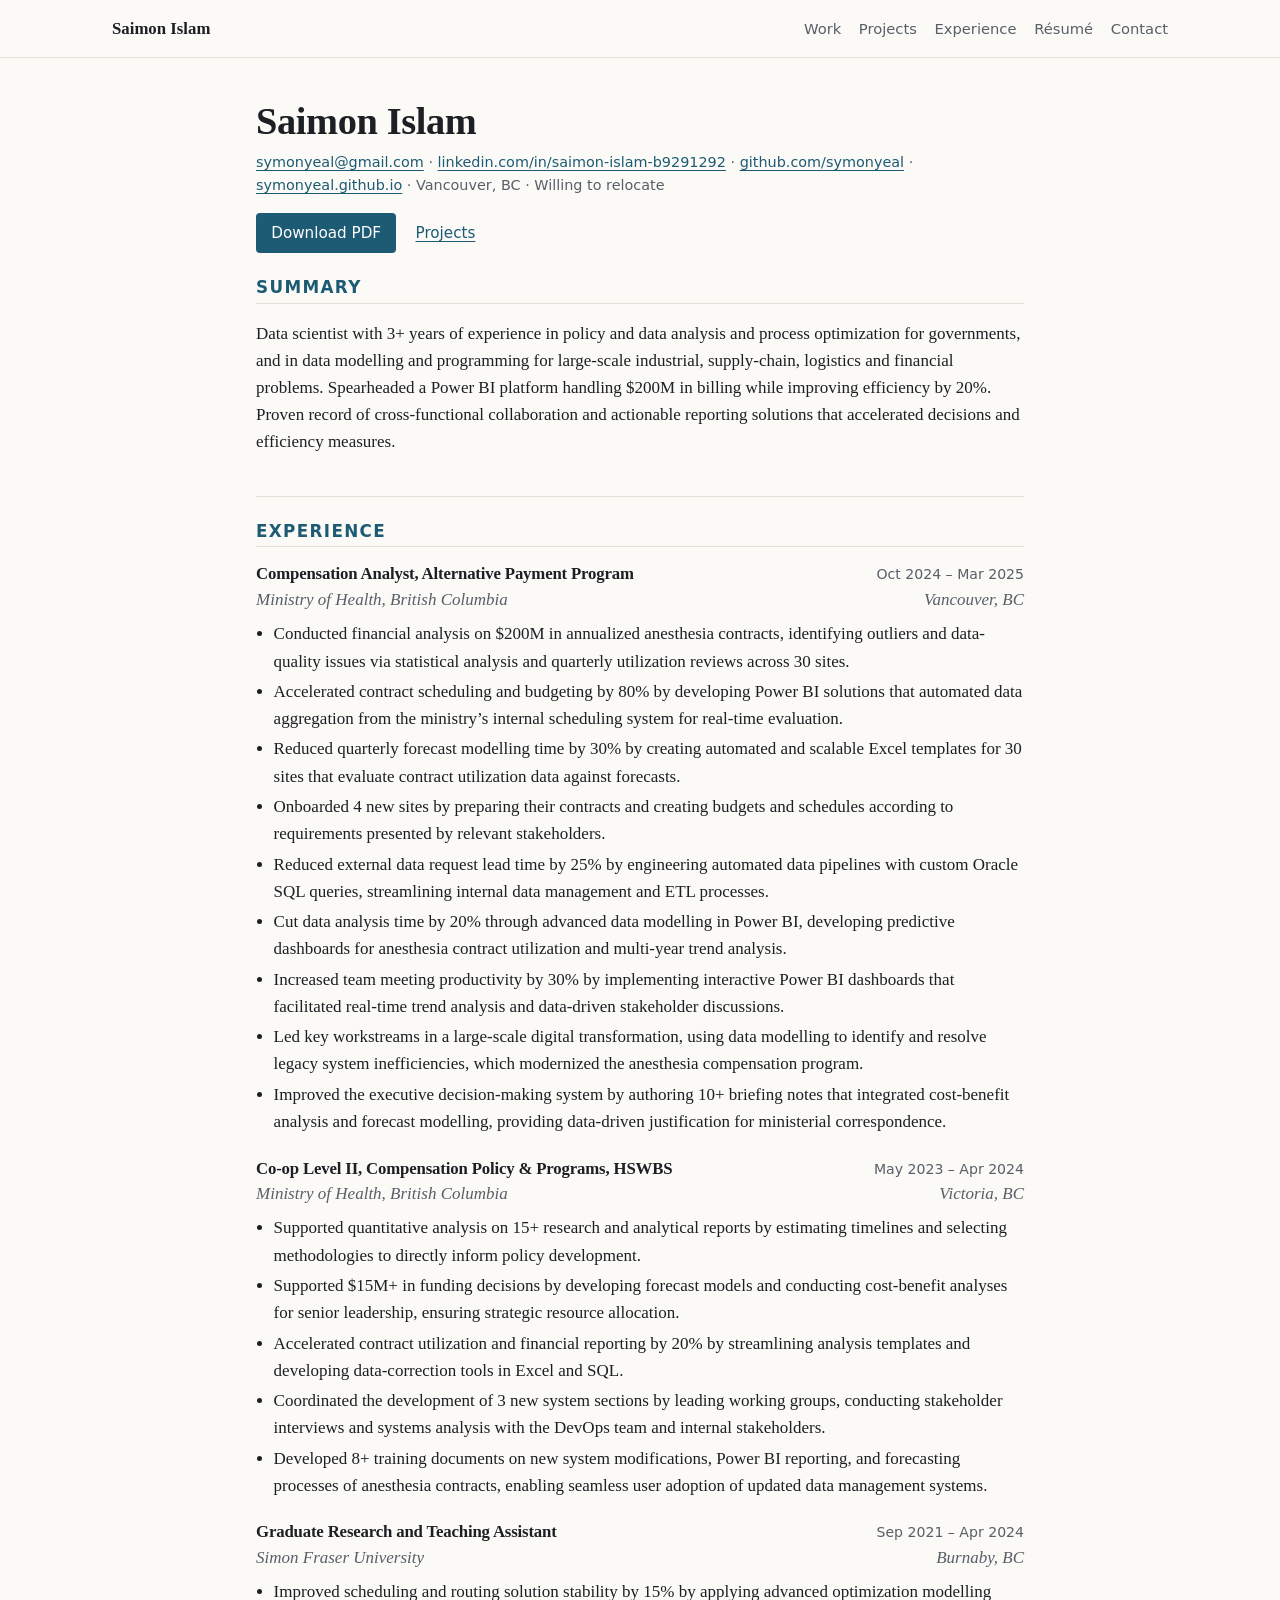
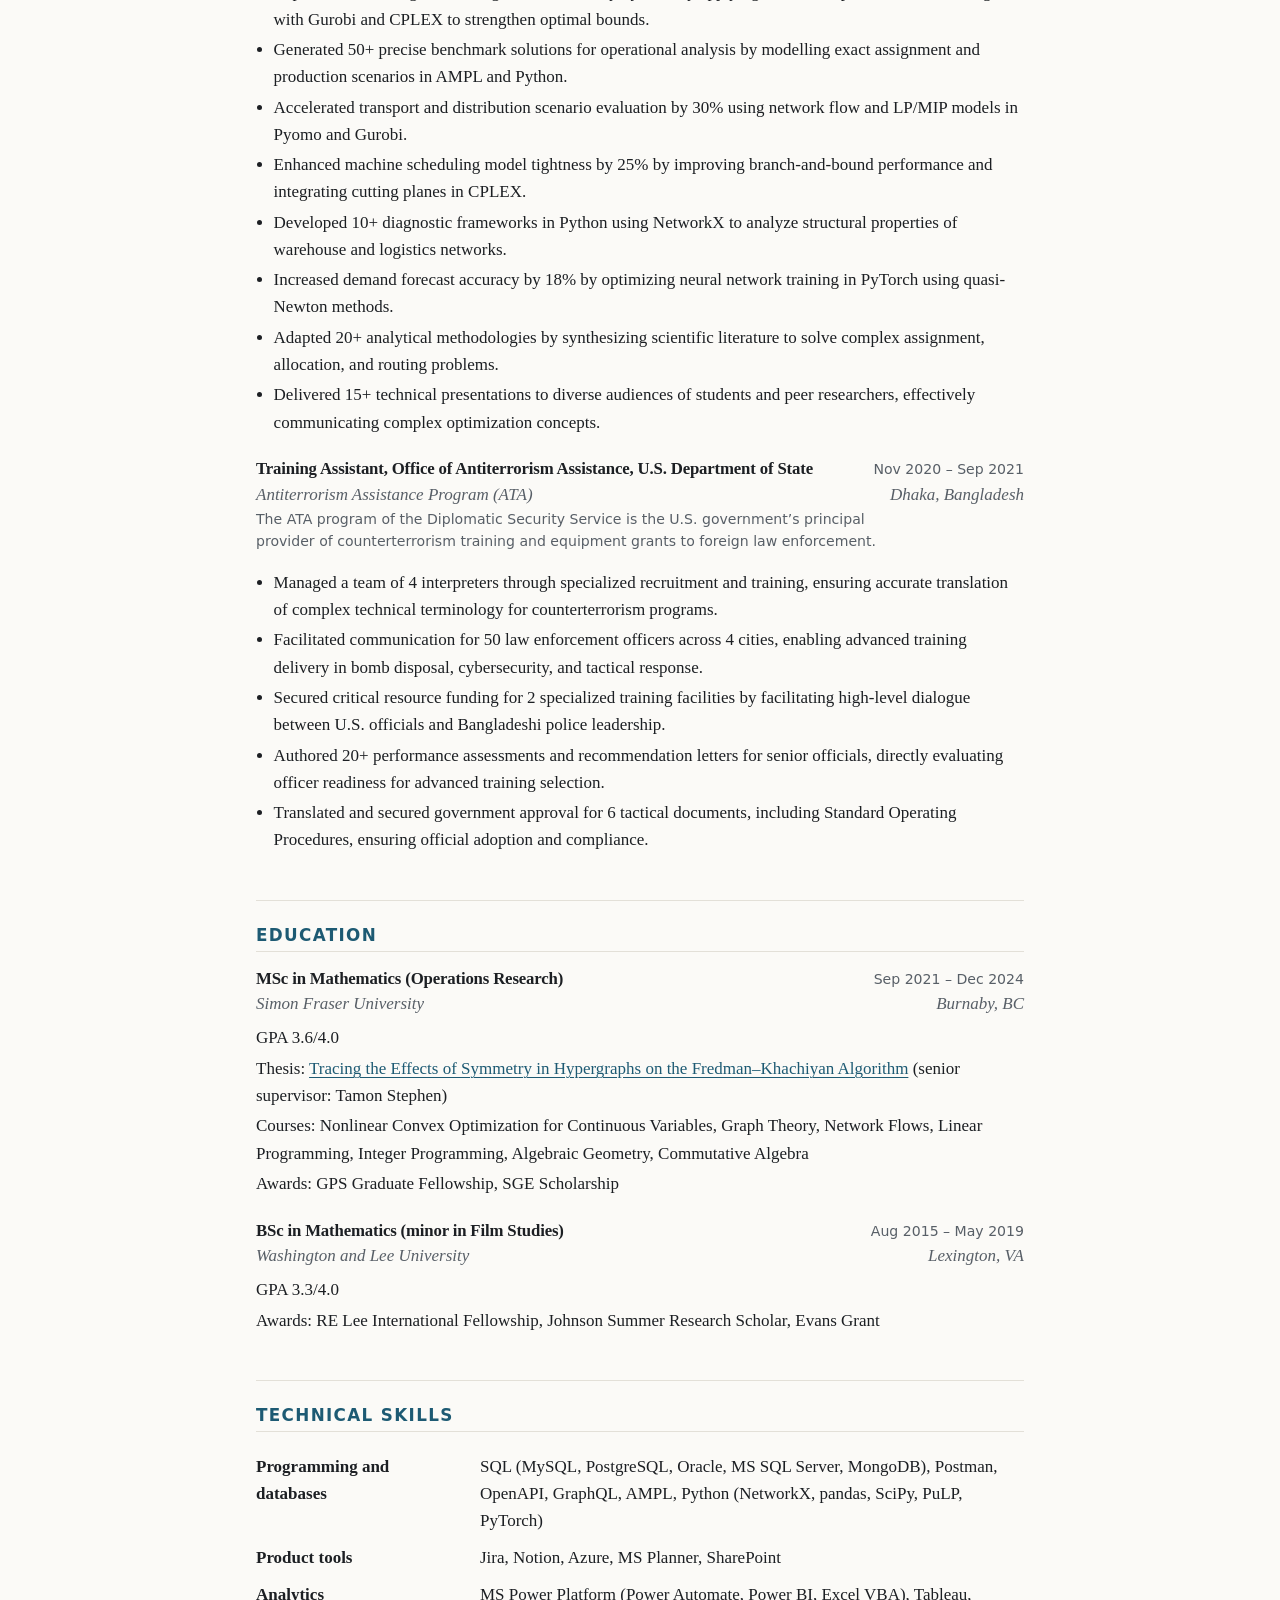
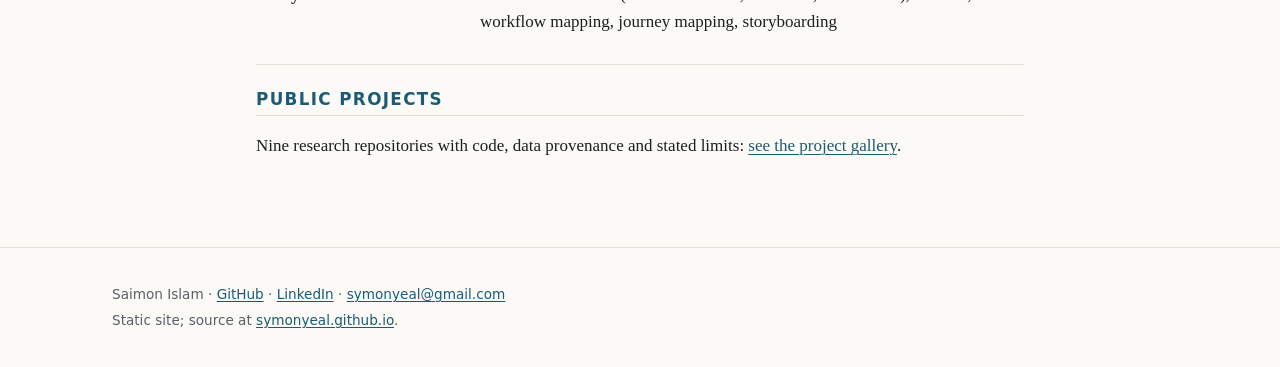
==== site/resume.html @ 7795b906 "Personal site: introduction, selected work, project gallery, résumé and PDF Static pages generated b" ====
<!doctype html>
<html lang="en">
<head>
<meta charset="utf-8">
<meta name="viewport" content="width=device-width, initial-scale=1">
<title>Résumé · Saimon Islam</title>
<meta name="description" content="Résumé of Saimon Islam: experience, education and skills.">
<link rel="canonical" href="https://symonyeal.github.io/resume.html">
<meta property="og:type" content="website">
<meta property="og:title" content="Résumé · Saimon Islam">
<meta property="og:description" content="Résumé of Saimon Islam: experience, education and skills.">
<meta property="og:url" content="https://symonyeal.github.io/resume.html">
<meta property="og:image" content="https://symonyeal.github.io/og.png">
<meta property="og:image:width" content="1200">
<meta property="og:image:height" content="627">
<meta name="twitter:card" content="summary_large_image">
<meta name="color-scheme" content="light dark">
<link rel="icon" href="favicon.svg" type="image/svg+xml">
<link rel="preload" href="assets/fonts/source-serif-4.woff2" as="font" type="font/woff2" crossorigin>
<link rel="stylesheet" href="assets/style.css">
</head>
<body>
<a class="skip" href="#main">Skip to content</a>
<header class="top"><div class="wrap">
<a class="brand" href="./">Saimon Islam</a>
<nav aria-label="Main"><ul>
<li><a href="./#work">Work</a></li><li><a href="./#projects">Projects</a></li><li><a href="./#experience">Experience</a></li><li><a href="resume.html">Résumé</a></li><li><a href="./#contact">Contact</a></li>
</ul></nav>
</div></header>
<main id="main" class="cv wrap">
<div class="cv-head">
<h1>Saimon Islam</h1>
<p class="contactline"><a href="mailto:symonyeal@gmail.com">symonyeal@gmail.com</a> · <a href="https://www.linkedin.com/in/saimon-islam-b9291292" rel="noopener">linkedin.com/in/saimon-islam-b9291292</a> · <a href="https://github.com/symonyeal" rel="noopener">github.com/symonyeal</a> · <a href="https://symonyeal.github.io/" rel="noopener">symonyeal.github.io</a> · Vancouver, BC · Willing to relocate</p>
<p class="links noprint"><a href="Saimon-Islam-Resume.pdf" class="btn">Download PDF</a><a href="./#work">Projects</a></p>
</div>
<section aria-labelledby="sum-h"><h2 id="sum-h">Summary</h2><p>Data scientist with 3+ years of experience in policy and data analysis and process optimization for governments, and in data modelling and programming for large-scale industrial, supply-chain, logistics and financial problems. Spearheaded a Power BI platform handling $200M in billing while improving efficiency by 20%. Proven record of cross-functional collaboration and actionable reporting solutions that accelerated decisions and efficiency measures.</p></section>
<section aria-labelledby="xp-h"><h2 id="xp-h">Experience</h2><article class="job"><div class="row"><h3>Compensation Analyst, Alternative Payment Program</h3><span class="when">Oct 2024 – Mar 2025</span></div>
<div class="row sub"><span>Ministry of Health, British Columbia</span><span>Vancouver, BC</span></div><ul><li>Conducted financial analysis on $200M in annualized anesthesia contracts, identifying outliers and data-quality issues via statistical analysis and quarterly utilization reviews across 30 sites.</li><li>Accelerated contract scheduling and budgeting by 80% by developing Power BI solutions that automated data aggregation from the ministry’s internal scheduling system for real-time evaluation.</li><li>Reduced quarterly forecast modelling time by 30% by creating automated and scalable Excel templates for 30 sites that evaluate contract utilization data against forecasts.</li><li>Onboarded 4 new sites by preparing their contracts and creating budgets and schedules according to requirements presented by relevant stakeholders.</li><li>Reduced external data request lead time by 25% by engineering automated data pipelines with custom Oracle SQL queries, streamlining internal data management and ETL processes.</li><li>Cut data analysis time by 20% through advanced data modelling in Power BI, developing predictive dashboards for anesthesia contract utilization and multi-year trend analysis.</li><li>Increased team meeting productivity by 30% by implementing interactive Power BI dashboards that facilitated real-time trend analysis and data-driven stakeholder discussions.</li><li>Led key workstreams in a large-scale digital transformation, using data modelling to identify and resolve legacy system inefficiencies, which modernized the anesthesia compensation program.</li><li>Improved the executive decision-making system by authoring 10+ briefing notes that integrated cost-benefit analysis and forecast modelling, providing data-driven justification for ministerial correspondence.</li></ul></article><article class="job"><div class="row"><h3>Co-op Level II, Compensation Policy &amp; Programs, HSWBS</h3><span class="when">May 2023 – Apr 2024</span></div>
<div class="row sub"><span>Ministry of Health, British Columbia</span><span>Victoria, BC</span></div><ul><li>Supported quantitative analysis on 15+ research and analytical reports by estimating timelines and selecting methodologies to directly inform policy development.</li><li>Supported $15M+ in funding decisions by developing forecast models and conducting cost-benefit analyses for senior leadership, ensuring strategic resource allocation.</li><li>Accelerated contract utilization and financial reporting by 20% by streamlining analysis templates and developing data-correction tools in Excel and SQL.</li><li>Coordinated the development of 3 new system sections by leading working groups, conducting stakeholder interviews and systems analysis with the DevOps team and internal stakeholders.</li><li>Developed 8+ training documents on new system modifications, Power BI reporting, and forecasting processes of anesthesia contracts, enabling seamless user adoption of updated data management systems.</li></ul></article><article class="job"><div class="row"><h3>Graduate Research and Teaching Assistant</h3><span class="when">Sep 2021 – Apr 2024</span></div>
<div class="row sub"><span>Simon Fraser University</span><span>Burnaby, BC</span></div><ul><li>Improved scheduling and routing solution stability by 15% by applying advanced optimization modelling with Gurobi and CPLEX to strengthen optimal bounds.</li><li>Generated 50+ precise benchmark solutions for operational analysis by modelling exact assignment and production scenarios in AMPL and Python.</li><li>Accelerated transport and distribution scenario evaluation by 30% using network flow and LP/MIP models in Pyomo and Gurobi.</li><li>Enhanced machine scheduling model tightness by 25% by improving branch-and-bound performance and integrating cutting planes in CPLEX.</li><li>Developed 10+ diagnostic frameworks in Python using NetworkX to analyze structural properties of warehouse and logistics networks.</li><li>Increased demand forecast accuracy by 18% by optimizing neural network training in PyTorch using quasi-Newton methods.</li><li>Adapted 20+ analytical methodologies by synthesizing scientific literature to solve complex assignment, allocation, and routing problems.</li><li>Delivered 15+ technical presentations to diverse audiences of students and peer researchers, effectively communicating complex optimization concepts.</li></ul></article><article class="job"><div class="row"><h3>Training Assistant, Office of Antiterrorism Assistance, U.S. Department of State</h3><span class="when">Nov 2020 – Sep 2021</span></div>
<div class="row sub"><span>Antiterrorism Assistance Program (ATA)</span><span>Dhaka, Bangladesh</span></div><p class="note">The ATA program of the Diplomatic Security Service is the U.S. government’s principal provider of counterterrorism training and equipment grants to foreign law enforcement.</p><ul><li>Managed a team of 4 interpreters through specialized recruitment and training, ensuring accurate translation of complex technical terminology for counterterrorism programs.</li><li>Facilitated communication for 50 law enforcement officers across 4 cities, enabling advanced training delivery in bomb disposal, cybersecurity, and tactical response.</li><li>Secured critical resource funding for 2 specialized training facilities by facilitating high-level dialogue between U.S. officials and Bangladeshi police leadership.</li><li>Authored 20+ performance assessments and recommendation letters for senior officials, directly evaluating officer readiness for advanced training selection.</li><li>Translated and secured government approval for 6 tactical documents, including Standard Operating Procedures, ensuring official adoption and compliance.</li></ul></article></section>
<section aria-labelledby="ed-h"><h2 id="ed-h">Education</h2><article class="job"><div class="row"><h3>MSc in Mathematics (Operations Research)</h3><span class="when">Sep 2021 – Dec 2024</span></div>
<div class="row sub"><span>Simon Fraser University</span><span>Burnaby, BC</span></div><ul class="plain"><li>GPA 3.6/4.0</li><li>Thesis: <a href="https://github.com/symonyeal/Hypergraph-Dualization/blob/main/Saimon%20Islam%20Manuscript%20MSc%20Thesis%20(1).pdf" rel="noopener">Tracing the Effects of Symmetry in Hypergraphs on the Fredman–Khachiyan Algorithm</a> (senior supervisor: Tamon Stephen)</li><li>Courses: Nonlinear Convex Optimization for Continuous Variables, Graph Theory, Network Flows, Linear Programming, Integer Programming, Algebraic Geometry, Commutative Algebra</li><li>Awards: GPS Graduate Fellowship, SGE Scholarship</li></ul></article><article class="job"><div class="row"><h3>BSc in Mathematics (minor in Film Studies)</h3><span class="when">Aug 2015 – May 2019</span></div>
<div class="row sub"><span>Washington and Lee University</span><span>Lexington, VA</span></div><ul class="plain"><li>GPA 3.3/4.0</li><li>Awards: RE Lee International Fellowship, Johnson Summer Research Scholar, Evans Grant</li></ul></article></section>
<section aria-labelledby="sk-h"><h2 id="sk-h">Technical skills</h2><dl class="skills"><div><dt>Programming and databases</dt><dd>SQL (MySQL, PostgreSQL, Oracle, MS SQL Server, MongoDB), Postman, OpenAPI, GraphQL, AMPL, Python (NetworkX, pandas, SciPy, PuLP, PyTorch)</dd></div><div><dt>Product tools</dt><dd>Jira, Notion, Azure, MS Planner, SharePoint</dd></div><div><dt>Analytics</dt><dd>MS Power Platform (Power Automate, Power BI, Excel VBA), Tableau, workflow mapping, journey mapping, storyboarding</dd></div></dl></section>
<section class="noprint" aria-labelledby="pj-h"><h2 id="pj-h">Public projects</h2>
<p>Nine research repositories with code, data provenance and stated limits: <a href="./#projects">see the project gallery</a>.</p></section>
</main>
<footer class="foot"><div class="wrap">
<p>Saimon Islam · <a href="https://github.com/symonyeal" rel="noopener">GitHub</a> · <a href="https://www.linkedin.com/in/saimon-islam-b9291292" rel="noopener">LinkedIn</a> · <a href="mailto:symonyeal@gmail.com">symonyeal@gmail.com</a></p>
<p>Static site; source at <a href="https://github.com/symonyeal/symonyeal.github.io" rel="noopener">symonyeal.github.io</a>.</p>
</div></footer>
</body>
</html>
---- site/assets/style.css ----
@font-face { font-family: "Source Serif 4"; font-style: normal; font-weight: 300 700; font-display: swap;
  src: url(fonts/source-serif-4.woff2) format("woff2"); }
@font-face { font-family: "Source Serif 4"; font-style: italic; font-weight: 300 700; font-display: swap;
  src: url(fonts/source-serif-4-italic.woff2) format("woff2"); }

:root {
  --bg: #fbfaf7; --panel: #ffffff; --ink: #1c1f23; --muted: #585f67; --rule: #e3e0d8;
  --accent: #1d5a73; --accent-ink: #ffffff; --tag: #eef2f3; --focus: #c2410c;
  --serif: "Source Serif 4", Georgia, "Times New Roman", serif;
  --sans: system-ui, -apple-system, "Segoe UI", Roboto, "Helvetica Neue", Arial, sans-serif;
  --measure: 40rem; --wide: 70rem;
}
@media (prefers-color-scheme: dark) {
  :root { --bg: #15181b; --panel: #1c2024; --ink: #e7e5e0; --muted: #a3a9ae; --rule: #2f353a;
    --accent: #7fb8cf; --accent-ink: #0d1a20; --tag: #232a2f; --focus: #fb923c; }
  .fig img { filter: brightness(.92); }
}

*, *::before, *::after { box-sizing: border-box; }
html { -webkit-text-size-adjust: 100%; scroll-padding-top: 4.5rem; }
@media (prefers-reduced-motion: no-preference) { html { scroll-behavior: smooth; } }
body { margin: 0; background: var(--bg); color: var(--ink); font: 400 1.0625rem/1.6 var(--serif);
  font-optical-sizing: auto; text-rendering: optimizeLegibility; }
img { max-width: 100%; height: auto; display: block; }
a { color: var(--accent); text-decoration-thickness: 1px; text-underline-offset: .18em; }
a:hover { text-decoration-thickness: 2px; }
:focus-visible { outline: 2px solid var(--focus); outline-offset: 2px; border-radius: 2px; }
h1, h2, h3 { font-weight: 600; line-height: 1.2; letter-spacing: -.01em; }
h2 { font-size: 1.6rem; margin: 0 0 1rem; }
h3 { font-size: 1.2rem; margin: 0 0 .4rem; }
p { margin: 0 0 1rem; }

.wrap { max-width: var(--wide); margin: 0 auto; padding-inline: 1rem; }
@media (min-width: 40rem) { .wrap { padding-inline: 2rem; } }
.skip { position: absolute; left: -999px; top: 0; background: var(--panel); padding: .5rem 1rem; z-index: 10; }
.skip:focus { left: 1rem; }

/* header */
.top { position: sticky; top: 0; z-index: 5; background: color-mix(in srgb, var(--bg) 92%, transparent);
  backdrop-filter: blur(6px); border-bottom: 1px solid var(--rule); font-family: var(--sans); }
.top .wrap { display: flex; flex-wrap: wrap; align-items: baseline; justify-content: space-between; gap: .25rem 1.5rem; padding-block: .7rem; }
.brand { font: 600 1.05rem var(--serif); color: var(--ink); text-decoration: none; }
.top ul { display: flex; gap: .15rem 1.1rem; list-style: none; margin: 0; padding: 0; flex-wrap: wrap; font-size: .92rem; }
.top nav a { color: var(--muted); text-decoration: none; padding: .35rem 0; display: inline-block; }
.top nav a:hover { color: var(--ink); }

section { padding-block: 3rem; }
section + section { border-top: 1px solid var(--rule); }
.note, .meta, .count { color: var(--muted); font-family: var(--sans); font-size: .88rem; }
.note { max-width: var(--measure); }

/* hero */
.hero { padding-block: 3.5rem 3rem; }
.hero h1 { font-size: clamp(2.3rem, 6vw, 3.4rem); margin: 0; }
.role { font-family: var(--sans); color: var(--muted); margin: .4rem 0 1.6rem; }
.lead { font-size: clamp(1.25rem, 2.6vw, 1.55rem); line-height: 1.4; max-width: 34rem; margin-bottom: 1.4rem; }
.intro { max-width: var(--measure); }
.facts { display: grid; gap: 1rem; margin: 1.8rem 0; padding: 0; max-width: 52rem; }
@media (min-width: 40rem) { .facts { grid-template-columns: repeat(3, 1fr); } }
.facts div { border-left: 2px solid var(--accent); padding-left: .8rem; }
.facts dt { font-weight: 600; line-height: 1.3; }
.facts dd { margin: .15rem 0 0; color: var(--muted); font-family: var(--sans); font-size: .9rem; }

.links { display: flex; flex-wrap: wrap; gap: .6rem 1.2rem; align-items: center; font-family: var(--sans); font-size: .95rem; margin: 1rem 0 0; }
.btn { display: inline-block; background: var(--accent); color: var(--accent-ink); text-decoration: none; padding: .5rem .95rem; border-radius: 4px; font-weight: 500; }
.btn:hover { filter: brightness(1.08); }

/* areas */
.cols { display: grid; gap: 1.5rem 2.5rem; }
@media (min-width: 48rem) { .cols { grid-template-columns: repeat(3, 1fr); } }
.cols p { color: var(--muted); margin: 0; }

/* figures */
.fig { margin: 0; }
.fig img, .fig .eq { border: 1px solid var(--rule); border-radius: 4px; background: #fff; aspect-ratio: 3 / 2; width: 100%; object-fit: cover; }
.fig figcaption { font-family: var(--sans); font-size: .8rem; color: var(--muted); margin-top: .45rem; }
.fig .eq { display: grid; place-items: center; padding: 1.25rem; background: var(--panel); font: italic 1.05rem/1.7 var(--serif);
  text-align: center; overflow-wrap: anywhere; }

/* selected work */
.feature { display: grid; gap: 1.25rem 2.5rem; padding-block: 2.25rem; }
.feature + .feature { border-top: 1px dashed var(--rule); }
@media (min-width: 60rem) { .feature { grid-template-columns: 34rem 1fr; align-items: start; }
  .feature .fig { position: sticky; top: 5rem; } }
.feature .meta { margin: 0 0 .25rem; }
.headline { font-size: 1.15rem; line-height: 1.45; font-weight: 500; }
.wu { margin: 0; }
.wu dt { font-family: var(--sans); font-size: .75rem; font-weight: 600; letter-spacing: .06em; text-transform: uppercase; color: var(--muted); margin-top: .9rem; }
.wu dd { margin: .2rem 0 0; }
.wu ul { margin: 0; padding-left: 1.1rem; }
.wu li + li { margin-top: .3rem; }
.method { margin-top: .9rem; }
.method p { margin: .3rem 0 0; }

/* gallery */
.filter { display: flex; flex-wrap: wrap; gap: .5rem; margin-bottom: .75rem; font-family: var(--sans); }
.filter[hidden] { display: none; }
.filter button { font: inherit; font-size: .88rem; color: var(--ink); background: transparent; border: 1px solid var(--rule); border-radius: 999px;
  padding: .4rem .9rem; cursor: pointer; min-height: 2.25rem; }
.filter button[aria-pressed="true"] { background: var(--ink); color: var(--bg); border-color: var(--ink); }
.grid { list-style: none; margin: 1rem 0 0; padding: 0; display: grid; gap: 2.5rem 2rem; }
@media (min-width: 40rem) { .grid { grid-template-columns: repeat(2, 1fr); } }
@media (min-width: 60rem) { .grid { grid-template-columns: repeat(3, 1fr); } }
.card { display: flex; flex-direction: column; }
.card .meta { margin: .9rem 0 .2rem; }
.card > p { font-size: .98rem; }
.card .links { margin-top: auto; padding-top: .5rem; }
.tags { list-style: none; padding: 0; margin: 0 0 .8rem; display: flex; flex-wrap: wrap; gap: .35rem; font-family: var(--sans); font-size: .75rem; }
.tags li { background: var(--tag); color: var(--muted); padding: .15rem .5rem; border-radius: 3px; }
details { font-size: .95rem; margin-bottom: .5rem; }
summary { cursor: pointer; font-family: var(--sans); font-size: .88rem; color: var(--accent); padding: .3rem 0; }
.card [hidden], .card[hidden] { display: none; }

/* experience */
.timeline { list-style: none; padding: 0; margin: 0 0 1.5rem; }
.timeline li { display: grid; gap: .1rem 1.5rem; padding: .55rem 0; border-bottom: 1px solid var(--rule); }
@media (min-width: 40rem) { .timeline li { grid-template-columns: 11rem 1fr; } }
.when { font-family: var(--sans); font-size: .88rem; color: var(--muted); font-variant-numeric: tabular-nums; white-space: nowrap; }
#experience h3 { margin-top: 1.5rem; }

.contact { list-style: none; padding: 0; margin: 0; }
.contact li { display: grid; grid-template-columns: 6rem 1fr; padding: .45rem 0; overflow-wrap: anywhere; }
.contact span { font-family: var(--sans); color: var(--muted); font-size: .9rem; }

.foot { border-top: 1px solid var(--rule); padding-block: 2rem; font-family: var(--sans); font-size: .85rem; color: var(--muted); }
.foot p { margin: .25rem 0; }

/* résumé */
.cv { max-width: 52rem; padding-block: 2.5rem 3rem; }
.cv h1 { font-size: 2.4rem; margin: 0 0 .4rem; }
.contactline { font-family: var(--sans); font-size: .9rem; color: var(--muted); }
.cv section { padding-block: 1.5rem; }
.cv h2 { font-size: 1.05rem; text-transform: uppercase; letter-spacing: .08em; font-family: var(--sans); color: var(--accent);
  border-bottom: 1px solid var(--rule); padding-bottom: .35rem; margin-bottom: 1rem; }
.job { margin-bottom: 1.4rem; }
.row { display: flex; flex-wrap: wrap; justify-content: space-between; gap: 0 1rem; align-items: baseline; }
.row h3 { font-size: 1.05rem; margin: 0; }
.sub { color: var(--muted); font-style: italic; }
.job ul { margin: .45rem 0 0; padding-left: 1.1rem; }
.job li + li { margin-top: .2rem; }
.job ul.plain { list-style: none; padding: 0; }
.skills { margin: 0; }
.skills div { display: grid; gap: 0 1rem; padding: .3rem 0; }
@media (min-width: 40rem) { .skills div { grid-template-columns: 13rem 1fr; } }
.skills dt { font-weight: 600; }
.skills dd { margin: 0; }

@media print {
  :root { --bg: #fff; --ink: #000; --muted: #333; --accent: #1d4e63; --rule: #bbb; }
  @page { size: Letter; }
  body { font-size: 9.4pt; line-height: 1.36; background: #fff; }
  .top, .foot, .skip, .noprint { display: none !important; }
  .cv { max-width: none; padding: 0; }
  .cv h1 { font-size: 20pt; margin: 0 0 2pt; }
  .contactline { font-size: 8.8pt; margin-bottom: 4pt; }
  .contactline a, .cv a { color: inherit; text-decoration: none; }
  .cv section { padding-block: 5pt 0; border: 0; }
  .cv h2 { font-size: 9.6pt; margin-bottom: 5pt; padding-bottom: 2pt; }
  .row h3 { font-size: 10pt; }
  .job { margin-bottom: 7pt; }
  .job li, .skills div { break-inside: avoid; }
  .cv h2, .row, .sub { break-after: avoid; }
  .job ul { margin-top: 2pt; }
  .job li + li { margin-top: 1pt; }
  .note { font-size: 8.6pt; margin: 2pt 0 0; }
  .skills div { grid-template-columns: 11.5rem 1fr; padding: 1pt 0; }
}
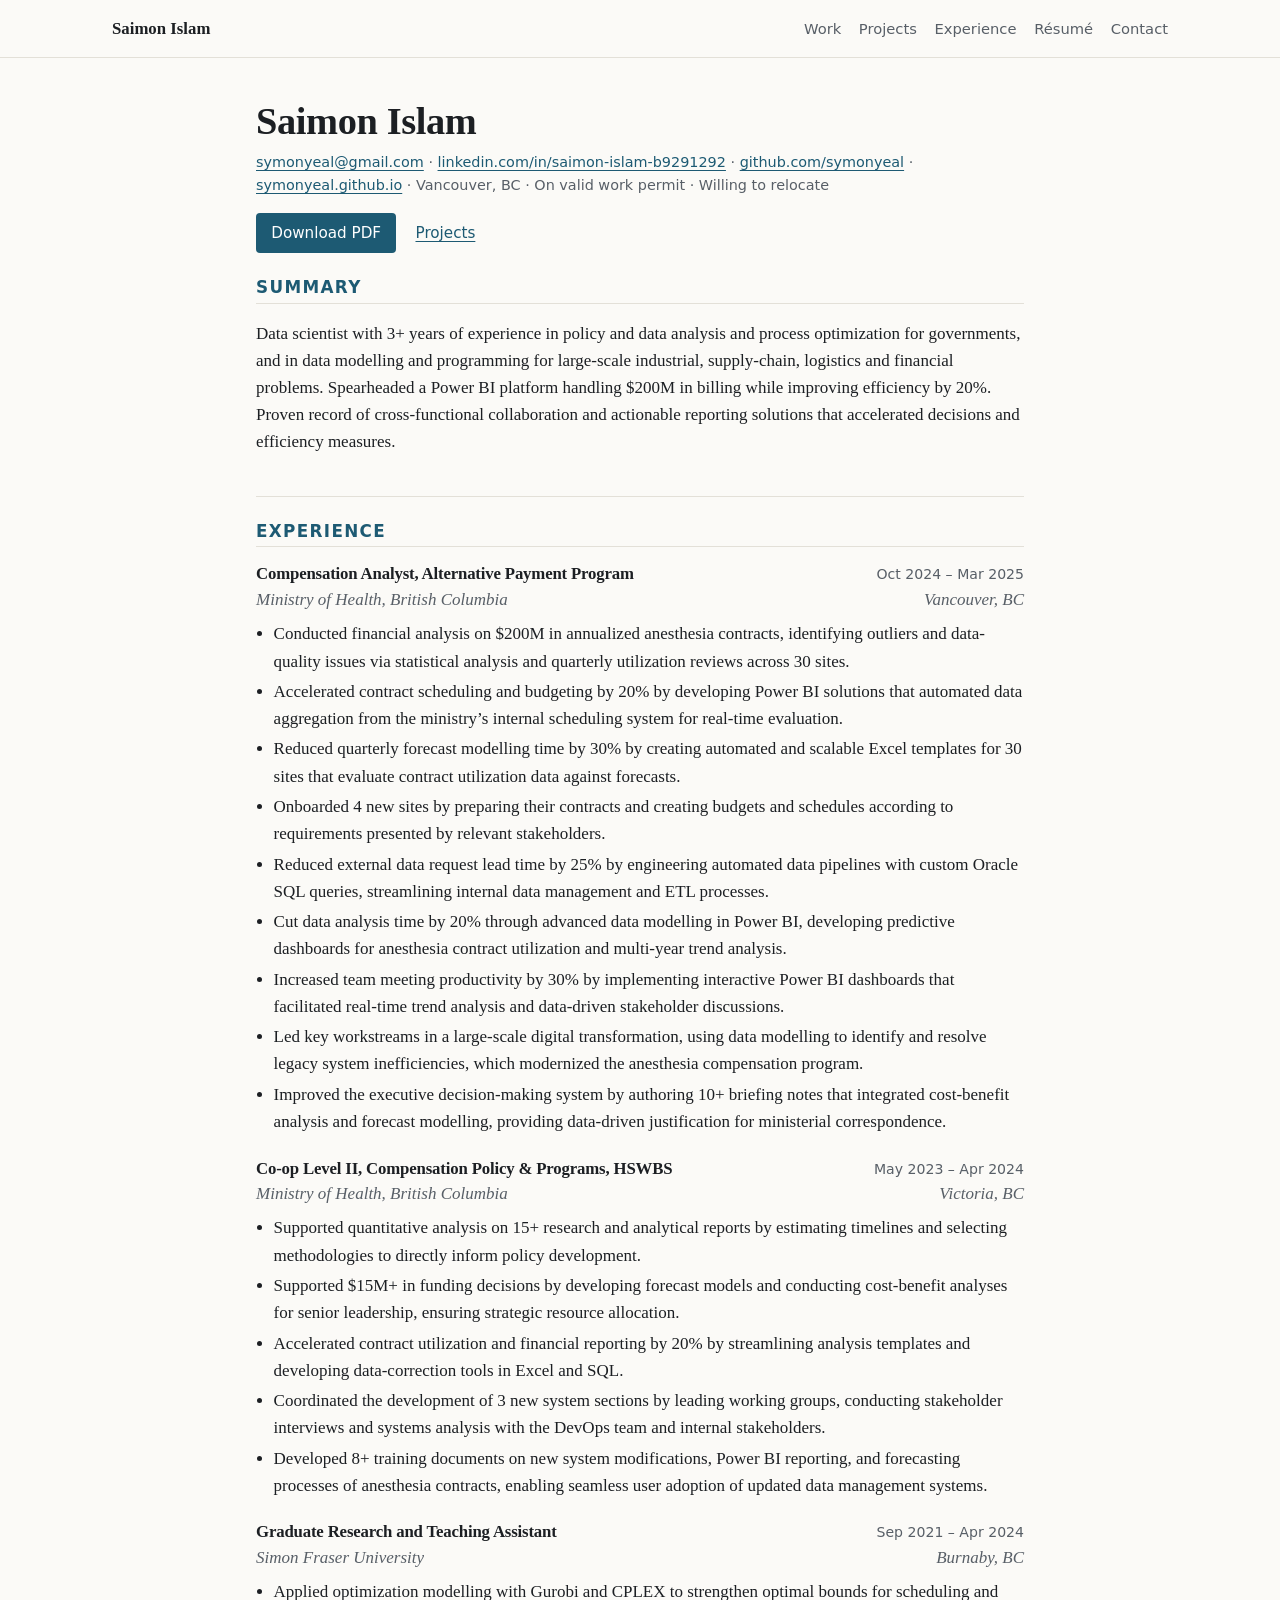
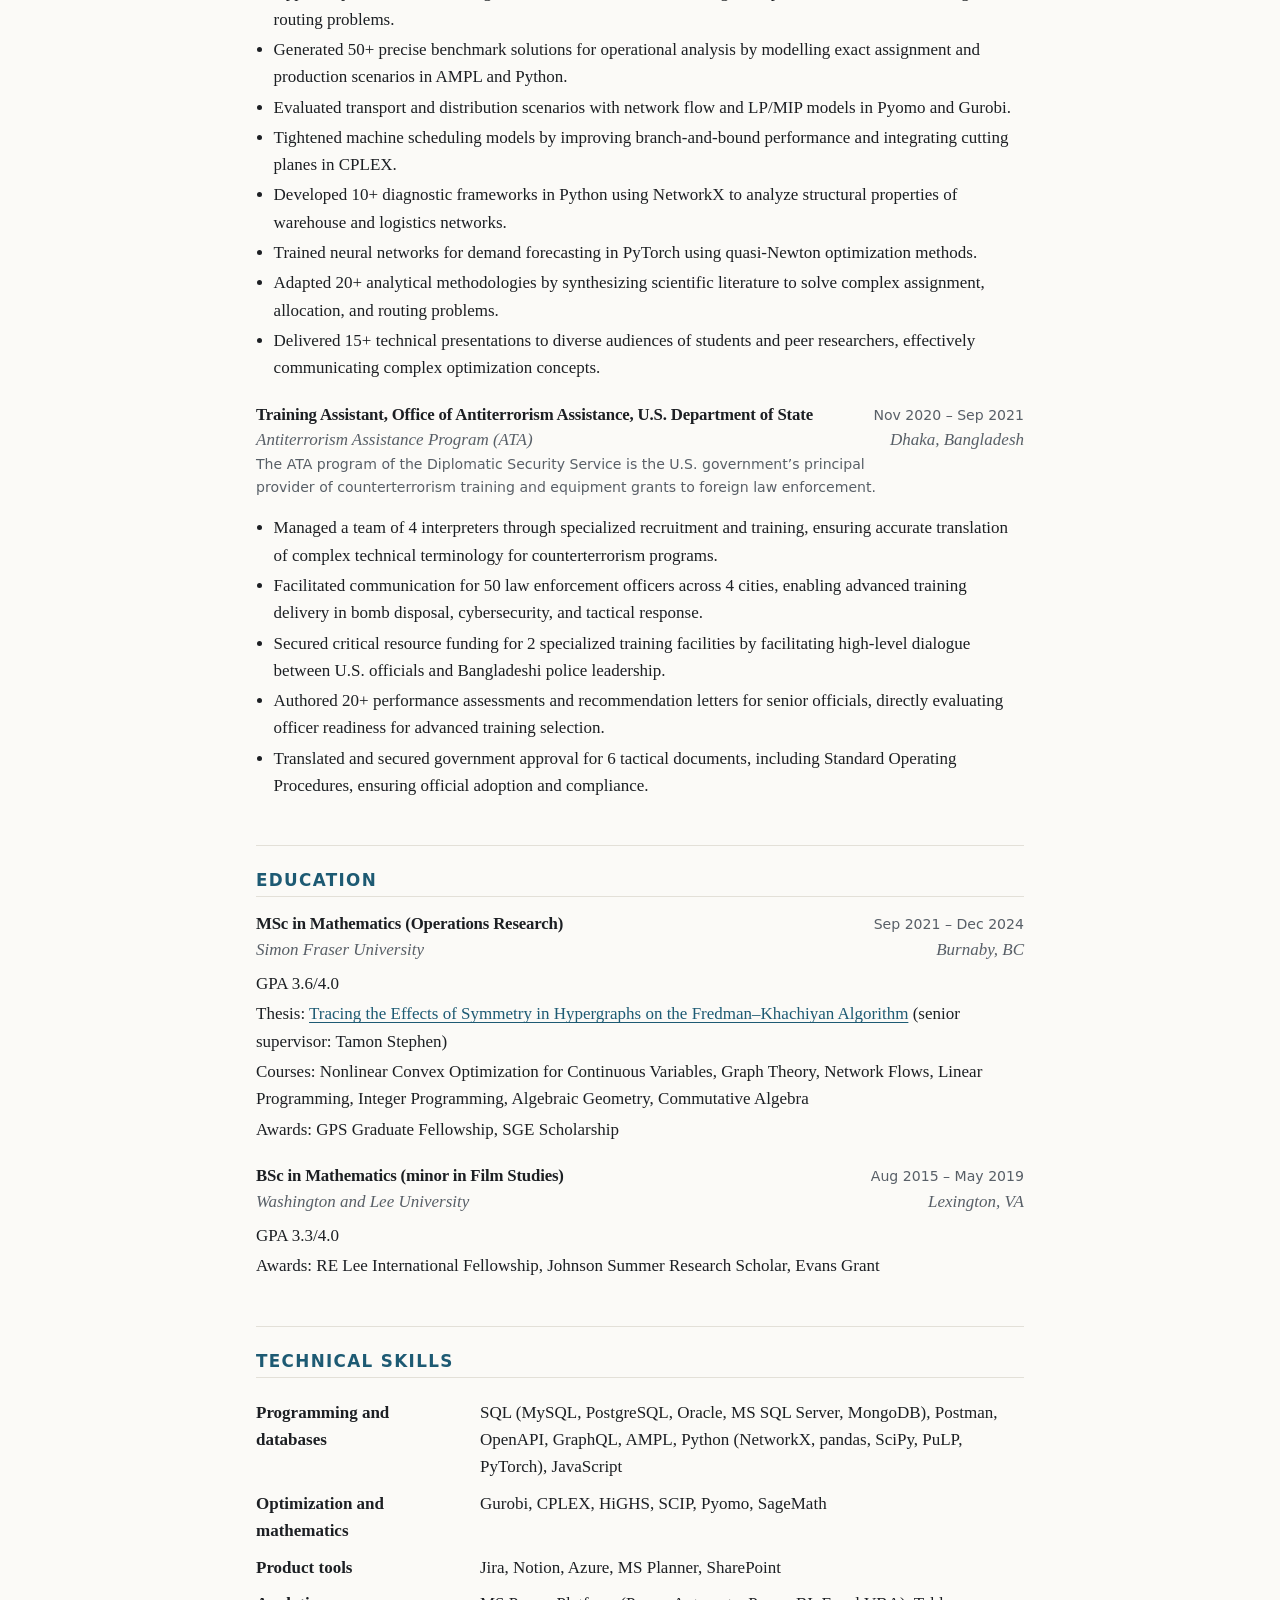
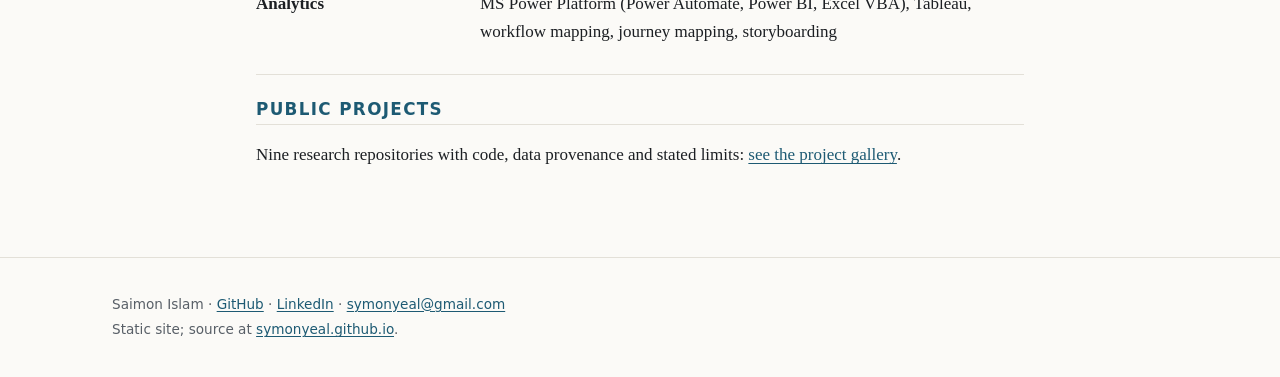
==== commit dce1b5ef: "Apply owner's résumé answers; optional portrait and status fields 20% Ministry figure; work-permit l" ====
--- a/site/resume.html
+++ b/site/resume.html
@@ -30,19 +30,19 @@
 <main id="main" class="cv wrap">
 <div class="cv-head">
 <h1>Saimon Islam</h1>
-<p class="contactline"><a href="mailto:symonyeal@gmail.com">symonyeal@gmail.com</a> · <a href="https://www.linkedin.com/in/saimon-islam-b9291292" rel="noopener">linkedin.com/in/saimon-islam-b9291292</a> · <a href="https://github.com/symonyeal" rel="noopener">github.com/symonyeal</a> · <a href="https://symonyeal.github.io/" rel="noopener">symonyeal.github.io</a> · Vancouver, BC · Willing to relocate</p>
+<p class="contactline"><a href="mailto:symonyeal@gmail.com">symonyeal@gmail.com</a> · <a href="https://www.linkedin.com/in/saimon-islam-b9291292" rel="noopener">linkedin.com/in/saimon-islam-b9291292</a> · <a href="https://github.com/symonyeal" rel="noopener">github.com/symonyeal</a> · <a href="https://symonyeal.github.io/" rel="noopener">symonyeal.github.io</a> · Vancouver, BC · On valid work permit · Willing to relocate</p>
 <p class="links noprint"><a href="Saimon-Islam-Resume.pdf" class="btn">Download PDF</a><a href="./#work">Projects</a></p>
 </div>
 <section aria-labelledby="sum-h"><h2 id="sum-h">Summary</h2><p>Data scientist with 3+ years of experience in policy and data analysis and process optimization for governments, and in data modelling and programming for large-scale industrial, supply-chain, logistics and financial problems. Spearheaded a Power BI platform handling $200M in billing while improving efficiency by 20%. Proven record of cross-functional collaboration and actionable reporting solutions that accelerated decisions and efficiency measures.</p></section>
 <section aria-labelledby="xp-h"><h2 id="xp-h">Experience</h2><article class="job"><div class="row"><h3>Compensation Analyst, Alternative Payment Program</h3><span class="when">Oct 2024 – Mar 2025</span></div>
-<div class="row sub"><span>Ministry of Health, British Columbia</span><span>Vancouver, BC</span></div><ul><li>Conducted financial analysis on $200M in annualized anesthesia contracts, identifying outliers and data-quality issues via statistical analysis and quarterly utilization reviews across 30 sites.</li><li>Accelerated contract scheduling and budgeting by 80% by developing Power BI solutions that automated data aggregation from the ministry’s internal scheduling system for real-time evaluation.</li><li>Reduced quarterly forecast modelling time by 30% by creating automated and scalable Excel templates for 30 sites that evaluate contract utilization data against forecasts.</li><li>Onboarded 4 new sites by preparing their contracts and creating budgets and schedules according to requirements presented by relevant stakeholders.</li><li>Reduced external data request lead time by 25% by engineering automated data pipelines with custom Oracle SQL queries, streamlining internal data management and ETL processes.</li><li>Cut data analysis time by 20% through advanced data modelling in Power BI, developing predictive dashboards for anesthesia contract utilization and multi-year trend analysis.</li><li>Increased team meeting productivity by 30% by implementing interactive Power BI dashboards that facilitated real-time trend analysis and data-driven stakeholder discussions.</li><li>Led key workstreams in a large-scale digital transformation, using data modelling to identify and resolve legacy system inefficiencies, which modernized the anesthesia compensation program.</li><li>Improved the executive decision-making system by authoring 10+ briefing notes that integrated cost-benefit analysis and forecast modelling, providing data-driven justification for ministerial correspondence.</li></ul></article><article class="job"><div class="row"><h3>Co-op Level II, Compensation Policy &amp; Programs, HSWBS</h3><span class="when">May 2023 – Apr 2024</span></div>
+<div class="row sub"><span>Ministry of Health, British Columbia</span><span>Vancouver, BC</span></div><ul><li>Conducted financial analysis on $200M in annualized anesthesia contracts, identifying outliers and data-quality issues via statistical analysis and quarterly utilization reviews across 30 sites.</li><li>Accelerated contract scheduling and budgeting by 20% by developing Power BI solutions that automated data aggregation from the ministry’s internal scheduling system for real-time evaluation.</li><li>Reduced quarterly forecast modelling time by 30% by creating automated and scalable Excel templates for 30 sites that evaluate contract utilization data against forecasts.</li><li>Onboarded 4 new sites by preparing their contracts and creating budgets and schedules according to requirements presented by relevant stakeholders.</li><li>Reduced external data request lead time by 25% by engineering automated data pipelines with custom Oracle SQL queries, streamlining internal data management and ETL processes.</li><li>Cut data analysis time by 20% through advanced data modelling in Power BI, developing predictive dashboards for anesthesia contract utilization and multi-year trend analysis.</li><li>Increased team meeting productivity by 30% by implementing interactive Power BI dashboards that facilitated real-time trend analysis and data-driven stakeholder discussions.</li><li>Led key workstreams in a large-scale digital transformation, using data modelling to identify and resolve legacy system inefficiencies, which modernized the anesthesia compensation program.</li><li>Improved the executive decision-making system by authoring 10+ briefing notes that integrated cost-benefit analysis and forecast modelling, providing data-driven justification for ministerial correspondence.</li></ul></article><article class="job"><div class="row"><h3>Co-op Level II, Compensation Policy &amp; Programs, HSWBS</h3><span class="when">May 2023 – Apr 2024</span></div>
 <div class="row sub"><span>Ministry of Health, British Columbia</span><span>Victoria, BC</span></div><ul><li>Supported quantitative analysis on 15+ research and analytical reports by estimating timelines and selecting methodologies to directly inform policy development.</li><li>Supported $15M+ in funding decisions by developing forecast models and conducting cost-benefit analyses for senior leadership, ensuring strategic resource allocation.</li><li>Accelerated contract utilization and financial reporting by 20% by streamlining analysis templates and developing data-correction tools in Excel and SQL.</li><li>Coordinated the development of 3 new system sections by leading working groups, conducting stakeholder interviews and systems analysis with the DevOps team and internal stakeholders.</li><li>Developed 8+ training documents on new system modifications, Power BI reporting, and forecasting processes of anesthesia contracts, enabling seamless user adoption of updated data management systems.</li></ul></article><article class="job"><div class="row"><h3>Graduate Research and Teaching Assistant</h3><span class="when">Sep 2021 – Apr 2024</span></div>
-<div class="row sub"><span>Simon Fraser University</span><span>Burnaby, BC</span></div><ul><li>Improved scheduling and routing solution stability by 15% by applying advanced optimization modelling with Gurobi and CPLEX to strengthen optimal bounds.</li><li>Generated 50+ precise benchmark solutions for operational analysis by modelling exact assignment and production scenarios in AMPL and Python.</li><li>Accelerated transport and distribution scenario evaluation by 30% using network flow and LP/MIP models in Pyomo and Gurobi.</li><li>Enhanced machine scheduling model tightness by 25% by improving branch-and-bound performance and integrating cutting planes in CPLEX.</li><li>Developed 10+ diagnostic frameworks in Python using NetworkX to analyze structural properties of warehouse and logistics networks.</li><li>Increased demand forecast accuracy by 18% by optimizing neural network training in PyTorch using quasi-Newton methods.</li><li>Adapted 20+ analytical methodologies by synthesizing scientific literature to solve complex assignment, allocation, and routing problems.</li><li>Delivered 15+ technical presentations to diverse audiences of students and peer researchers, effectively communicating complex optimization concepts.</li></ul></article><article class="job"><div class="row"><h3>Training Assistant, Office of Antiterrorism Assistance, U.S. Department of State</h3><span class="when">Nov 2020 – Sep 2021</span></div>
+<div class="row sub"><span>Simon Fraser University</span><span>Burnaby, BC</span></div><ul><li>Applied optimization modelling with Gurobi and CPLEX to strengthen optimal bounds for scheduling and routing problems.</li><li>Generated 50+ precise benchmark solutions for operational analysis by modelling exact assignment and production scenarios in AMPL and Python.</li><li>Evaluated transport and distribution scenarios with network flow and LP/MIP models in Pyomo and Gurobi.</li><li>Tightened machine scheduling models by improving branch-and-bound performance and integrating cutting planes in CPLEX.</li><li>Developed 10+ diagnostic frameworks in Python using NetworkX to analyze structural properties of warehouse and logistics networks.</li><li>Trained neural networks for demand forecasting in PyTorch using quasi-Newton optimization methods.</li><li>Adapted 20+ analytical methodologies by synthesizing scientific literature to solve complex assignment, allocation, and routing problems.</li><li>Delivered 15+ technical presentations to diverse audiences of students and peer researchers, effectively communicating complex optimization concepts.</li></ul></article><article class="job"><div class="row"><h3>Training Assistant, Office of Antiterrorism Assistance, U.S. Department of State</h3><span class="when">Nov 2020 – Sep 2021</span></div>
 <div class="row sub"><span>Antiterrorism Assistance Program (ATA)</span><span>Dhaka, Bangladesh</span></div><p class="note">The ATA program of the Diplomatic Security Service is the U.S. government’s principal provider of counterterrorism training and equipment grants to foreign law enforcement.</p><ul><li>Managed a team of 4 interpreters through specialized recruitment and training, ensuring accurate translation of complex technical terminology for counterterrorism programs.</li><li>Facilitated communication for 50 law enforcement officers across 4 cities, enabling advanced training delivery in bomb disposal, cybersecurity, and tactical response.</li><li>Secured critical resource funding for 2 specialized training facilities by facilitating high-level dialogue between U.S. officials and Bangladeshi police leadership.</li><li>Authored 20+ performance assessments and recommendation letters for senior officials, directly evaluating officer readiness for advanced training selection.</li><li>Translated and secured government approval for 6 tactical documents, including Standard Operating Procedures, ensuring official adoption and compliance.</li></ul></article></section>
 <section aria-labelledby="ed-h"><h2 id="ed-h">Education</h2><article class="job"><div class="row"><h3>MSc in Mathematics (Operations Research)</h3><span class="when">Sep 2021 – Dec 2024</span></div>
 <div class="row sub"><span>Simon Fraser University</span><span>Burnaby, BC</span></div><ul class="plain"><li>GPA 3.6/4.0</li><li>Thesis: <a href="https://github.com/symonyeal/Hypergraph-Dualization/blob/main/Saimon%20Islam%20Manuscript%20MSc%20Thesis%20(1).pdf" rel="noopener">Tracing the Effects of Symmetry in Hypergraphs on the Fredman–Khachiyan Algorithm</a> (senior supervisor: Tamon Stephen)</li><li>Courses: Nonlinear Convex Optimization for Continuous Variables, Graph Theory, Network Flows, Linear Programming, Integer Programming, Algebraic Geometry, Commutative Algebra</li><li>Awards: GPS Graduate Fellowship, SGE Scholarship</li></ul></article><article class="job"><div class="row"><h3>BSc in Mathematics (minor in Film Studies)</h3><span class="when">Aug 2015 – May 2019</span></div>
 <div class="row sub"><span>Washington and Lee University</span><span>Lexington, VA</span></div><ul class="plain"><li>GPA 3.3/4.0</li><li>Awards: RE Lee International Fellowship, Johnson Summer Research Scholar, Evans Grant</li></ul></article></section>
-<section aria-labelledby="sk-h"><h2 id="sk-h">Technical skills</h2><dl class="skills"><div><dt>Programming and databases</dt><dd>SQL (MySQL, PostgreSQL, Oracle, MS SQL Server, MongoDB), Postman, OpenAPI, GraphQL, AMPL, Python (NetworkX, pandas, SciPy, PuLP, PyTorch)</dd></div><div><dt>Product tools</dt><dd>Jira, Notion, Azure, MS Planner, SharePoint</dd></div><div><dt>Analytics</dt><dd>MS Power Platform (Power Automate, Power BI, Excel VBA), Tableau, workflow mapping, journey mapping, storyboarding</dd></div></dl></section>
+<section aria-labelledby="sk-h"><h2 id="sk-h">Technical skills</h2><dl class="skills"><div><dt>Programming and databases</dt><dd>SQL (MySQL, PostgreSQL, Oracle, MS SQL Server, MongoDB), Postman, OpenAPI, GraphQL, AMPL, Python (NetworkX, pandas, SciPy, PuLP, PyTorch), JavaScript</dd></div><div><dt>Optimization and mathematics</dt><dd>Gurobi, CPLEX, HiGHS, SCIP, Pyomo, SageMath</dd></div><div><dt>Product tools</dt><dd>Jira, Notion, Azure, MS Planner, SharePoint</dd></div><div><dt>Analytics</dt><dd>MS Power Platform (Power Automate, Power BI, Excel VBA), Tableau, workflow mapping, journey mapping, storyboarding</dd></div></dl></section>
 <section class="noprint" aria-labelledby="pj-h"><h2 id="pj-h">Public projects</h2>
 <p>Nine research repositories with code, data provenance and stated limits: <a href="./#projects">see the project gallery</a>.</p></section>
 </main>
--- a/site/assets/style.css
+++ b/site/assets/style.css
@@ -53,6 +53,10 @@
 .hero { padding-block: 3.5rem 3rem; }
 .hero h1 { font-size: clamp(2.3rem, 6vw, 3.4rem); margin: 0; }
 .role { font-family: var(--sans); color: var(--muted); margin: .4rem 0 1.6rem; }
+.status { font-family: var(--sans); font-size: .95rem; margin: -1.2rem 0 1.6rem; }
+.photo { width: 7.5rem; height: 7.5rem; object-fit: cover; border-radius: 50%; border: 1px solid var(--rule); margin-bottom: 1.2rem; }
+@media (min-width: 60rem) { .has-photo { position: relative; }
+  .has-photo .photo { position: absolute; right: 2rem; top: 3.5rem; width: 15rem; height: 15rem; } }
 .lead { font-size: clamp(1.25rem, 2.6vw, 1.55rem); line-height: 1.4; max-width: 34rem; margin-bottom: 1.4rem; }
 .intro { max-width: var(--measure); }
 .facts { display: grid; gap: 1rem; margin: 1.8rem 0; padding: 0; max-width: 52rem; }
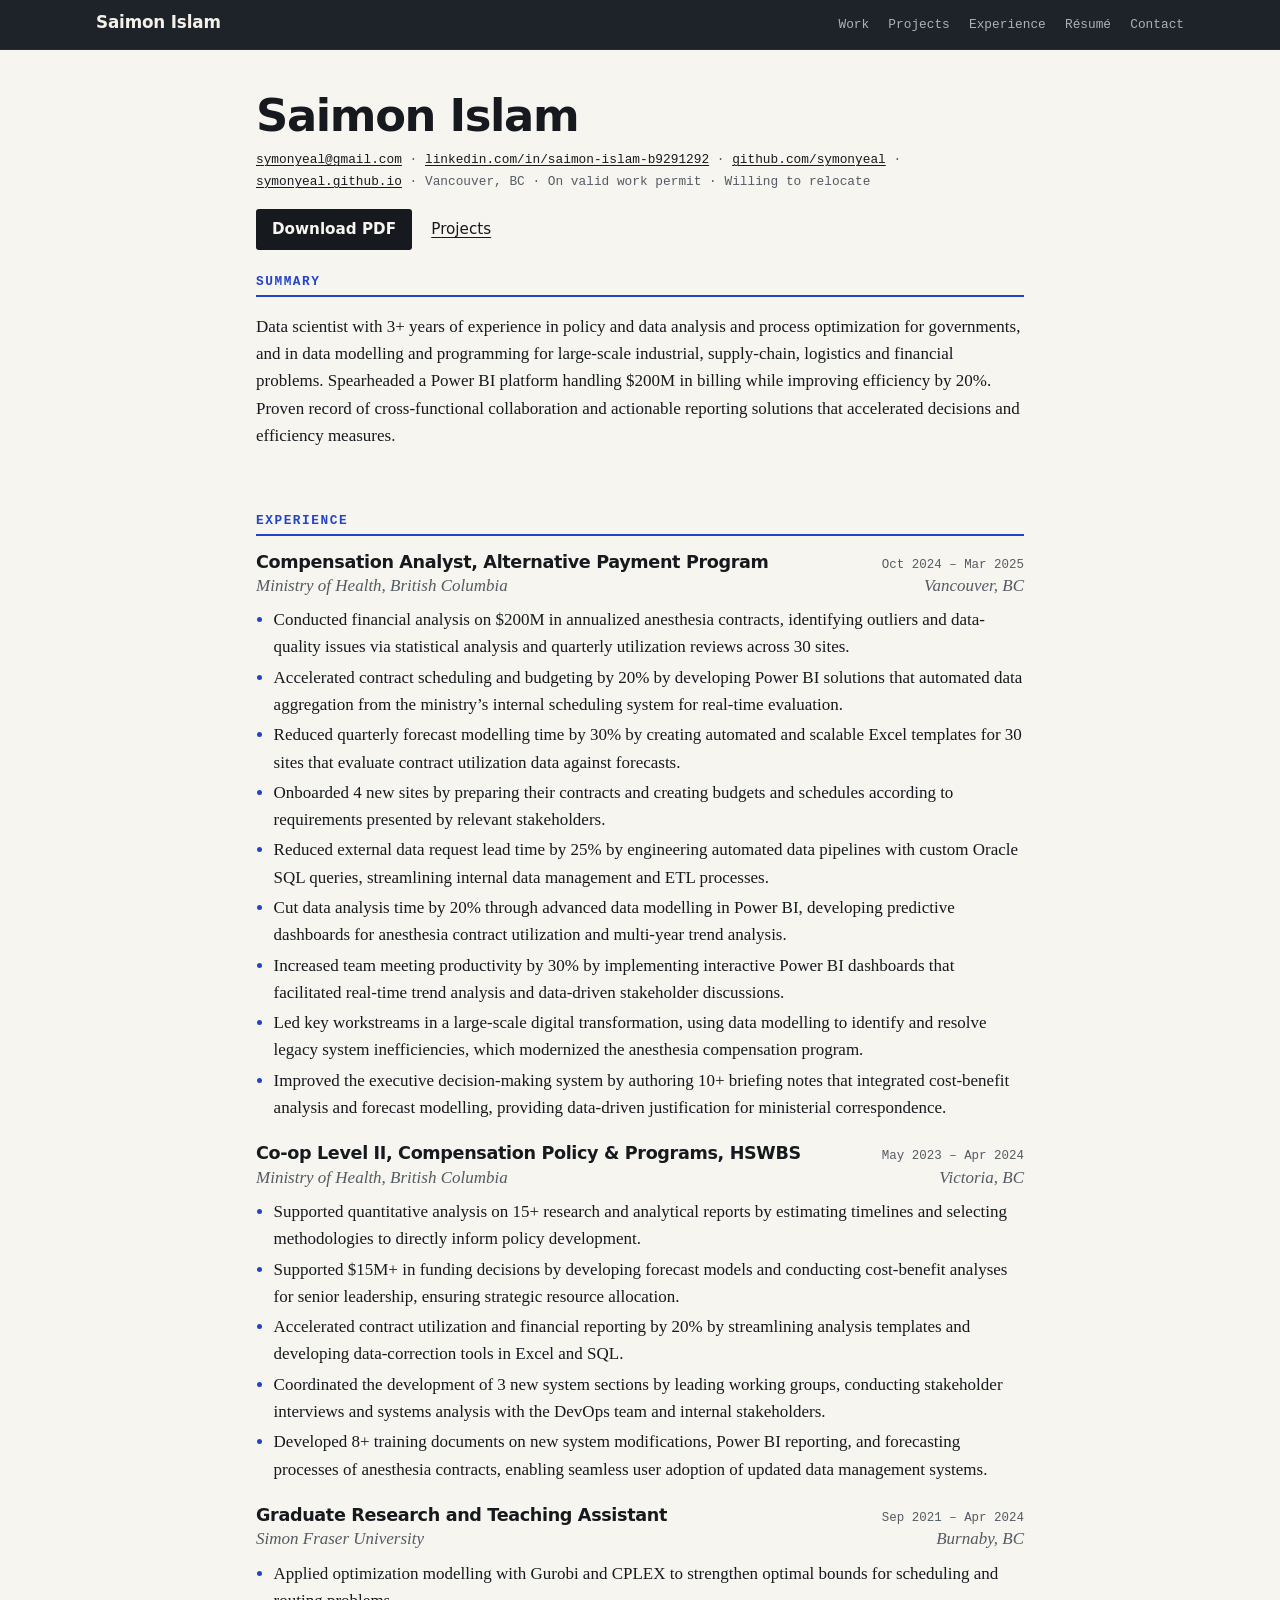
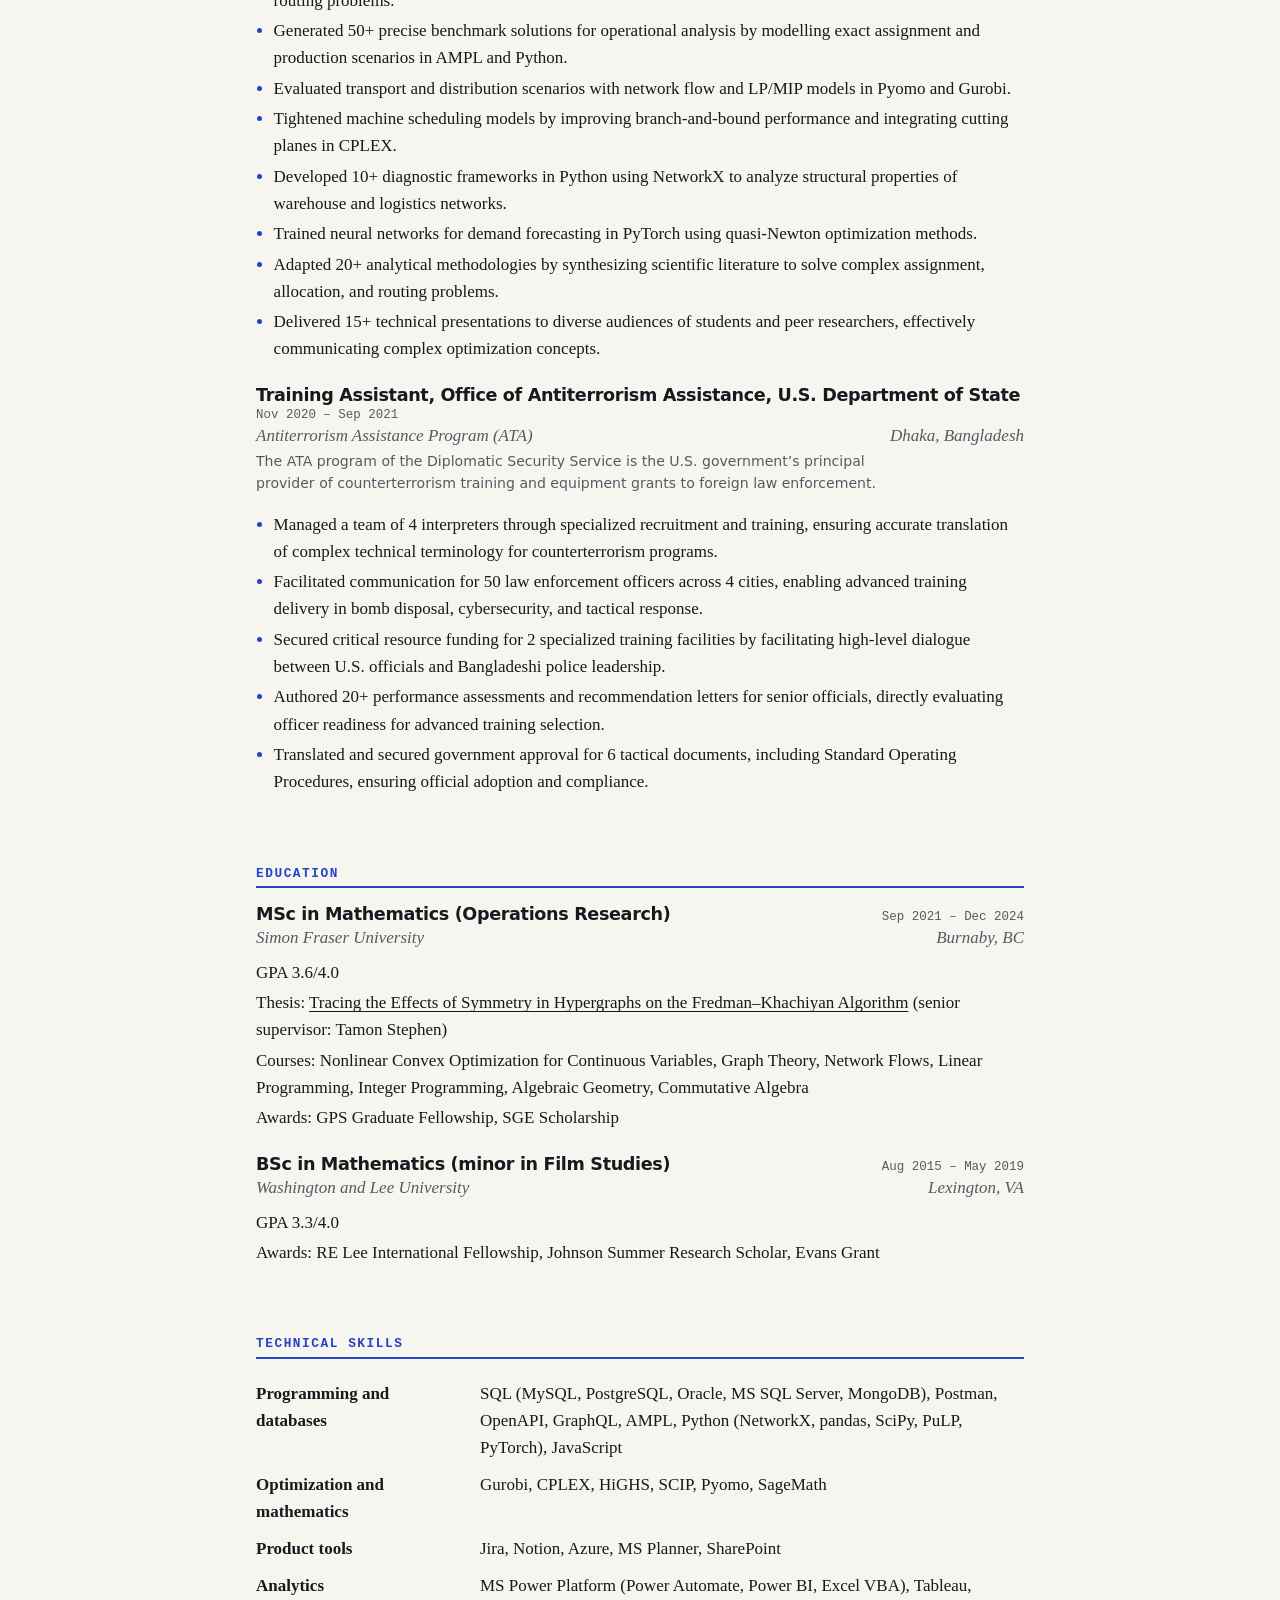
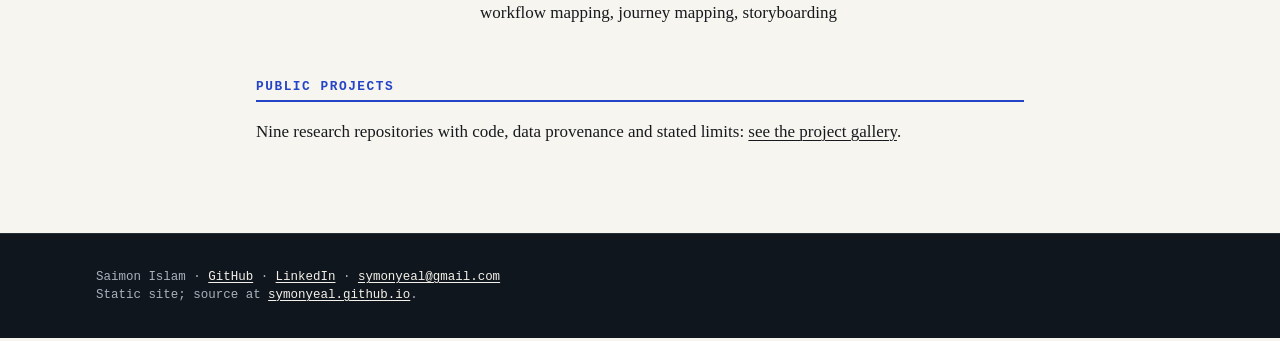
==== commit 9654e7d3: "Redesign: subject-coded colour, display and mono faces, Fano-plane hero Each subject has one hue car" ====
--- a/site/resume.html
+++ b/site/resume.html
@@ -17,6 +17,7 @@
 <meta name="color-scheme" content="light dark">
 <link rel="icon" href="favicon.svg" type="image/svg+xml">
 <link rel="preload" href="assets/fonts/source-serif-4.woff2" as="font" type="font/woff2" crossorigin>
+<link rel="preload" href="assets/fonts/space-grotesk.woff2" as="font" type="font/woff2" crossorigin>
 <link rel="stylesheet" href="assets/style.css">
 </head>
 <body>
--- a/site/assets/style.css
+++ b/site/assets/style.css
@@ -2,19 +2,33 @@
   src: url(fonts/source-serif-4.woff2) format("woff2"); }
 @font-face { font-family: "Source Serif 4"; font-style: italic; font-weight: 300 700; font-display: swap;
   src: url(fonts/source-serif-4-italic.woff2) format("woff2"); }
-
+@font-face { font-family: "Space Grotesk"; font-style: normal; font-weight: 300 700; font-display: swap;
+  src: url(fonts/space-grotesk.woff2) format("woff2"); }
+@font-face { font-family: "JetBrains Mono"; font-style: normal; font-weight: 100 800; font-display: swap;
+  src: url(fonts/jetbrains-mono.woff2) format("woff2"); }
+
+/* One hue per subject; everything a project shows (edge, label, number, tags, button) takes its --hue. */
 :root {
-  --bg: #fbfaf7; --panel: #ffffff; --ink: #1c1f23; --muted: #585f67; --rule: #e3e0d8;
-  --accent: #1d5a73; --accent-ink: #ffffff; --tag: #eef2f3; --focus: #c2410c;
+  --bg: #f7f5f0; --panel: #ffffff; --ink: #16191d; --muted: #545b63; --rule: #dedad0;
+  --band: #10161d; --band-ink: #f4f1ea; --band-muted: #a9b2bc; --band-rule: #26303a;
+  --opt: #2444c8; --stat: #c2410c; --disc: #7136c2; --game: #22703a;
+  --hue: var(--ink); --focus: #c2410c;
   --serif: "Source Serif 4", Georgia, "Times New Roman", serif;
+  --display: "Space Grotesk", system-ui, "Segoe UI", Arial, sans-serif;
+  --mono: "JetBrains Mono", ui-monospace, Consolas, monospace;
   --sans: system-ui, -apple-system, "Segoe UI", Roboto, "Helvetica Neue", Arial, sans-serif;
-  --measure: 40rem; --wide: 70rem;
+  --measure: 40rem; --wide: 72rem;
 }
 @media (prefers-color-scheme: dark) {
-  :root { --bg: #15181b; --panel: #1c2024; --ink: #e7e5e0; --muted: #a3a9ae; --rule: #2f353a;
-    --accent: #7fb8cf; --accent-ink: #0d1a20; --tag: #232a2f; --focus: #fb923c; }
+  :root { --bg: #14171b; --panel: #1b1f24; --ink: #ebe8e2; --muted: #a4abb2; --rule: #2d333a;
+    --band: #0b0e12; --band-rule: #222a33;
+    --opt: #8aa4ff; --stat: #ff9063; --disc: #bd9bff; --game: #6fd38a; --focus: #fb923c; }
   .fig img { filter: brightness(.92); }
 }
+[data-subject="Optimization"] { --hue: var(--opt); }
+[data-subject="Applied statistics"] { --hue: var(--stat); }
+[data-subject="Discrete mathematics"] { --hue: var(--disc); }
+[data-subject="Simulation and games"] { --hue: var(--game); }
 
 *, *::before, *::after { box-sizing: border-box; }
 html { -webkit-text-size-adjust: 100%; scroll-padding-top: 4.5rem; }
@@ -22,12 +36,12 @@
 body { margin: 0; background: var(--bg); color: var(--ink); font: 400 1.0625rem/1.6 var(--serif);
   font-optical-sizing: auto; text-rendering: optimizeLegibility; }
 img { max-width: 100%; height: auto; display: block; }
-a { color: var(--accent); text-decoration-thickness: 1px; text-underline-offset: .18em; }
+a { color: var(--hue); text-decoration-thickness: 1px; text-underline-offset: .18em; }
 a:hover { text-decoration-thickness: 2px; }
 :focus-visible { outline: 2px solid var(--focus); outline-offset: 2px; border-radius: 2px; }
-h1, h2, h3 { font-weight: 600; line-height: 1.2; letter-spacing: -.01em; }
-h2 { font-size: 1.6rem; margin: 0 0 1rem; }
-h3 { font-size: 1.2rem; margin: 0 0 .4rem; }
+h1, h2, h3 { font-family: var(--display); font-weight: 600; line-height: 1.15; letter-spacing: -.02em; }
+h2 { font-size: clamp(1.7rem, 3.5vw, 2.3rem); margin: 0 0 1.4rem; }
+h3 { font-size: 1.25rem; margin: 0 0 .4rem; }
 p { margin: 0 0 1rem; }
 
 .wrap { max-width: var(--wide); margin: 0 auto; padding-inline: 1rem; }
@@ -36,111 +50,161 @@
 .skip:focus { left: 1rem; }
 
 /* header */
-.top { position: sticky; top: 0; z-index: 5; background: color-mix(in srgb, var(--bg) 92%, transparent);
-  backdrop-filter: blur(6px); border-bottom: 1px solid var(--rule); font-family: var(--sans); }
+.top { position: sticky; top: 0; z-index: 5; background: color-mix(in srgb, var(--band) 94%, transparent);
+  backdrop-filter: blur(6px); border-bottom: 1px solid var(--band-rule); color: var(--band-ink); }
 .top .wrap { display: flex; flex-wrap: wrap; align-items: baseline; justify-content: space-between; gap: .25rem 1.5rem; padding-block: .7rem; }
-.brand { font: 600 1.05rem var(--serif); color: var(--ink); text-decoration: none; }
-.top ul { display: flex; gap: .15rem 1.1rem; list-style: none; margin: 0; padding: 0; flex-wrap: wrap; font-size: .92rem; }
-.top nav a { color: var(--muted); text-decoration: none; padding: .35rem 0; display: inline-block; }
-.top nav a:hover { color: var(--ink); }
-
-section { padding-block: 3rem; }
-section + section { border-top: 1px solid var(--rule); }
+.brand { font: 600 1.05rem var(--display); color: var(--band-ink); text-decoration: none; letter-spacing: -.01em; }
+.top ul { display: flex; gap: .15rem 1.2rem; list-style: none; margin: 0; padding: 0; flex-wrap: wrap; font: .8rem var(--mono); }
+.top nav a { color: var(--band-muted); text-decoration: none; padding: .35rem 0; display: inline-block; }
+.top nav a:hover { color: var(--band-ink); }
+
+section { padding-block: 4rem; }
 .note, .meta, .count { color: var(--muted); font-family: var(--sans); font-size: .88rem; }
 .note { max-width: var(--measure); }
+.meta, .count { font: .76rem var(--mono); letter-spacing: .02em; }
+.meta { color: var(--hue); text-transform: uppercase; }
+.meta::before { content: ""; display: inline-block; width: .6rem; height: .6rem; background: var(--hue); margin-right: .45rem; vertical-align: .02rem; }
+
+/* numbered section heads: "01 / Selected work" */
+main { counter-reset: sec; }
+.num h2::before { counter-increment: sec; content: counter(sec, decimal-leading-zero) " /"; display: block;
+  font: 500 .8rem var(--mono); letter-spacing: .08em; color: var(--muted); margin-bottom: .5rem; }
+.num h2 { display: flex; flex-direction: column; }
+
+/* dark bands: hero and contact */
+.band { background: var(--band); color: var(--band-ink); --muted: var(--band-muted); --rule: var(--band-rule); --hue: var(--band-ink); }
+.band a { color: var(--band-ink); }
 
 /* hero */
-.hero { padding-block: 3.5rem 3rem; }
-.hero h1 { font-size: clamp(2.3rem, 6vw, 3.4rem); margin: 0; }
-.role { font-family: var(--sans); color: var(--muted); margin: .4rem 0 1.6rem; }
+.hero .wrap { display: grid; gap: 2rem 3rem; padding-block: 4.5rem 4rem; }
+@media (min-width: 60rem) { .hero .wrap { grid-template-columns: 1fr 19rem; align-items: center; } }
+.hero h1 { font-size: clamp(2.8rem, 8vw, 5.4rem); margin: 0; letter-spacing: -.04em; line-height: .95; }
+.role { font: .85rem var(--mono); color: var(--band-muted); margin: 1rem 0 1.8rem; letter-spacing: .02em; }
 .status { font-family: var(--sans); font-size: .95rem; margin: -1.2rem 0 1.6rem; }
-.photo { width: 7.5rem; height: 7.5rem; object-fit: cover; border-radius: 50%; border: 1px solid var(--rule); margin-bottom: 1.2rem; }
-@media (min-width: 60rem) { .has-photo { position: relative; }
-  .has-photo .photo { position: absolute; right: 2rem; top: 3.5rem; width: 15rem; height: 15rem; } }
-.lead { font-size: clamp(1.25rem, 2.6vw, 1.55rem); line-height: 1.4; max-width: 34rem; margin-bottom: 1.4rem; }
-.intro { max-width: var(--measure); }
-.facts { display: grid; gap: 1rem; margin: 1.8rem 0; padding: 0; max-width: 52rem; }
+.photo { width: 7.5rem; height: 7.5rem; object-fit: cover; border-radius: 50%; border: 2px solid var(--band-rule); margin-bottom: 1.2rem; }
+.lead { font: 400 clamp(1.35rem, 2.8vw, 1.85rem)/1.3 var(--display); letter-spacing: -.015em; max-width: 36rem; margin-bottom: 1.6rem; }
+.intro { max-width: var(--measure); color: #d4d8dc; }
+.facts { display: grid; gap: .75rem; margin: 2rem 0; padding: 0; max-width: 54rem; counter-reset: f; }
 @media (min-width: 40rem) { .facts { grid-template-columns: repeat(3, 1fr); } }
-.facts div { border-left: 2px solid var(--accent); padding-left: .8rem; }
-.facts dt { font-weight: 600; line-height: 1.3; }
-.facts dd { margin: .15rem 0 0; color: var(--muted); font-family: var(--sans); font-size: .9rem; }
+.facts div { border: 1px solid var(--band-rule); border-top: 3px solid var(--c); padding: .8rem .9rem; border-radius: 3px; }
+.facts div:nth-child(1) { --c: var(--opt); } .facts div:nth-child(2) { --c: var(--stat); } .facts div:nth-child(3) { --c: var(--game); }
+.facts dt { font: 600 1rem/1.3 var(--display); }
+.facts dd { margin: .3rem 0 0; color: var(--band-muted); font: .74rem var(--mono); }
+.mark { margin: 0; color: var(--band-muted); }
+.mark svg { width: 100%; max-width: 19rem; height: auto; display: block; margin-inline: auto; }
+.mark figcaption { font: .7rem/1.5 var(--mono); text-align: center; margin-top: .6rem; }
+.mark line, .mark circle.l { fill: none; stroke-width: 3; stroke-linecap: round; }
+.mark .h0 { stroke: #8aa4ff; } .mark .h1 { stroke: #ff9063; } .mark .h2 { stroke: #bd9bff; } .mark .h3 { stroke: #6fd38a; }
+.mark circle.p { fill: var(--band); stroke: var(--band-ink); stroke-width: 2.5; }
+@media (prefers-reduced-motion: no-preference) {
+  .mark line, .mark circle.l { stroke-dasharray: 400; stroke-dashoffset: 400; animation: draw 1.6s ease-out forwards; }
+  .mark :nth-child(2) { animation-delay: .1s; } .mark :nth-child(3) { animation-delay: .2s; } .mark :nth-child(4) { animation-delay: .3s; }
+  .mark :nth-child(5) { animation-delay: .4s; } .mark :nth-child(6) { animation-delay: .5s; } .mark :nth-child(7) { animation-delay: .6s; }
+  @keyframes draw { to { stroke-dashoffset: 0; } } }
 
 .links { display: flex; flex-wrap: wrap; gap: .6rem 1.2rem; align-items: center; font-family: var(--sans); font-size: .95rem; margin: 1rem 0 0; }
-.btn { display: inline-block; background: var(--accent); color: var(--accent-ink); text-decoration: none; padding: .5rem .95rem; border-radius: 4px; font-weight: 500; }
-.btn:hover { filter: brightness(1.08); }
-
-/* areas */
-.cols { display: grid; gap: 1.5rem 2.5rem; }
+.btn { display: inline-block; background: var(--hue); color: var(--bg); text-decoration: none; padding: .55rem 1rem; border-radius: 3px; font-weight: 600; }
+.btn:hover { filter: brightness(1.12); }
+.band .btn { background: var(--band-ink); color: var(--band); }
+
+/* areas: tinted tiles that filter the gallery */
+.cols { display: grid; gap: 1rem; }
 @media (min-width: 48rem) { .cols { grid-template-columns: repeat(3, 1fr); } }
-.cols p { color: var(--muted); margin: 0; }
+.tile { display: block; text-decoration: none; color: var(--ink); padding: 1.3rem 1.3rem 1.1rem; border-radius: 4px;
+  background: color-mix(in srgb, var(--hue) 9%, var(--panel)); border: 1px solid color-mix(in srgb, var(--hue) 25%, transparent);
+  transition: transform .15s, box-shadow .15s; }
+.tile:hover { transform: translateY(-3px); box-shadow: 0 8px 22px -14px var(--hue); }
+.tile h3 { color: var(--hue); font-size: 1.35rem; }
+.tile p { color: var(--muted); margin: 0 0 .8rem; font-size: 1rem; }
+.tile span { font: .74rem var(--mono); color: var(--hue); }
 
 /* figures */
 .fig { margin: 0; }
 .fig img, .fig .eq { border: 1px solid var(--rule); border-radius: 4px; background: #fff; aspect-ratio: 3 / 2; width: 100%; object-fit: cover; }
-.fig figcaption { font-family: var(--sans); font-size: .8rem; color: var(--muted); margin-top: .45rem; }
+.fig figcaption { font: .72rem/1.5 var(--mono); color: var(--muted); margin-top: .5rem; }
 .fig .eq { display: grid; place-items: center; padding: 1.25rem; background: var(--panel); font: italic 1.05rem/1.7 var(--serif);
   text-align: center; overflow-wrap: anywhere; }
 
-/* selected work */
-.feature { display: grid; gap: 1.25rem 2.5rem; padding-block: 2.25rem; }
-.feature + .feature { border-top: 1px dashed var(--rule); }
-@media (min-width: 60rem) { .feature { grid-template-columns: 34rem 1fr; align-items: start; }
-  .feature .fig { position: sticky; top: 5rem; } }
-.feature .meta { margin: 0 0 .25rem; }
+/* selected work: alternating sides, a coloured spine, the key number first */
+.feature { display: grid; gap: 1.5rem 3rem; padding: 2.5rem 0 2.5rem 1.25rem; margin-block: 1rem; border-left: 4px solid var(--hue); }
+@media (min-width: 60rem) { .feature { grid-template-columns: 31rem 1fr; align-items: start; padding-left: 2rem; }
+  .feature .fig { position: sticky; top: 5rem; }
+  .feature.flip { grid-template-columns: 1fr 31rem; border-left: 0; border-right: 4px solid var(--hue); padding: 2.5rem 2rem 2.5rem 0; }
+  .feature.flip .fig { order: 2; } }
+.feature .meta { margin: 0 0 .5rem; }
+.feature h3 { font-size: 1.6rem; }
+.stat { margin: .2rem 0 1rem; display: flex; flex-direction: column; gap: .2rem; }
+.stat b { font: 700 clamp(2rem, 4.5vw, 2.9rem)/1.05 var(--mono); color: var(--hue); letter-spacing: -.03em; }
+.stat span { font: .78rem var(--mono); color: var(--muted); max-width: 30rem; }
 .headline { font-size: 1.15rem; line-height: 1.45; font-weight: 500; }
 .wu { margin: 0; }
-.wu dt { font-family: var(--sans); font-size: .75rem; font-weight: 600; letter-spacing: .06em; text-transform: uppercase; color: var(--muted); margin-top: .9rem; }
-.wu dd { margin: .2rem 0 0; }
-.wu ul { margin: 0; padding-left: 1.1rem; }
-.wu li + li { margin-top: .3rem; }
+.wu dt { font: 600 .7rem var(--mono); letter-spacing: .1em; text-transform: uppercase; color: var(--hue); margin-top: 1rem; }
+.wu dd { margin: .25rem 0 0; }
+.wu dd.res { background: color-mix(in srgb, var(--hue) 8%, var(--panel)); border-radius: 4px; padding: .7rem .9rem .7rem .2rem; }
+.wu ul { margin: 0; padding-left: 1.4rem; }
+.wu li::marker { color: var(--hue); }
+.wu li + li { margin-top: .35rem; }
 .method { margin-top: .9rem; }
 .method p { margin: .3rem 0 0; }
 
 /* gallery */
 .filter { display: flex; flex-wrap: wrap; gap: .5rem; margin-bottom: .75rem; font-family: var(--sans); }
 .filter[hidden] { display: none; }
-.filter button { font: inherit; font-size: .88rem; color: var(--ink); background: transparent; border: 1px solid var(--rule); border-radius: 999px;
+.filter button { font: .78rem var(--mono); color: var(--hue); background: transparent; border: 1.5px solid currentColor; border-radius: 999px;
   padding: .4rem .9rem; cursor: pointer; min-height: 2.25rem; }
-.filter button[aria-pressed="true"] { background: var(--ink); color: var(--bg); border-color: var(--ink); }
-.grid { list-style: none; margin: 1rem 0 0; padding: 0; display: grid; gap: 2.5rem 2rem; }
+.filter button[data-subject=""] { color: var(--ink); }
+.filter button[aria-pressed="true"] { background: var(--hue); color: var(--bg); border-color: var(--hue); }
+.filter button[data-subject=""][aria-pressed="true"] { background: var(--ink); border-color: var(--ink); }
+.grid { list-style: none; margin: 1.25rem 0 0; padding: 0; display: grid; gap: 1.5rem; }
 @media (min-width: 40rem) { .grid { grid-template-columns: repeat(2, 1fr); } }
 @media (min-width: 60rem) { .grid { grid-template-columns: repeat(3, 1fr); } }
-.card { display: flex; flex-direction: column; }
-.card .meta { margin: .9rem 0 .2rem; }
+.card { display: flex; flex-direction: column; background: var(--panel); border: 1px solid var(--rule); border-top: 4px solid var(--hue);
+  border-radius: 4px; padding: .9rem .9rem 1.1rem; transition: transform .15s, box-shadow .15s; }
+.card:hover { transform: translateY(-4px); box-shadow: 0 14px 30px -20px color-mix(in srgb, var(--hue) 80%, #000); }
+.card .fig img, .card .fig .eq { border: 0; }
+.card .meta { margin: .9rem 0 .3rem; }
 .card > p { font-size: .98rem; }
 .card .links { margin-top: auto; padding-top: .5rem; }
-.tags { list-style: none; padding: 0; margin: 0 0 .8rem; display: flex; flex-wrap: wrap; gap: .35rem; font-family: var(--sans); font-size: .75rem; }
-.tags li { background: var(--tag); color: var(--muted); padding: .15rem .5rem; border-radius: 3px; }
+.tags { list-style: none; padding: 0; margin: 0 0 .8rem; display: flex; flex-wrap: wrap; gap: .35rem; font: .7rem var(--mono); }
+.tags li { background: color-mix(in srgb, var(--hue) 11%, transparent); color: var(--hue); padding: .18rem .5rem; border-radius: 3px; }
 details { font-size: .95rem; margin-bottom: .5rem; }
-summary { cursor: pointer; font-family: var(--sans); font-size: .88rem; color: var(--accent); padding: .3rem 0; }
+summary { cursor: pointer; font: .8rem var(--mono); color: var(--hue); padding: .3rem 0; }
 .card [hidden], .card[hidden] { display: none; }
 
-/* experience */
-.timeline { list-style: none; padding: 0; margin: 0 0 1.5rem; }
-.timeline li { display: grid; gap: .1rem 1.5rem; padding: .55rem 0; border-bottom: 1px solid var(--rule); }
+/* experience: a vertical timeline */
+.timeline { list-style: none; padding: 0 0 0 1.4rem; margin: 0 0 2rem; border-left: 2px solid var(--rule); }
+.timeline li { position: relative; display: grid; gap: .1rem 1.5rem; padding: .6rem 0; }
+.timeline li::before { content: ""; position: absolute; left: calc(-1.4rem - 6px); top: 1.05rem; width: 10px; height: 10px; border-radius: 50%;
+  background: var(--bg); border: 2px solid var(--c, var(--opt)); }
+.timeline li:first-child::before { background: var(--c, var(--opt)); }
+.timeline.ed { --c: var(--disc); }
 @media (min-width: 40rem) { .timeline li { grid-template-columns: 11rem 1fr; } }
-.when { font-family: var(--sans); font-size: .88rem; color: var(--muted); font-variant-numeric: tabular-nums; white-space: nowrap; }
+.when { font: .78rem var(--mono); color: var(--muted); font-variant-numeric: tabular-nums; white-space: nowrap; padding-top: .2rem; }
 #experience h3 { margin-top: 1.5rem; }
 
-.contact { list-style: none; padding: 0; margin: 0; }
-.contact li { display: grid; grid-template-columns: 6rem 1fr; padding: .45rem 0; overflow-wrap: anywhere; }
-.contact span { font-family: var(--sans); color: var(--muted); font-size: .9rem; }
-
-.foot { border-top: 1px solid var(--rule); padding-block: 2rem; font-family: var(--sans); font-size: .85rem; color: var(--muted); }
+.contact { list-style: none; padding: 0; margin: 1.5rem 0 0; display: grid; gap: .75rem; }
+@media (min-width: 48rem) { .contact { grid-template-columns: repeat(3, 1fr); } }
+.contact li { border: 1px solid var(--band-rule); border-radius: 4px; padding: .9rem 1rem; overflow-wrap: anywhere; }
+.contact span { display: block; font: .72rem var(--mono); color: var(--band-muted); text-transform: uppercase; letter-spacing: .08em; margin-bottom: .2rem; }
+#contact h2 { font-size: clamp(2rem, 5vw, 3.2rem); }
+
+.foot { background: var(--band); border-top: 1px solid var(--band-rule); padding-block: 2rem; font: .78rem var(--mono); color: var(--band-muted); }
+.foot a { color: var(--band-ink); }
 .foot p { margin: .25rem 0; }
 
 /* résumé */
 .cv { max-width: 52rem; padding-block: 2.5rem 3rem; }
-.cv h1 { font-size: 2.4rem; margin: 0 0 .4rem; }
-.contactline { font-family: var(--sans); font-size: .9rem; color: var(--muted); }
+.cv h1 { font-size: 2.8rem; margin: 0 0 .5rem; letter-spacing: -.03em; }
+.contactline { font: .8rem/1.7 var(--mono); color: var(--muted); }
 .cv section { padding-block: 1.5rem; }
-.cv h2 { font-size: 1.05rem; text-transform: uppercase; letter-spacing: .08em; font-family: var(--sans); color: var(--accent);
-  border-bottom: 1px solid var(--rule); padding-bottom: .35rem; margin-bottom: 1rem; }
+.cv h2 { font: 600 .8rem var(--mono); text-transform: uppercase; letter-spacing: .12em; color: var(--opt);
+  border-bottom: 2px solid var(--opt); padding-bottom: .35rem; margin-bottom: 1rem; }
 .job { margin-bottom: 1.4rem; }
 .row { display: flex; flex-wrap: wrap; justify-content: space-between; gap: 0 1rem; align-items: baseline; }
-.row h3 { font-size: 1.05rem; margin: 0; }
+.row h3 { font-size: 1.1rem; margin: 0; }
 .sub { color: var(--muted); font-style: italic; }
 .job ul { margin: .45rem 0 0; padding-left: 1.1rem; }
+.job li::marker { color: var(--opt); }
 .job li + li { margin-top: .2rem; }
 .job ul.plain { list-style: none; padding: 0; }
 .skills { margin: 0; }
@@ -150,16 +214,16 @@
 .skills dd { margin: 0; }
 
 @media print {
-  :root { --bg: #fff; --ink: #000; --muted: #333; --accent: #1d4e63; --rule: #bbb; }
+  :root { --bg: #fff; --ink: #000; --muted: #333; --opt: #1d4e63; --rule: #bbb; }
   @page { size: Letter; }
   body { font-size: 9.4pt; line-height: 1.36; background: #fff; }
   .top, .foot, .skip, .noprint { display: none !important; }
   .cv { max-width: none; padding: 0; }
   .cv h1 { font-size: 20pt; margin: 0 0 2pt; }
-  .contactline { font-size: 8.8pt; margin-bottom: 4pt; }
+  .contactline { font: 8.8pt var(--sans); margin-bottom: 4pt; }
   .contactline a, .cv a { color: inherit; text-decoration: none; }
   .cv section { padding-block: 5pt 0; border: 0; }
-  .cv h2 { font-size: 9.6pt; margin-bottom: 5pt; padding-bottom: 2pt; }
+  .cv h2 { font: 600 9.6pt var(--sans); letter-spacing: .08em; border-bottom-width: 1px; margin-bottom: 5pt; padding-bottom: 2pt; }
   .row h3 { font-size: 10pt; }
   .job { margin-bottom: 7pt; }
   .job li, .skills div { break-inside: avoid; }
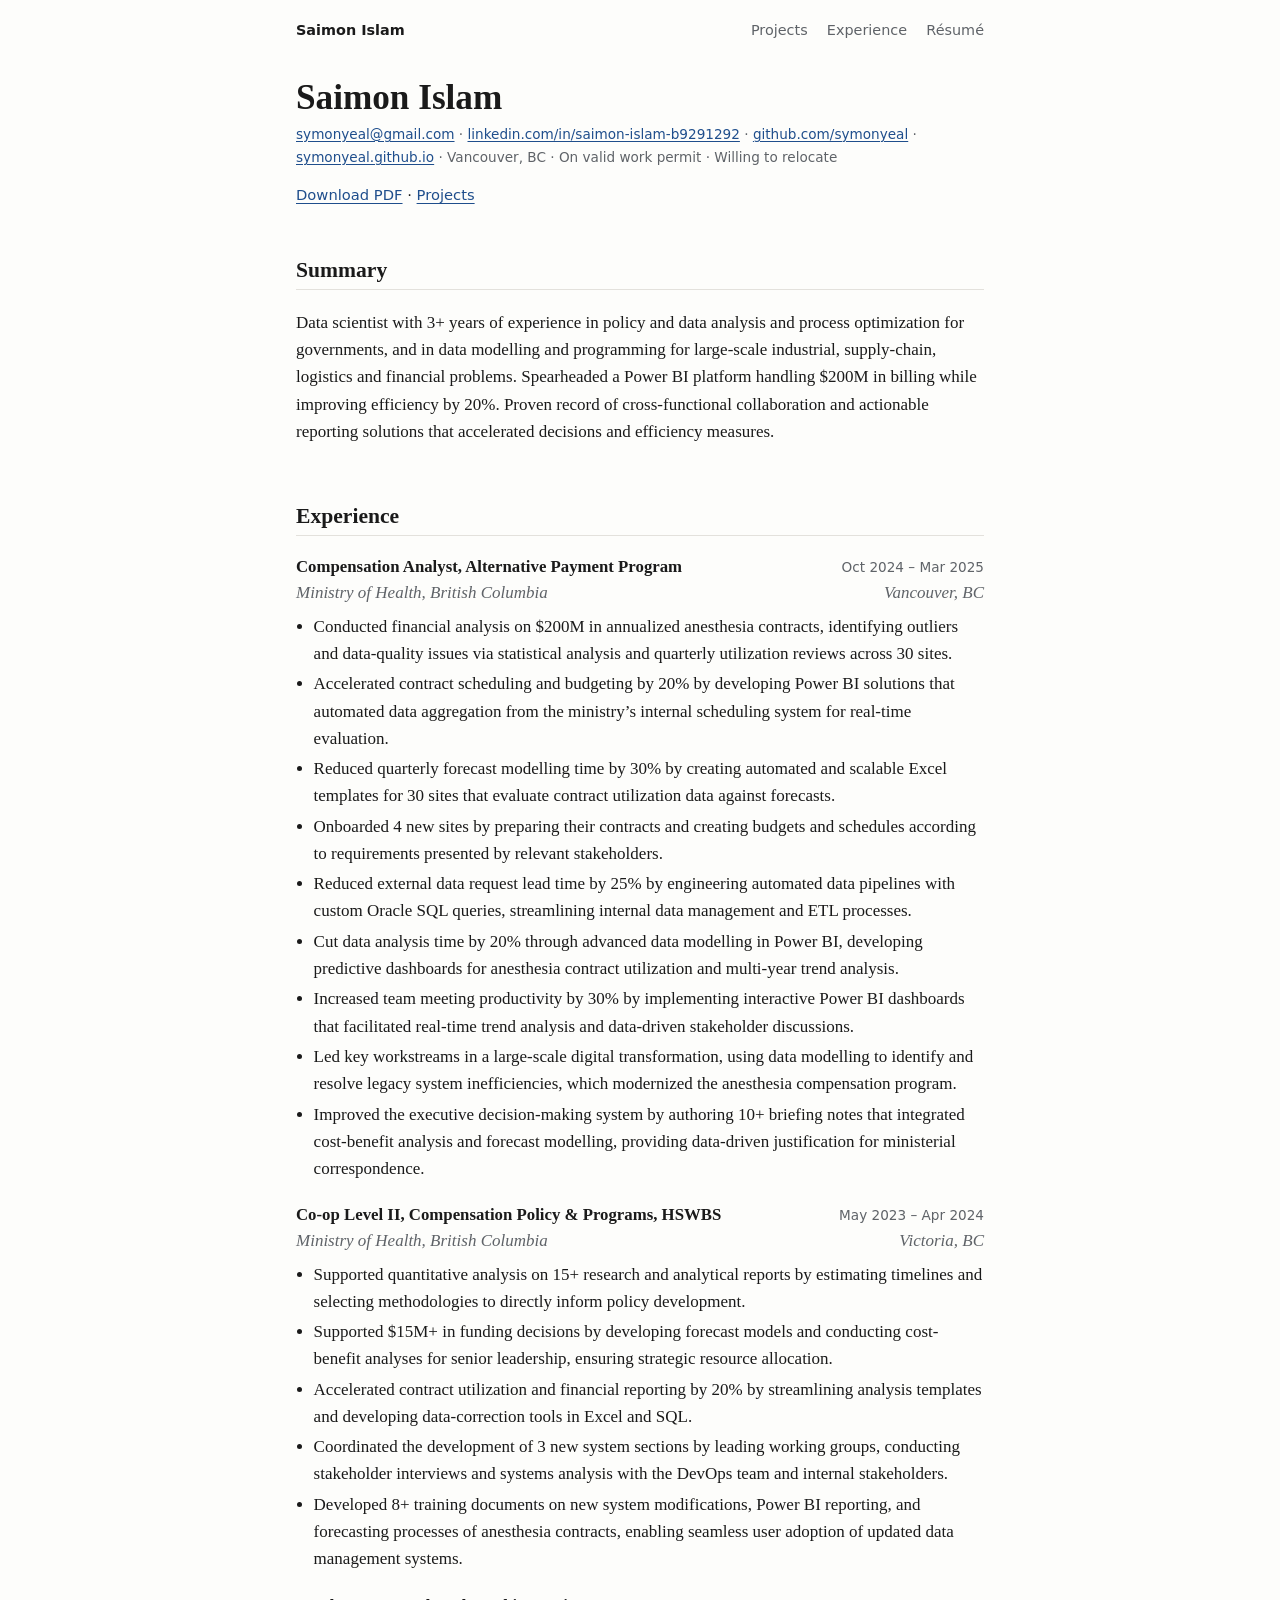
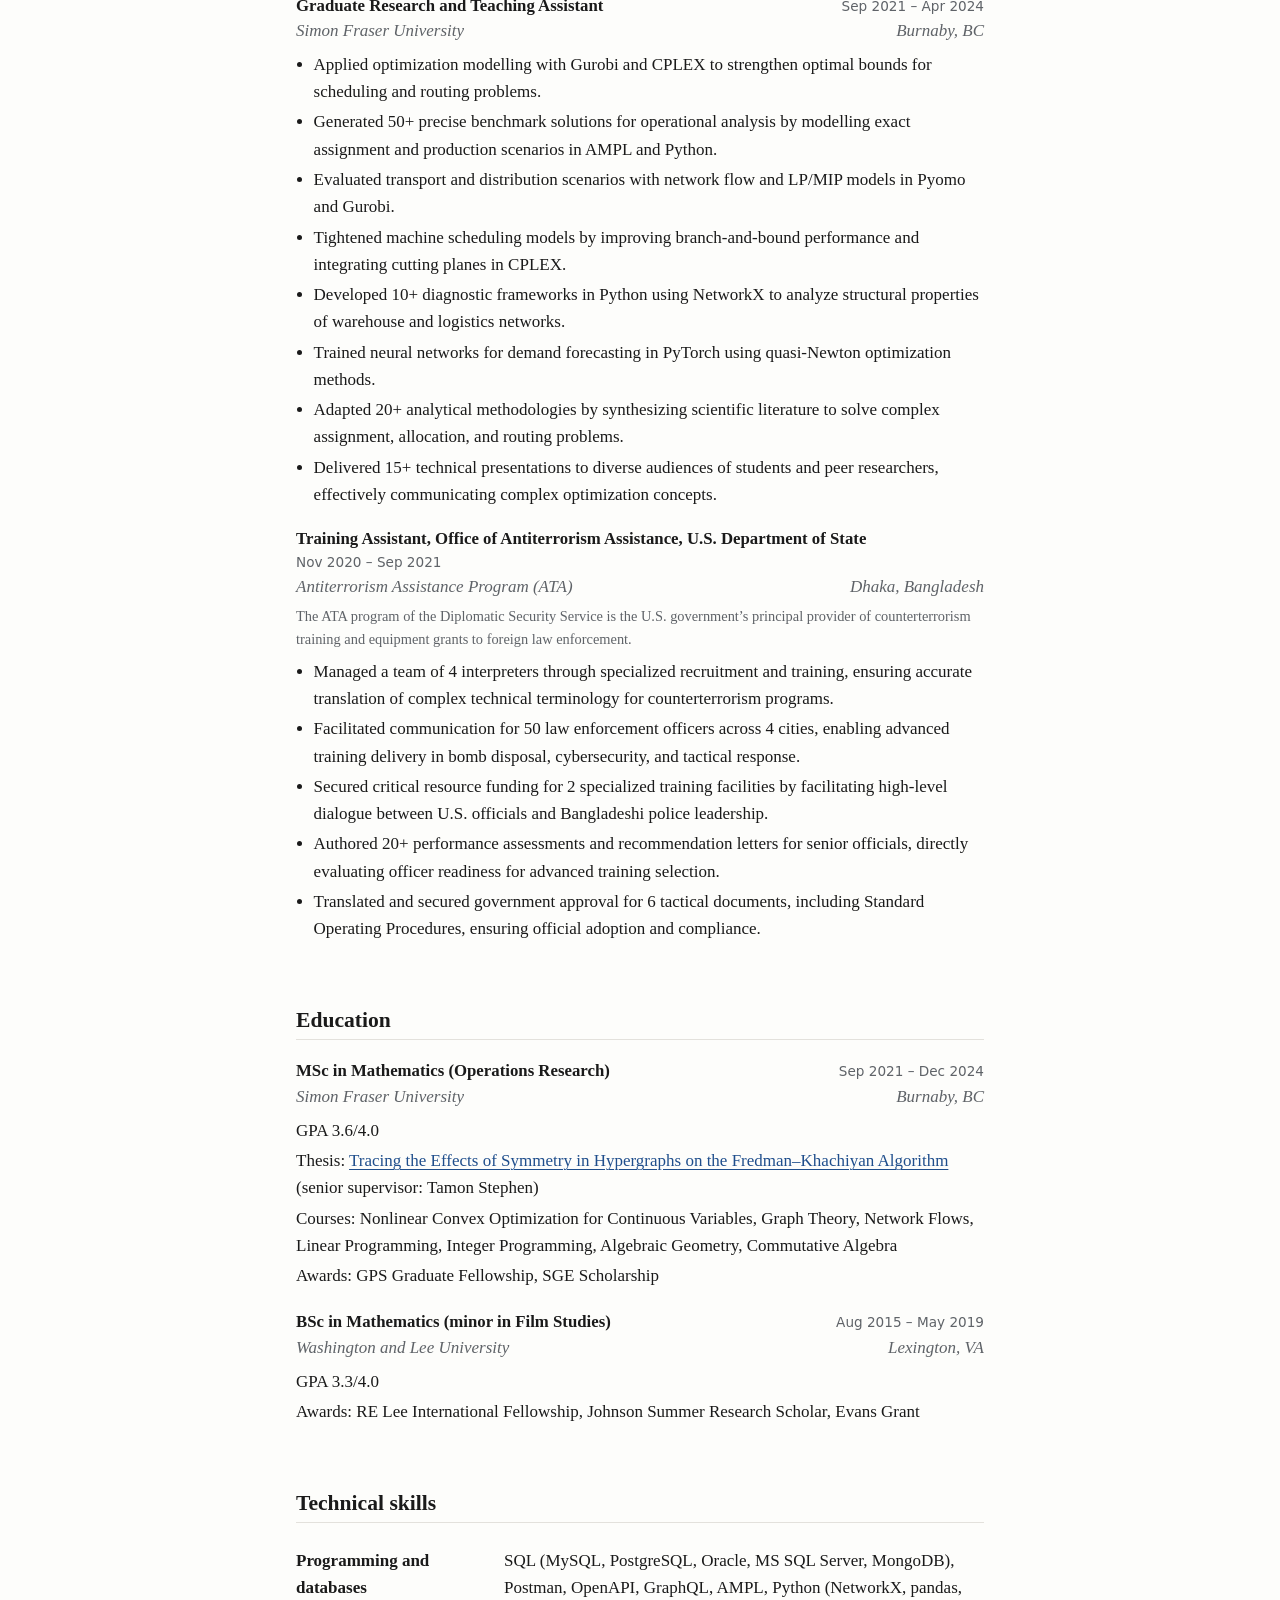
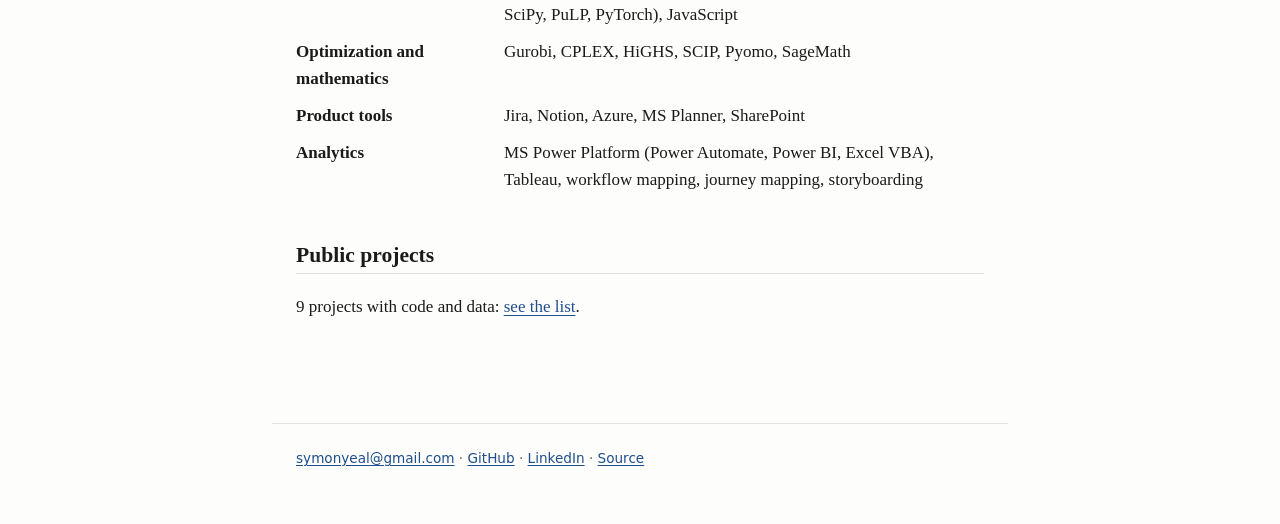
==== commit e70545f3: "Plain redesign: one column, one face, one accent; one project list; plainer copy Removes the dark ba" ====
--- a/site/resume.html
+++ b/site/resume.html
@@ -17,22 +17,19 @@
 <meta name="color-scheme" content="light dark">
 <link rel="icon" href="favicon.svg" type="image/svg+xml">
 <link rel="preload" href="assets/fonts/source-serif-4.woff2" as="font" type="font/woff2" crossorigin>
-<link rel="preload" href="assets/fonts/space-grotesk.woff2" as="font" type="font/woff2" crossorigin>
 <link rel="stylesheet" href="assets/style.css">
 </head>
 <body>
 <a class="skip" href="#main">Skip to content</a>
-<header class="top"><div class="wrap">
+<header class="top wrap">
 <a class="brand" href="./">Saimon Islam</a>
-<nav aria-label="Main"><ul>
-<li><a href="./#work">Work</a></li><li><a href="./#projects">Projects</a></li><li><a href="./#experience">Experience</a></li><li><a href="resume.html">Résumé</a></li><li><a href="./#contact">Contact</a></li>
-</ul></nav>
-</div></header>
+<nav aria-label="Main"><a href="./#projects">Projects</a> <a href="./#experience">Experience</a> <a href="resume.html">Résumé</a></nav>
+</header>
 <main id="main" class="cv wrap">
 <div class="cv-head">
 <h1>Saimon Islam</h1>
 <p class="contactline"><a href="mailto:symonyeal@gmail.com">symonyeal@gmail.com</a> · <a href="https://www.linkedin.com/in/saimon-islam-b9291292" rel="noopener">linkedin.com/in/saimon-islam-b9291292</a> · <a href="https://github.com/symonyeal" rel="noopener">github.com/symonyeal</a> · <a href="https://symonyeal.github.io/" rel="noopener">symonyeal.github.io</a> · Vancouver, BC · On valid work permit · Willing to relocate</p>
-<p class="links noprint"><a href="Saimon-Islam-Resume.pdf" class="btn">Download PDF</a><a href="./#work">Projects</a></p>
+<p class="links noprint"><a href="Saimon-Islam-Resume.pdf">Download PDF</a> · <a href="./#projects">Projects</a></p>
 </div>
 <section aria-labelledby="sum-h"><h2 id="sum-h">Summary</h2><p>Data scientist with 3+ years of experience in policy and data analysis and process optimization for governments, and in data modelling and programming for large-scale industrial, supply-chain, logistics and financial problems. Spearheaded a Power BI platform handling $200M in billing while improving efficiency by 20%. Proven record of cross-functional collaboration and actionable reporting solutions that accelerated decisions and efficiency measures.</p></section>
 <section aria-labelledby="xp-h"><h2 id="xp-h">Experience</h2><article class="job"><div class="row"><h3>Compensation Analyst, Alternative Payment Program</h3><span class="when">Oct 2024 – Mar 2025</span></div>
@@ -45,11 +42,10 @@
 <div class="row sub"><span>Washington and Lee University</span><span>Lexington, VA</span></div><ul class="plain"><li>GPA 3.3/4.0</li><li>Awards: RE Lee International Fellowship, Johnson Summer Research Scholar, Evans Grant</li></ul></article></section>
 <section aria-labelledby="sk-h"><h2 id="sk-h">Technical skills</h2><dl class="skills"><div><dt>Programming and databases</dt><dd>SQL (MySQL, PostgreSQL, Oracle, MS SQL Server, MongoDB), Postman, OpenAPI, GraphQL, AMPL, Python (NetworkX, pandas, SciPy, PuLP, PyTorch), JavaScript</dd></div><div><dt>Optimization and mathematics</dt><dd>Gurobi, CPLEX, HiGHS, SCIP, Pyomo, SageMath</dd></div><div><dt>Product tools</dt><dd>Jira, Notion, Azure, MS Planner, SharePoint</dd></div><div><dt>Analytics</dt><dd>MS Power Platform (Power Automate, Power BI, Excel VBA), Tableau, workflow mapping, journey mapping, storyboarding</dd></div></dl></section>
 <section class="noprint" aria-labelledby="pj-h"><h2 id="pj-h">Public projects</h2>
-<p>Nine research repositories with code, data provenance and stated limits: <a href="./#projects">see the project gallery</a>.</p></section>
+<p>9 projects with code and data: <a href="./#projects">see the list</a>.</p></section>
 </main>
-<footer class="foot"><div class="wrap">
-<p>Saimon Islam · <a href="https://github.com/symonyeal" rel="noopener">GitHub</a> · <a href="https://www.linkedin.com/in/saimon-islam-b9291292" rel="noopener">LinkedIn</a> · <a href="mailto:symonyeal@gmail.com">symonyeal@gmail.com</a></p>
-<p>Static site; source at <a href="https://github.com/symonyeal/symonyeal.github.io" rel="noopener">symonyeal.github.io</a>.</p>
-</div></footer>
+<footer class="foot wrap">
+<p><a href="mailto:symonyeal@gmail.com">symonyeal@gmail.com</a> · <a href="https://github.com/symonyeal" rel="noopener">GitHub</a> · <a href="https://www.linkedin.com/in/saimon-islam-b9291292" rel="noopener">LinkedIn</a> · <a href="https://github.com/symonyeal/symonyeal.github.io" rel="noopener">Source</a></p>
+</footer>
 </body>
 </html>
--- a/site/assets/style.css
+++ b/site/assets/style.css
@@ -2,214 +2,91 @@
   src: url(fonts/source-serif-4.woff2) format("woff2"); }
 @font-face { font-family: "Source Serif 4"; font-style: italic; font-weight: 300 700; font-display: swap;
   src: url(fonts/source-serif-4-italic.woff2) format("woff2"); }
-@font-face { font-family: "Space Grotesk"; font-style: normal; font-weight: 300 700; font-display: swap;
-  src: url(fonts/space-grotesk.woff2) format("woff2"); }
-@font-face { font-family: "JetBrains Mono"; font-style: normal; font-weight: 100 800; font-display: swap;
-  src: url(fonts/jetbrains-mono.woff2) format("woff2"); }
 
-/* One hue per subject; everything a project shows (edge, label, number, tags, button) takes its --hue. */
 :root {
-  --bg: #f7f5f0; --panel: #ffffff; --ink: #16191d; --muted: #545b63; --rule: #dedad0;
-  --band: #10161d; --band-ink: #f4f1ea; --band-muted: #a9b2bc; --band-rule: #26303a;
-  --opt: #2444c8; --stat: #c2410c; --disc: #7136c2; --game: #22703a;
-  --hue: var(--ink); --focus: #c2410c;
+  --bg: #fdfdfb; --ink: #1a1a1a; --muted: #5f6368; --rule: #e3e1dc; --link: #1f4e8c; --opt: #1f4e8c;
   --serif: "Source Serif 4", Georgia, "Times New Roman", serif;
-  --display: "Space Grotesk", system-ui, "Segoe UI", Arial, sans-serif;
-  --mono: "JetBrains Mono", ui-monospace, Consolas, monospace;
   --sans: system-ui, -apple-system, "Segoe UI", Roboto, "Helvetica Neue", Arial, sans-serif;
-  --measure: 40rem; --wide: 72rem;
+  --mono: ui-monospace, Consolas, monospace;
 }
 @media (prefers-color-scheme: dark) {
-  :root { --bg: #14171b; --panel: #1b1f24; --ink: #ebe8e2; --muted: #a4abb2; --rule: #2d333a;
-    --band: #0b0e12; --band-rule: #222a33;
-    --opt: #8aa4ff; --stat: #ff9063; --disc: #bd9bff; --game: #6fd38a; --focus: #fb923c; }
-  .fig img { filter: brightness(.92); }
+  :root { --bg: #161718; --ink: #e6e4df; --muted: #a0a3a7; --rule: #303235; --link: #8fb4e8; --opt: #8fb4e8; }
+  .fig img { filter: brightness(.9); }
 }
-[data-subject="Optimization"] { --hue: var(--opt); }
-[data-subject="Applied statistics"] { --hue: var(--stat); }
-[data-subject="Discrete mathematics"] { --hue: var(--disc); }
-[data-subject="Simulation and games"] { --hue: var(--game); }
 
 *, *::before, *::after { box-sizing: border-box; }
-html { -webkit-text-size-adjust: 100%; scroll-padding-top: 4.5rem; }
-@media (prefers-reduced-motion: no-preference) { html { scroll-behavior: smooth; } }
-body { margin: 0; background: var(--bg); color: var(--ink); font: 400 1.0625rem/1.6 var(--serif);
-  font-optical-sizing: auto; text-rendering: optimizeLegibility; }
+html { -webkit-text-size-adjust: 100%; }
+body { margin: 0; background: var(--bg); color: var(--ink); font: 400 1.0625rem/1.6 var(--serif); }
 img { max-width: 100%; height: auto; display: block; }
-a { color: var(--hue); text-decoration-thickness: 1px; text-underline-offset: .18em; }
+a { color: var(--link); text-decoration-thickness: 1px; text-underline-offset: .18em; }
 a:hover { text-decoration-thickness: 2px; }
-:focus-visible { outline: 2px solid var(--focus); outline-offset: 2px; border-radius: 2px; }
-h1, h2, h3 { font-family: var(--display); font-weight: 600; line-height: 1.15; letter-spacing: -.02em; }
-h2 { font-size: clamp(1.7rem, 3.5vw, 2.3rem); margin: 0 0 1.4rem; }
-h3 { font-size: 1.25rem; margin: 0 0 .4rem; }
-p { margin: 0 0 1rem; }
+:focus-visible { outline: 2px solid var(--link); outline-offset: 2px; }
+h1, h2, h3 { font-weight: 600; line-height: 1.2; }
+h1 { font-size: 2.2rem; margin: 0 0 .2rem; }
+h2 { font-size: 1.35rem; margin: 3rem 0 1.2rem; padding-bottom: .3rem; border-bottom: 1px solid var(--rule); }
+h3 { font-size: 1.1rem; margin: 0; }
+p { margin: 0 0 .9rem; }
 
-.wrap { max-width: var(--wide); margin: 0 auto; padding-inline: 1rem; }
-@media (min-width: 40rem) { .wrap { padding-inline: 2rem; } }
-.skip { position: absolute; left: -999px; top: 0; background: var(--panel); padding: .5rem 1rem; z-index: 10; }
+.wrap { max-width: 46rem; margin: 0 auto; padding-inline: 1rem; }
+@media (min-width: 40rem) { .wrap { padding-inline: 1.5rem; } }
+.skip { position: absolute; left: -999px; top: 0; background: var(--bg); padding: .5rem 1rem; }
 .skip:focus { left: 1rem; }
 
-/* header */
-.top { position: sticky; top: 0; z-index: 5; background: color-mix(in srgb, var(--band) 94%, transparent);
-  backdrop-filter: blur(6px); border-bottom: 1px solid var(--band-rule); color: var(--band-ink); }
-.top .wrap { display: flex; flex-wrap: wrap; align-items: baseline; justify-content: space-between; gap: .25rem 1.5rem; padding-block: .7rem; }
-.brand { font: 600 1.05rem var(--display); color: var(--band-ink); text-decoration: none; letter-spacing: -.01em; }
-.top ul { display: flex; gap: .15rem 1.2rem; list-style: none; margin: 0; padding: 0; flex-wrap: wrap; font: .8rem var(--mono); }
-.top nav a { color: var(--band-muted); text-decoration: none; padding: .35rem 0; display: inline-block; }
-.top nav a:hover { color: var(--band-ink); }
+.top { display: flex; flex-wrap: wrap; justify-content: space-between; align-items: baseline; gap: .3rem 1.5rem;
+  padding-block: 1.2rem; font-family: var(--sans); font-size: .9rem; }
+.brand { color: var(--ink); text-decoration: none; font-weight: 600; }
+.top nav { display: flex; gap: 1.2rem; }
+.top nav a { color: var(--muted); text-decoration: none; }
+.top nav a:hover { color: var(--ink); }
 
-section { padding-block: 4rem; }
-.note, .meta, .count { color: var(--muted); font-family: var(--sans); font-size: .88rem; }
-.note { max-width: var(--measure); }
-.meta, .count { font: .76rem var(--mono); letter-spacing: .02em; }
-.meta { color: var(--hue); text-transform: uppercase; }
-.meta::before { content: ""; display: inline-block; width: .6rem; height: .6rem; background: var(--hue); margin-right: .45rem; vertical-align: .02rem; }
+.intro { padding-top: 2rem; }
+.role, .status { color: var(--muted); margin-bottom: 1.5rem; }
+.photo { width: 7rem; height: 7rem; object-fit: cover; border-radius: 50%; margin-bottom: 1rem; }
+.links { font-family: var(--sans); font-size: .92rem; }
+.meta, .cap { color: var(--muted); font-family: var(--sans); font-size: .85rem; margin: .1rem 0 .5rem; }
 
-/* numbered section heads: "01 / Selected work" */
-main { counter-reset: sec; }
-.num h2::before { counter-increment: sec; content: counter(sec, decimal-leading-zero) " /"; display: block;
-  font: 500 .8rem var(--mono); letter-spacing: .08em; color: var(--muted); margin-bottom: .5rem; }
-.num h2 { display: flex; flex-direction: column; }
+/* projects: figure beside text */
+.projects { list-style: none; margin: 0; padding: 0; }
+.project { display: grid; gap: .8rem 1.5rem; padding-block: 1.4rem; border-bottom: 1px solid var(--rule); }
+.project:last-child { border-bottom: 0; }
+@media (min-width: 44rem) { .project { grid-template-columns: 13rem 1fr; align-items: start; } }
+.project h3 a { color: var(--ink); text-decoration: none; }
+.project h3 a:hover { text-decoration: underline; }
+.project .links { margin: 0; }
+.fig { margin: 0; }
+.fig img, .fig .eq { border: 1px solid var(--rule); background: #fff; aspect-ratio: 3 / 2; width: 100%; object-fit: cover; }
+.fig .eq { display: grid; place-items: center; padding: .8rem; background: var(--bg); font: italic .82rem/1.6 var(--serif);
+  text-align: center; overflow-wrap: anywhere; }
+details { margin: 0 0 .6rem; font-size: .97rem; }
+summary { cursor: pointer; font-family: var(--sans); font-size: .88rem; color: var(--link); }
+details[open] summary { margin-bottom: .6rem; }
+details ul { margin: -.5rem 0 .9rem; padding-left: 1.2rem; }
+details li + li { margin-top: .3rem; }
 
-/* dark bands: hero and contact */
-.band { background: var(--band); color: var(--band-ink); --muted: var(--band-muted); --rule: var(--band-rule); --hue: var(--band-ink); }
-.band a { color: var(--band-ink); }
+.cvlist { list-style: none; padding: 0; margin: 0 0 1rem; }
+.cvlist li { display: grid; gap: 0 1.5rem; padding: .25rem 0; }
+@media (min-width: 40rem) { .cvlist li { grid-template-columns: 10rem 1fr; } }
+.when { color: var(--muted); font-family: var(--sans); font-size: .85rem; font-variant-numeric: tabular-nums; white-space: nowrap; padding-top: .15rem; }
 
-/* hero */
-.hero .wrap { display: grid; gap: 2rem 3rem; padding-block: 4.5rem 4rem; }
-@media (min-width: 60rem) { .hero .wrap { grid-template-columns: 1fr 19rem; align-items: center; } }
-.hero h1 { font-size: clamp(2.8rem, 8vw, 5.4rem); margin: 0; letter-spacing: -.04em; line-height: .95; }
-.role { font: .85rem var(--mono); color: var(--band-muted); margin: 1rem 0 1.8rem; letter-spacing: .02em; }
-.status { font-family: var(--sans); font-size: .95rem; margin: -1.2rem 0 1.6rem; }
-.photo { width: 7.5rem; height: 7.5rem; object-fit: cover; border-radius: 50%; border: 2px solid var(--band-rule); margin-bottom: 1.2rem; }
-.lead { font: 400 clamp(1.35rem, 2.8vw, 1.85rem)/1.3 var(--display); letter-spacing: -.015em; max-width: 36rem; margin-bottom: 1.6rem; }
-.intro { max-width: var(--measure); color: #d4d8dc; }
-.facts { display: grid; gap: .75rem; margin: 2rem 0; padding: 0; max-width: 54rem; counter-reset: f; }
-@media (min-width: 40rem) { .facts { grid-template-columns: repeat(3, 1fr); } }
-.facts div { border: 1px solid var(--band-rule); border-top: 3px solid var(--c); padding: .8rem .9rem; border-radius: 3px; }
-.facts div:nth-child(1) { --c: var(--opt); } .facts div:nth-child(2) { --c: var(--stat); } .facts div:nth-child(3) { --c: var(--game); }
-.facts dt { font: 600 1rem/1.3 var(--display); }
-.facts dd { margin: .3rem 0 0; color: var(--band-muted); font: .74rem var(--mono); }
-.mark { margin: 0; color: var(--band-muted); }
-.mark svg { width: 100%; max-width: 19rem; height: auto; display: block; margin-inline: auto; }
-.mark figcaption { font: .7rem/1.5 var(--mono); text-align: center; margin-top: .6rem; }
-.mark line, .mark circle.l { fill: none; stroke-width: 3; stroke-linecap: round; }
-.mark .h0 { stroke: #8aa4ff; } .mark .h1 { stroke: #ff9063; } .mark .h2 { stroke: #bd9bff; } .mark .h3 { stroke: #6fd38a; }
-.mark circle.p { fill: var(--band); stroke: var(--band-ink); stroke-width: 2.5; }
-@media (prefers-reduced-motion: no-preference) {
-  .mark line, .mark circle.l { stroke-dasharray: 400; stroke-dashoffset: 400; animation: draw 1.6s ease-out forwards; }
-  .mark :nth-child(2) { animation-delay: .1s; } .mark :nth-child(3) { animation-delay: .2s; } .mark :nth-child(4) { animation-delay: .3s; }
-  .mark :nth-child(5) { animation-delay: .4s; } .mark :nth-child(6) { animation-delay: .5s; } .mark :nth-child(7) { animation-delay: .6s; }
-  @keyframes draw { to { stroke-dashoffset: 0; } } }
-
-.links { display: flex; flex-wrap: wrap; gap: .6rem 1.2rem; align-items: center; font-family: var(--sans); font-size: .95rem; margin: 1rem 0 0; }
-.btn { display: inline-block; background: var(--hue); color: var(--bg); text-decoration: none; padding: .55rem 1rem; border-radius: 3px; font-weight: 600; }
-.btn:hover { filter: brightness(1.12); }
-.band .btn { background: var(--band-ink); color: var(--band); }
-
-/* areas: tinted tiles that filter the gallery */
-.cols { display: grid; gap: 1rem; }
-@media (min-width: 48rem) { .cols { grid-template-columns: repeat(3, 1fr); } }
-.tile { display: block; text-decoration: none; color: var(--ink); padding: 1.3rem 1.3rem 1.1rem; border-radius: 4px;
-  background: color-mix(in srgb, var(--hue) 9%, var(--panel)); border: 1px solid color-mix(in srgb, var(--hue) 25%, transparent);
-  transition: transform .15s, box-shadow .15s; }
-.tile:hover { transform: translateY(-3px); box-shadow: 0 8px 22px -14px var(--hue); }
-.tile h3 { color: var(--hue); font-size: 1.35rem; }
-.tile p { color: var(--muted); margin: 0 0 .8rem; font-size: 1rem; }
-.tile span { font: .74rem var(--mono); color: var(--hue); }
-
-/* figures */
-.fig { margin: 0; }
-.fig img, .fig .eq { border: 1px solid var(--rule); border-radius: 4px; background: #fff; aspect-ratio: 3 / 2; width: 100%; object-fit: cover; }
-.fig figcaption { font: .72rem/1.5 var(--mono); color: var(--muted); margin-top: .5rem; }
-.fig .eq { display: grid; place-items: center; padding: 1.25rem; background: var(--panel); font: italic 1.05rem/1.7 var(--serif);
-  text-align: center; overflow-wrap: anywhere; }
-
-/* selected work: alternating sides, a coloured spine, the key number first */
-.feature { display: grid; gap: 1.5rem 3rem; padding: 2.5rem 0 2.5rem 1.25rem; margin-block: 1rem; border-left: 4px solid var(--hue); }
-@media (min-width: 60rem) { .feature { grid-template-columns: 31rem 1fr; align-items: start; padding-left: 2rem; }
-  .feature .fig { position: sticky; top: 5rem; }
-  .feature.flip { grid-template-columns: 1fr 31rem; border-left: 0; border-right: 4px solid var(--hue); padding: 2.5rem 2rem 2.5rem 0; }
-  .feature.flip .fig { order: 2; } }
-.feature .meta { margin: 0 0 .5rem; }
-.feature h3 { font-size: 1.6rem; }
-.stat { margin: .2rem 0 1rem; display: flex; flex-direction: column; gap: .2rem; }
-.stat b { font: 700 clamp(2rem, 4.5vw, 2.9rem)/1.05 var(--mono); color: var(--hue); letter-spacing: -.03em; }
-.stat span { font: .78rem var(--mono); color: var(--muted); max-width: 30rem; }
-.headline { font-size: 1.15rem; line-height: 1.45; font-weight: 500; }
-.wu { margin: 0; }
-.wu dt { font: 600 .7rem var(--mono); letter-spacing: .1em; text-transform: uppercase; color: var(--hue); margin-top: 1rem; }
-.wu dd { margin: .25rem 0 0; }
-.wu dd.res { background: color-mix(in srgb, var(--hue) 8%, var(--panel)); border-radius: 4px; padding: .7rem .9rem .7rem .2rem; }
-.wu ul { margin: 0; padding-left: 1.4rem; }
-.wu li::marker { color: var(--hue); }
-.wu li + li { margin-top: .35rem; }
-.method { margin-top: .9rem; }
-.method p { margin: .3rem 0 0; }
-
-/* gallery */
-.filter { display: flex; flex-wrap: wrap; gap: .5rem; margin-bottom: .75rem; font-family: var(--sans); }
-.filter[hidden] { display: none; }
-.filter button { font: .78rem var(--mono); color: var(--hue); background: transparent; border: 1.5px solid currentColor; border-radius: 999px;
-  padding: .4rem .9rem; cursor: pointer; min-height: 2.25rem; }
-.filter button[data-subject=""] { color: var(--ink); }
-.filter button[aria-pressed="true"] { background: var(--hue); color: var(--bg); border-color: var(--hue); }
-.filter button[data-subject=""][aria-pressed="true"] { background: var(--ink); border-color: var(--ink); }
-.grid { list-style: none; margin: 1.25rem 0 0; padding: 0; display: grid; gap: 1.5rem; }
-@media (min-width: 40rem) { .grid { grid-template-columns: repeat(2, 1fr); } }
-@media (min-width: 60rem) { .grid { grid-template-columns: repeat(3, 1fr); } }
-.card { display: flex; flex-direction: column; background: var(--panel); border: 1px solid var(--rule); border-top: 4px solid var(--hue);
-  border-radius: 4px; padding: .9rem .9rem 1.1rem; transition: transform .15s, box-shadow .15s; }
-.card:hover { transform: translateY(-4px); box-shadow: 0 14px 30px -20px color-mix(in srgb, var(--hue) 80%, #000); }
-.card .fig img, .card .fig .eq { border: 0; }
-.card .meta { margin: .9rem 0 .3rem; }
-.card > p { font-size: .98rem; }
-.card .links { margin-top: auto; padding-top: .5rem; }
-.tags { list-style: none; padding: 0; margin: 0 0 .8rem; display: flex; flex-wrap: wrap; gap: .35rem; font: .7rem var(--mono); }
-.tags li { background: color-mix(in srgb, var(--hue) 11%, transparent); color: var(--hue); padding: .18rem .5rem; border-radius: 3px; }
-details { font-size: .95rem; margin-bottom: .5rem; }
-summary { cursor: pointer; font: .8rem var(--mono); color: var(--hue); padding: .3rem 0; }
-.card [hidden], .card[hidden] { display: none; }
-
-/* experience: a vertical timeline */
-.timeline { list-style: none; padding: 0 0 0 1.4rem; margin: 0 0 2rem; border-left: 2px solid var(--rule); }
-.timeline li { position: relative; display: grid; gap: .1rem 1.5rem; padding: .6rem 0; }
-.timeline li::before { content: ""; position: absolute; left: calc(-1.4rem - 6px); top: 1.05rem; width: 10px; height: 10px; border-radius: 50%;
-  background: var(--bg); border: 2px solid var(--c, var(--opt)); }
-.timeline li:first-child::before { background: var(--c, var(--opt)); }
-.timeline.ed { --c: var(--disc); }
-@media (min-width: 40rem) { .timeline li { grid-template-columns: 11rem 1fr; } }
-.when { font: .78rem var(--mono); color: var(--muted); font-variant-numeric: tabular-nums; white-space: nowrap; padding-top: .2rem; }
-#experience h3 { margin-top: 1.5rem; }
-
-.contact { list-style: none; padding: 0; margin: 1.5rem 0 0; display: grid; gap: .75rem; }
-@media (min-width: 48rem) { .contact { grid-template-columns: repeat(3, 1fr); } }
-.contact li { border: 1px solid var(--band-rule); border-radius: 4px; padding: .9rem 1rem; overflow-wrap: anywhere; }
-.contact span { display: block; font: .72rem var(--mono); color: var(--band-muted); text-transform: uppercase; letter-spacing: .08em; margin-bottom: .2rem; }
-#contact h2 { font-size: clamp(2rem, 5vw, 3.2rem); }
-
-.foot { background: var(--band); border-top: 1px solid var(--band-rule); padding-block: 2rem; font: .78rem var(--mono); color: var(--band-muted); }
-.foot a { color: var(--band-ink); }
-.foot p { margin: .25rem 0; }
+.foot { margin-top: 3rem; padding-block: 1.5rem 2.5rem; border-top: 1px solid var(--rule); color: var(--muted);
+  font-family: var(--sans); font-size: .85rem; }
 
 /* résumé */
-.cv { max-width: 52rem; padding-block: 2.5rem 3rem; }
-.cv h1 { font-size: 2.8rem; margin: 0 0 .5rem; letter-spacing: -.03em; }
-.contactline { font: .8rem/1.7 var(--mono); color: var(--muted); }
-.cv section { padding-block: 1.5rem; }
-.cv h2 { font: 600 .8rem var(--mono); text-transform: uppercase; letter-spacing: .12em; color: var(--opt);
-  border-bottom: 2px solid var(--opt); padding-bottom: .35rem; margin-bottom: 1rem; }
-.job { margin-bottom: 1.4rem; }
+.cv { padding-block: 1rem 2rem; }
+.contactline { font-family: var(--sans); font-size: .85rem; color: var(--muted); line-height: 1.7; }
+.cv section { padding-block: .5rem; }
+.cv h2 { margin-top: 1.8rem; }
+.job { margin-bottom: 1.3rem; }
 .row { display: flex; flex-wrap: wrap; justify-content: space-between; gap: 0 1rem; align-items: baseline; }
-.row h3 { font-size: 1.1rem; margin: 0; }
+.row h3 { font-size: 1.05rem; }
 .sub { color: var(--muted); font-style: italic; }
-.job ul { margin: .45rem 0 0; padding-left: 1.1rem; }
-.job li::marker { color: var(--opt); }
+.note { color: var(--muted); font-size: .9rem; margin: .3rem 0; }
+.job ul { margin: .4rem 0 0; padding-left: 1.1rem; }
 .job li + li { margin-top: .2rem; }
 .job ul.plain { list-style: none; padding: 0; }
 .skills { margin: 0; }
 .skills div { display: grid; gap: 0 1rem; padding: .3rem 0; }
-@media (min-width: 40rem) { .skills div { grid-template-columns: 13rem 1fr; } }
+@media (min-width: 40rem) { .skills div { grid-template-columns: 12rem 1fr; } }
 .skills dt { font-weight: 600; }
 .skills dd { margin: 0; }
 
@@ -218,12 +95,13 @@
   @page { size: Letter; }
   body { font-size: 9.4pt; line-height: 1.36; background: #fff; }
   .top, .foot, .skip, .noprint { display: none !important; }
-  .cv { max-width: none; padding: 0; }
+  .wrap.cv { max-width: none; padding: 0; }
   .cv h1 { font-size: 20pt; margin: 0 0 2pt; }
   .contactline { font: 8.8pt var(--sans); margin-bottom: 4pt; }
   .contactline a, .cv a { color: inherit; text-decoration: none; }
   .cv section { padding-block: 5pt 0; border: 0; }
-  .cv h2 { font: 600 9.6pt var(--sans); letter-spacing: .08em; border-bottom-width: 1px; margin-bottom: 5pt; padding-bottom: 2pt; }
+  .cv h2 { font: 600 9.6pt var(--sans); letter-spacing: .08em; text-transform: uppercase; color: var(--opt);
+    border-bottom: 1px solid var(--opt); margin: 0 0 5pt; padding-bottom: 2pt; }
   .row h3 { font-size: 10pt; }
   .job { margin-bottom: 7pt; }
   .job li, .skills div { break-inside: avoid; }
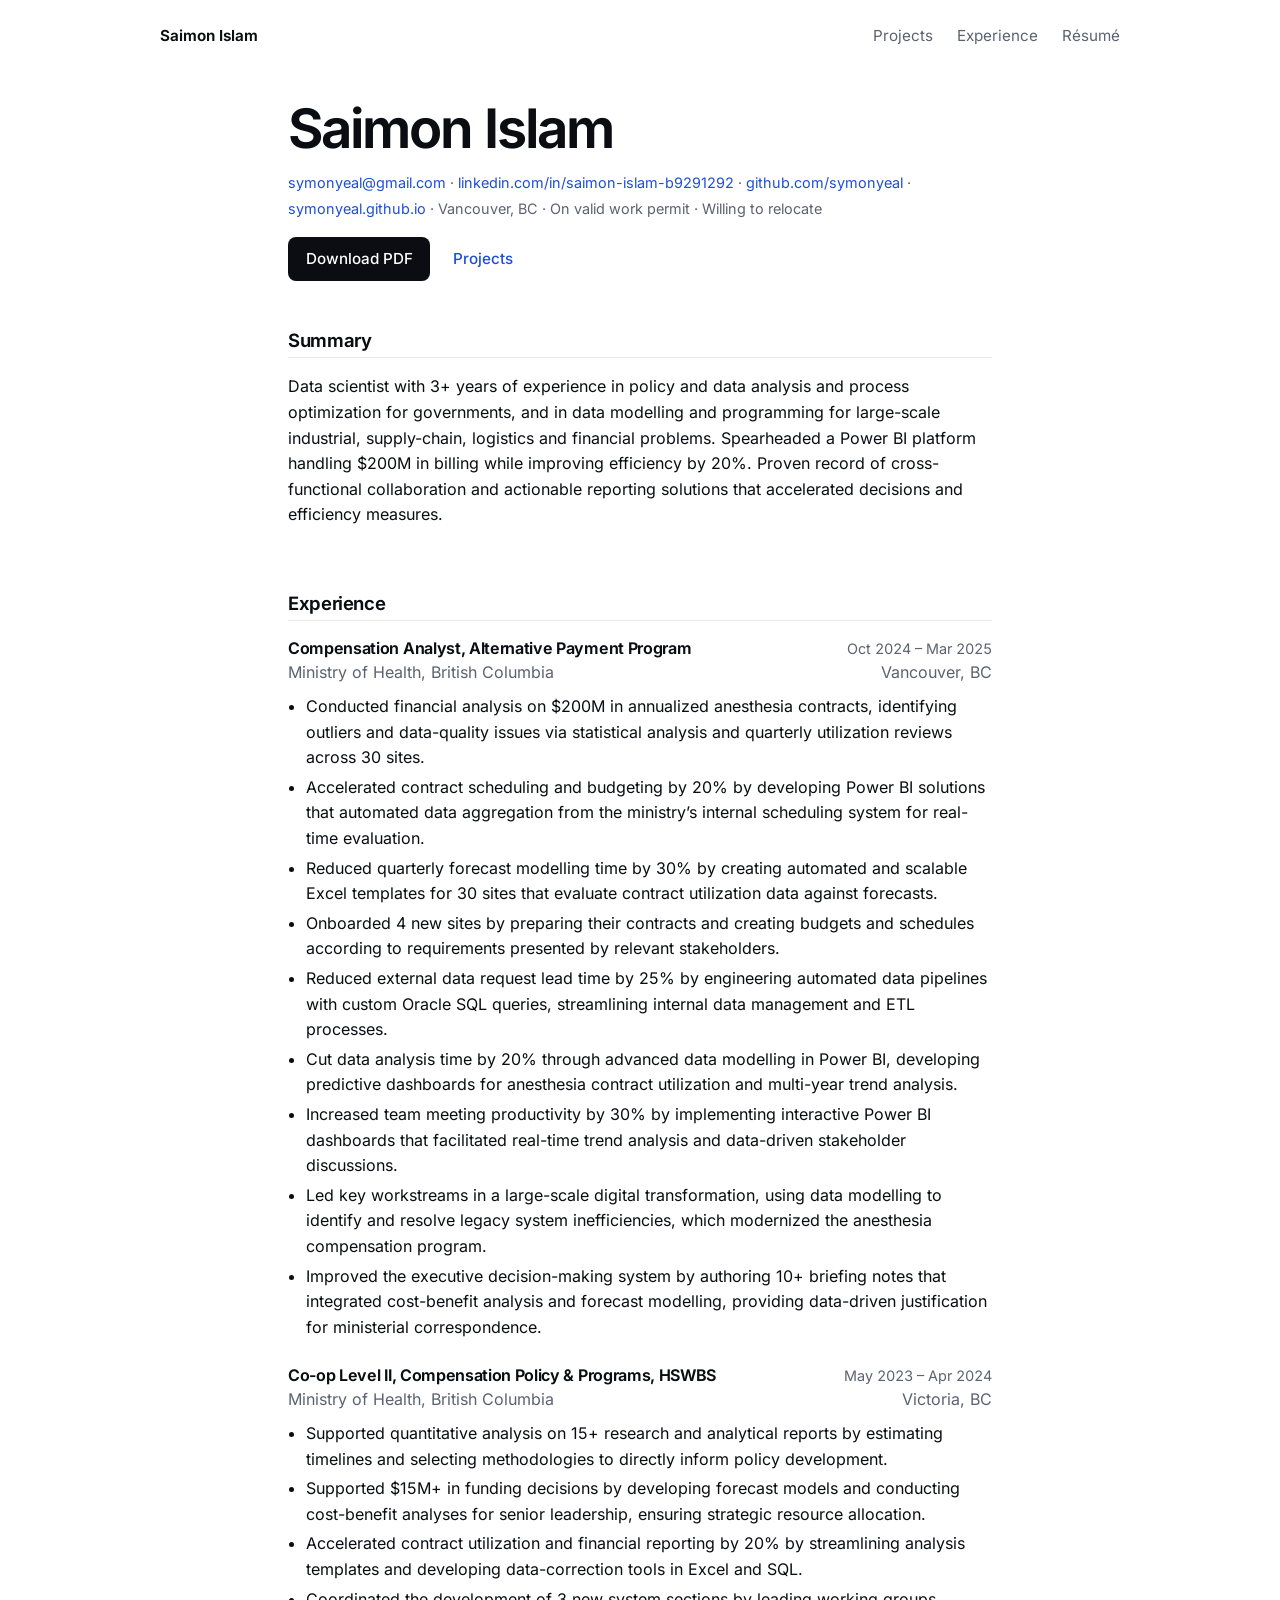
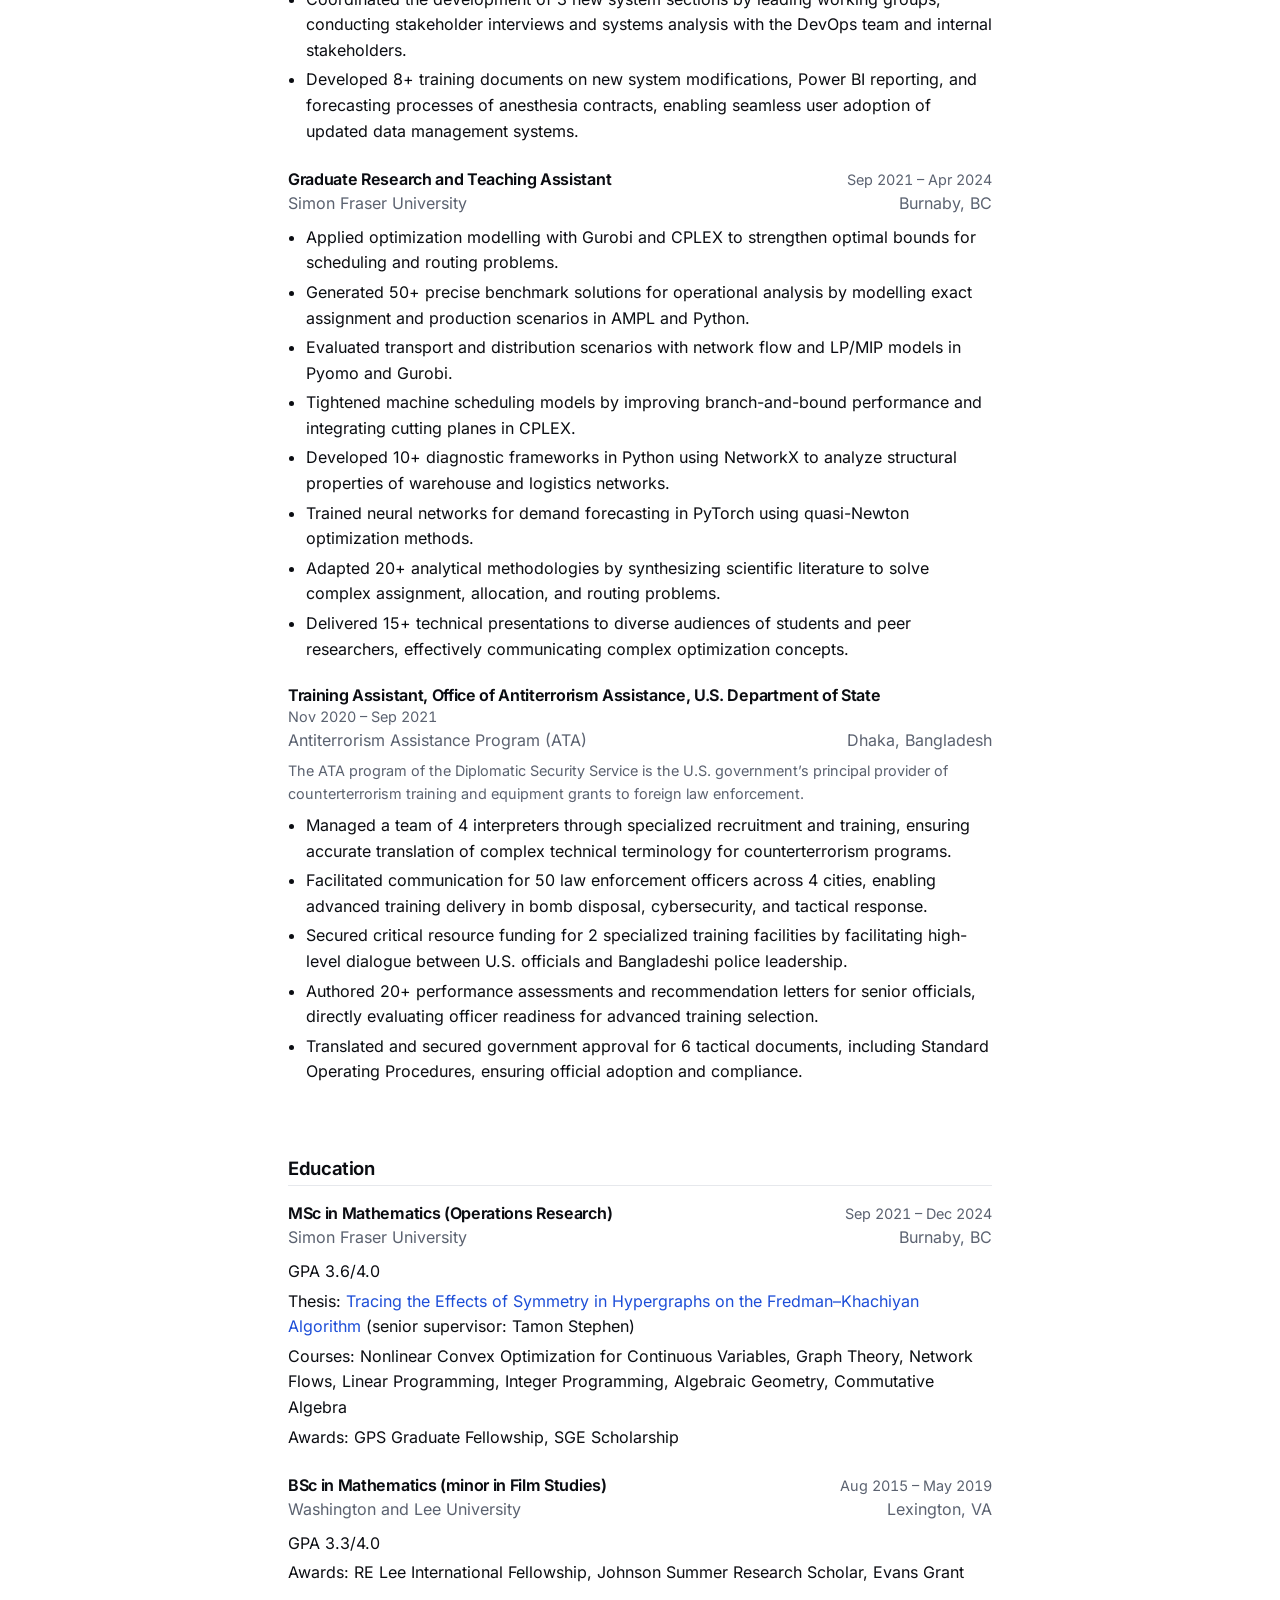
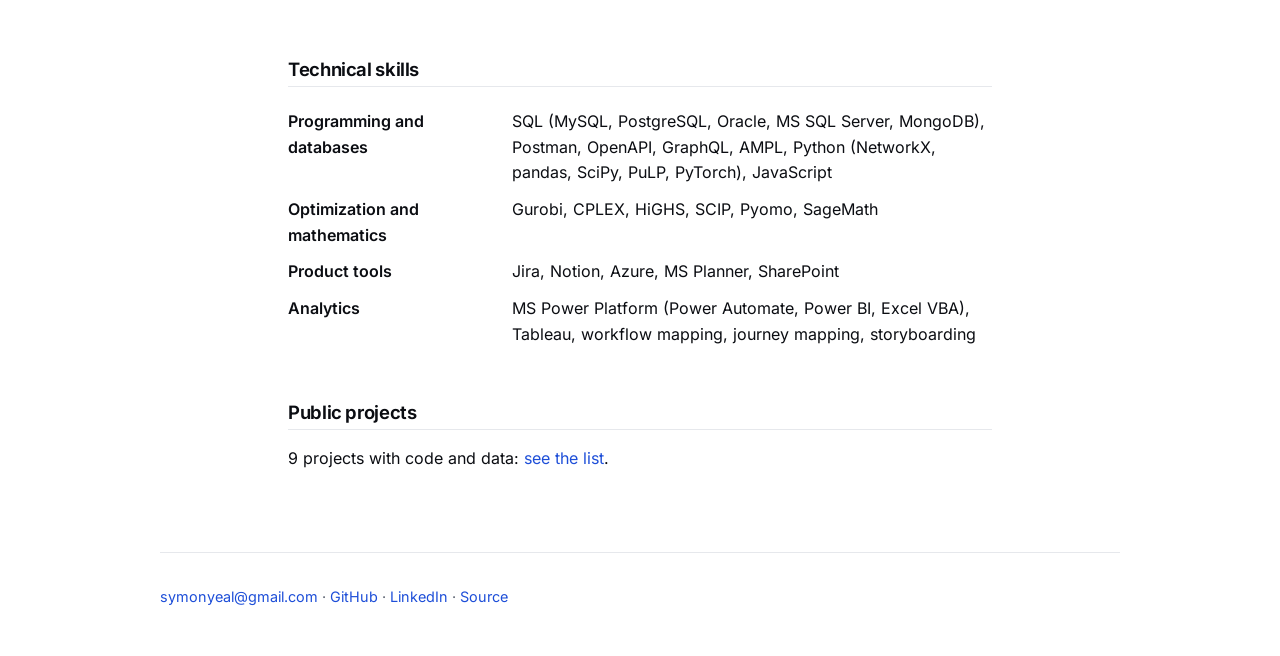
==== commit 1cd8ddd4: "Modern minimal: white, Inter, one accent; text cards; plain copy Drops the mismatched site screensho" ====
--- a/site/resume.html
+++ b/site/resume.html
@@ -14,9 +14,8 @@
 <meta property="og:image:width" content="1200">
 <meta property="og:image:height" content="627">
 <meta name="twitter:card" content="summary_large_image">
-<meta name="color-scheme" content="light dark">
 <link rel="icon" href="favicon.svg" type="image/svg+xml">
-<link rel="preload" href="assets/fonts/source-serif-4.woff2" as="font" type="font/woff2" crossorigin>
+<link rel="preload" href="assets/fonts/inter.woff2" as="font" type="font/woff2" crossorigin>
 <link rel="stylesheet" href="assets/style.css">
 </head>
 <body>
@@ -29,7 +28,7 @@
 <div class="cv-head">
 <h1>Saimon Islam</h1>
 <p class="contactline"><a href="mailto:symonyeal@gmail.com">symonyeal@gmail.com</a> · <a href="https://www.linkedin.com/in/saimon-islam-b9291292" rel="noopener">linkedin.com/in/saimon-islam-b9291292</a> · <a href="https://github.com/symonyeal" rel="noopener">github.com/symonyeal</a> · <a href="https://symonyeal.github.io/" rel="noopener">symonyeal.github.io</a> · Vancouver, BC · On valid work permit · Willing to relocate</p>
-<p class="links noprint"><a href="Saimon-Islam-Resume.pdf">Download PDF</a> · <a href="./#projects">Projects</a></p>
+<p class="links noprint"><a href="Saimon-Islam-Resume.pdf" class="btn">Download PDF</a><a href="./#projects">Projects</a></p>
 </div>
 <section aria-labelledby="sum-h"><h2 id="sum-h">Summary</h2><p>Data scientist with 3+ years of experience in policy and data analysis and process optimization for governments, and in data modelling and programming for large-scale industrial, supply-chain, logistics and financial problems. Spearheaded a Power BI platform handling $200M in billing while improving efficiency by 20%. Proven record of cross-functional collaboration and actionable reporting solutions that accelerated decisions and efficiency measures.</p></section>
 <section aria-labelledby="xp-h"><h2 id="xp-h">Experience</h2><article class="job"><div class="row"><h3>Compensation Analyst, Alternative Payment Program</h3><span class="when">Oct 2024 – Mar 2025</span></div>
--- a/site/assets/style.css
+++ b/site/assets/style.css
@@ -1,113 +1,102 @@
-@font-face { font-family: "Source Serif 4"; font-style: normal; font-weight: 300 700; font-display: swap;
-  src: url(fonts/source-serif-4.woff2) format("woff2"); }
-@font-face { font-family: "Source Serif 4"; font-style: italic; font-weight: 300 700; font-display: swap;
-  src: url(fonts/source-serif-4-italic.woff2) format("woff2"); }
+@font-face { font-family: "Inter"; font-style: normal; font-weight: 100 900; font-display: swap;
+  src: url(fonts/inter.woff2) format("woff2"); }
 
 :root {
-  --bg: #fdfdfb; --ink: #1a1a1a; --muted: #5f6368; --rule: #e3e1dc; --link: #1f4e8c; --opt: #1f4e8c;
-  --serif: "Source Serif 4", Georgia, "Times New Roman", serif;
-  --sans: system-ui, -apple-system, "Segoe UI", Roboto, "Helvetica Neue", Arial, sans-serif;
-  --mono: ui-monospace, Consolas, monospace;
-}
-@media (prefers-color-scheme: dark) {
-  :root { --bg: #161718; --ink: #e6e4df; --muted: #a0a3a7; --rule: #303235; --link: #8fb4e8; --opt: #8fb4e8; }
-  .fig img { filter: brightness(.9); }
+  --bg: #ffffff; --ink: #0b0d12; --muted: #5b6270; --rule: #e6e8ec; --card: #f7f8fa; --accent: #1d4ed8; --opt: #1d4ed8;
+  --sans: "Inter", system-ui, -apple-system, "Segoe UI", Roboto, Arial, sans-serif;
 }
 
 *, *::before, *::after { box-sizing: border-box; }
-html { -webkit-text-size-adjust: 100%; }
-body { margin: 0; background: var(--bg); color: var(--ink); font: 400 1.0625rem/1.6 var(--serif); }
-img { max-width: 100%; height: auto; display: block; }
-a { color: var(--link); text-decoration-thickness: 1px; text-underline-offset: .18em; }
-a:hover { text-decoration-thickness: 2px; }
-:focus-visible { outline: 2px solid var(--link); outline-offset: 2px; }
-h1, h2, h3 { font-weight: 600; line-height: 1.2; }
-h1 { font-size: 2.2rem; margin: 0 0 .2rem; }
-h2 { font-size: 1.35rem; margin: 3rem 0 1.2rem; padding-bottom: .3rem; border-bottom: 1px solid var(--rule); }
-h3 { font-size: 1.1rem; margin: 0; }
-p { margin: 0 0 .9rem; }
+html { -webkit-text-size-adjust: 100%; scroll-padding-top: 1rem; }
+body { margin: 0; background: var(--bg); color: var(--ink); font: 400 1rem/1.6 var(--sans);
+  font-feature-settings: "cv11", "ss01"; -webkit-font-smoothing: antialiased; }
+a { color: var(--accent); text-decoration: none; }
+a:hover { text-decoration: underline; text-underline-offset: .2em; }
+:focus-visible { outline: 2px solid var(--accent); outline-offset: 2px; border-radius: 4px; }
+h1, h2, h3 { font-weight: 650; letter-spacing: -.02em; line-height: 1.2; }
+h1 { font-size: clamp(2.4rem, 6vw, 3.4rem); letter-spacing: -.035em; margin: 0 0 .5rem; }
+h2 { font-size: 1.5rem; margin: 0 0 1.5rem; }
+h3 { font-size: 1.1rem; margin: 0 0 .5rem; }
+p { margin: 0 0 1rem; }
 
-.wrap { max-width: 46rem; margin: 0 auto; padding-inline: 1rem; }
-@media (min-width: 40rem) { .wrap { padding-inline: 1.5rem; } }
+.wrap { max-width: 64rem; margin: 0 auto; padding-inline: 1rem; }
+@media (min-width: 40rem) { .wrap { padding-inline: 2rem; } }
 .skip { position: absolute; left: -999px; top: 0; background: var(--bg); padding: .5rem 1rem; }
 .skip:focus { left: 1rem; }
 
-.top { display: flex; flex-wrap: wrap; justify-content: space-between; align-items: baseline; gap: .3rem 1.5rem;
-  padding-block: 1.2rem; font-family: var(--sans); font-size: .9rem; }
-.brand { color: var(--ink); text-decoration: none; font-weight: 600; }
-.top nav { display: flex; gap: 1.2rem; }
-.top nav a { color: var(--muted); text-decoration: none; }
-.top nav a:hover { color: var(--ink); }
+.top { display: flex; flex-wrap: wrap; justify-content: space-between; align-items: center; gap: .5rem 2rem; padding-block: 1.5rem; font-size: .95rem; }
+.brand { color: var(--ink); font-weight: 650; }
+.top nav { display: flex; gap: 1.5rem; }
+.top nav a { color: var(--muted); }
+.top nav a:hover { color: var(--ink); text-decoration: none; }
 
-.intro { padding-top: 2rem; }
-.role, .status { color: var(--muted); margin-bottom: 1.5rem; }
-.photo { width: 7rem; height: 7rem; object-fit: cover; border-radius: 50%; margin-bottom: 1rem; }
-.links { font-family: var(--sans); font-size: .92rem; }
-.meta, .cap { color: var(--muted); font-family: var(--sans); font-size: .85rem; margin: .1rem 0 .5rem; }
+section { padding-block: 3.5rem; }
+.intro { padding-block: 4rem 3rem; max-width: 42rem; }
+.role { font-size: 1.15rem; color: var(--muted); margin-bottom: 1.5rem; }
+.status { color: var(--muted); }
+.intro p:not(.role):not(.links) { font-size: 1.1rem; }
+.photo { width: 7rem; height: 7rem; object-fit: cover; border-radius: 50%; margin-bottom: 1.5rem; }
+.links { display: flex; flex-wrap: wrap; align-items: center; gap: .5rem 1.4rem; font-size: .95rem; font-weight: 500; margin: 0; }
+.btn { background: var(--ink); color: #fff; padding: .6rem 1.1rem; border-radius: 8px; }
+.btn:hover { text-decoration: none; background: #2a2f3a; }
 
-/* projects: figure beside text */
-.projects { list-style: none; margin: 0; padding: 0; }
-.project { display: grid; gap: .8rem 1.5rem; padding-block: 1.4rem; border-bottom: 1px solid var(--rule); }
-.project:last-child { border-bottom: 0; }
-@media (min-width: 44rem) { .project { grid-template-columns: 13rem 1fr; align-items: start; } }
-.project h3 a { color: var(--ink); text-decoration: none; }
-.project h3 a:hover { text-decoration: underline; }
-.project .links { margin: 0; }
-.fig { margin: 0; }
-.fig img, .fig .eq { border: 1px solid var(--rule); background: #fff; aspect-ratio: 3 / 2; width: 100%; object-fit: cover; }
-.fig .eq { display: grid; place-items: center; padding: .8rem; background: var(--bg); font: italic .82rem/1.6 var(--serif);
-  text-align: center; overflow-wrap: anywhere; }
-details { margin: 0 0 .6rem; font-size: .97rem; }
-summary { cursor: pointer; font-family: var(--sans); font-size: .88rem; color: var(--link); }
-details[open] summary { margin-bottom: .6rem; }
-details ul { margin: -.5rem 0 .9rem; padding-left: 1.2rem; }
-details li + li { margin-top: .3rem; }
+/* projects */
+.grid { list-style: none; margin: 0; padding: 0; display: grid; gap: 1rem; }
+@media (min-width: 44rem) { .grid { grid-template-columns: 1fr 1fr; } }
+.card { display: flex; flex-direction: column; background: var(--card); border: 1px solid var(--rule); border-radius: 12px; padding: 1.5rem; }
+.card h3 a { color: var(--ink); }
+.card > p:not(.meta):not(.links) { color: #2b303a; font-size: .97rem; }
+.card .links { margin-top: auto; font-size: .9rem; }
+.meta { color: var(--muted); font-size: .82rem; font-weight: 500; margin: 0 0 .4rem; }
 
-.cvlist { list-style: none; padding: 0; margin: 0 0 1rem; }
-.cvlist li { display: grid; gap: 0 1.5rem; padding: .25rem 0; }
-@media (min-width: 40rem) { .cvlist li { grid-template-columns: 10rem 1fr; } }
-.when { color: var(--muted); font-family: var(--sans); font-size: .85rem; font-variant-numeric: tabular-nums; white-space: nowrap; padding-top: .15rem; }
+/* experience */
+#experience { border-top: 1px solid var(--rule); }
+.cvlist { list-style: none; padding: 0; margin: 0 0 2.5rem; max-width: 48rem; }
+.cvlist li { display: grid; gap: 0 2rem; padding: .55rem 0; }
+@media (min-width: 40rem) { .cvlist li { grid-template-columns: 11rem 1fr; } }
+.when { color: var(--muted); font-size: .9rem; font-variant-numeric: tabular-nums; white-space: nowrap; }
 
-.foot { margin-top: 3rem; padding-block: 1.5rem 2.5rem; border-top: 1px solid var(--rule); color: var(--muted);
-  font-family: var(--sans); font-size: .85rem; }
+.foot { padding-block: 0 3rem; color: var(--muted); font-size: .9rem; }
+.foot p { margin: 0; padding-top: 2rem; border-top: 1px solid var(--rule); }
 
 /* résumé */
-.cv { padding-block: 1rem 2rem; }
-.contactline { font-family: var(--sans); font-size: .85rem; color: var(--muted); line-height: 1.7; }
-.cv section { padding-block: .5rem; }
-.cv h2 { margin-top: 1.8rem; }
-.job { margin-bottom: 1.3rem; }
+.cv { max-width: 48rem; padding-block: 1.5rem 3rem; }
+.contactline { font-size: .9rem; color: var(--muted); line-height: 1.8; }
+.cv .links { margin-bottom: 1rem; }
+.cv section { padding-block: 1rem; }
+.cv h2 { font-size: 1.15rem; padding-bottom: .4rem; border-bottom: 1px solid var(--rule); margin: 1rem 0 1rem; }
+.job { margin-bottom: 1.5rem; }
 .row { display: flex; flex-wrap: wrap; justify-content: space-between; gap: 0 1rem; align-items: baseline; }
-.row h3 { font-size: 1.05rem; }
-.sub { color: var(--muted); font-style: italic; }
+.row h3 { font-size: 1rem; margin: 0; }
+.sub { color: var(--muted); }
 .note { color: var(--muted); font-size: .9rem; margin: .3rem 0; }
-.job ul { margin: .4rem 0 0; padding-left: 1.1rem; }
-.job li + li { margin-top: .2rem; }
+.job ul { margin: .5rem 0 0; padding-left: 1.1rem; }
+.job li + li { margin-top: .25rem; }
 .job ul.plain { list-style: none; padding: 0; }
 .skills { margin: 0; }
-.skills div { display: grid; gap: 0 1rem; padding: .3rem 0; }
-@media (min-width: 40rem) { .skills div { grid-template-columns: 12rem 1fr; } }
+.skills div { display: grid; gap: 0 1rem; padding: .35rem 0; }
+@media (min-width: 40rem) { .skills div { grid-template-columns: 13rem 1fr; } }
 .skills dt { font-weight: 600; }
 .skills dd { margin: 0; }
 
 @media print {
-  :root { --bg: #fff; --ink: #000; --muted: #333; --opt: #1d4e63; --rule: #bbb; }
+  :root { --ink: #000; --muted: #333; --opt: #1d3f8a; --rule: #bbb; }
   @page { size: Letter; }
-  body { font-size: 9.4pt; line-height: 1.36; background: #fff; }
+  body { font-size: 8.9pt; line-height: 1.38; }
   .top, .foot, .skip, .noprint { display: none !important; }
   .wrap.cv { max-width: none; padding: 0; }
-  .cv h1 { font-size: 20pt; margin: 0 0 2pt; }
-  .contactline { font: 8.8pt var(--sans); margin-bottom: 4pt; }
-  .contactline a, .cv a { color: inherit; text-decoration: none; }
-  .cv section { padding-block: 5pt 0; border: 0; }
-  .cv h2 { font: 600 9.6pt var(--sans); letter-spacing: .08em; text-transform: uppercase; color: var(--opt);
+  .cv h1 { font-size: 19pt; margin: 0 0 2pt; }
+  .contactline { font-size: 8.4pt; margin-bottom: 4pt; }
+  .contactline a, .cv a { color: inherit; }
+  .cv section { padding-block: 5pt 0; }
+  .cv h2 { font-size: 9.4pt; letter-spacing: .06em; text-transform: uppercase; color: var(--opt);
     border-bottom: 1px solid var(--opt); margin: 0 0 5pt; padding-bottom: 2pt; }
-  .row h3 { font-size: 10pt; }
+  .row h3 { font-size: 9.6pt; }
   .job { margin-bottom: 7pt; }
   .job li, .skills div { break-inside: avoid; }
   .cv h2, .row, .sub { break-after: avoid; }
   .job ul { margin-top: 2pt; }
   .job li + li { margin-top: 1pt; }
-  .note { font-size: 8.6pt; margin: 2pt 0 0; }
+  .note { font-size: 8.2pt; margin: 2pt 0 0; }
   .skills div { grid-template-columns: 11.5rem 1fr; padding: 1pt 0; }
 }
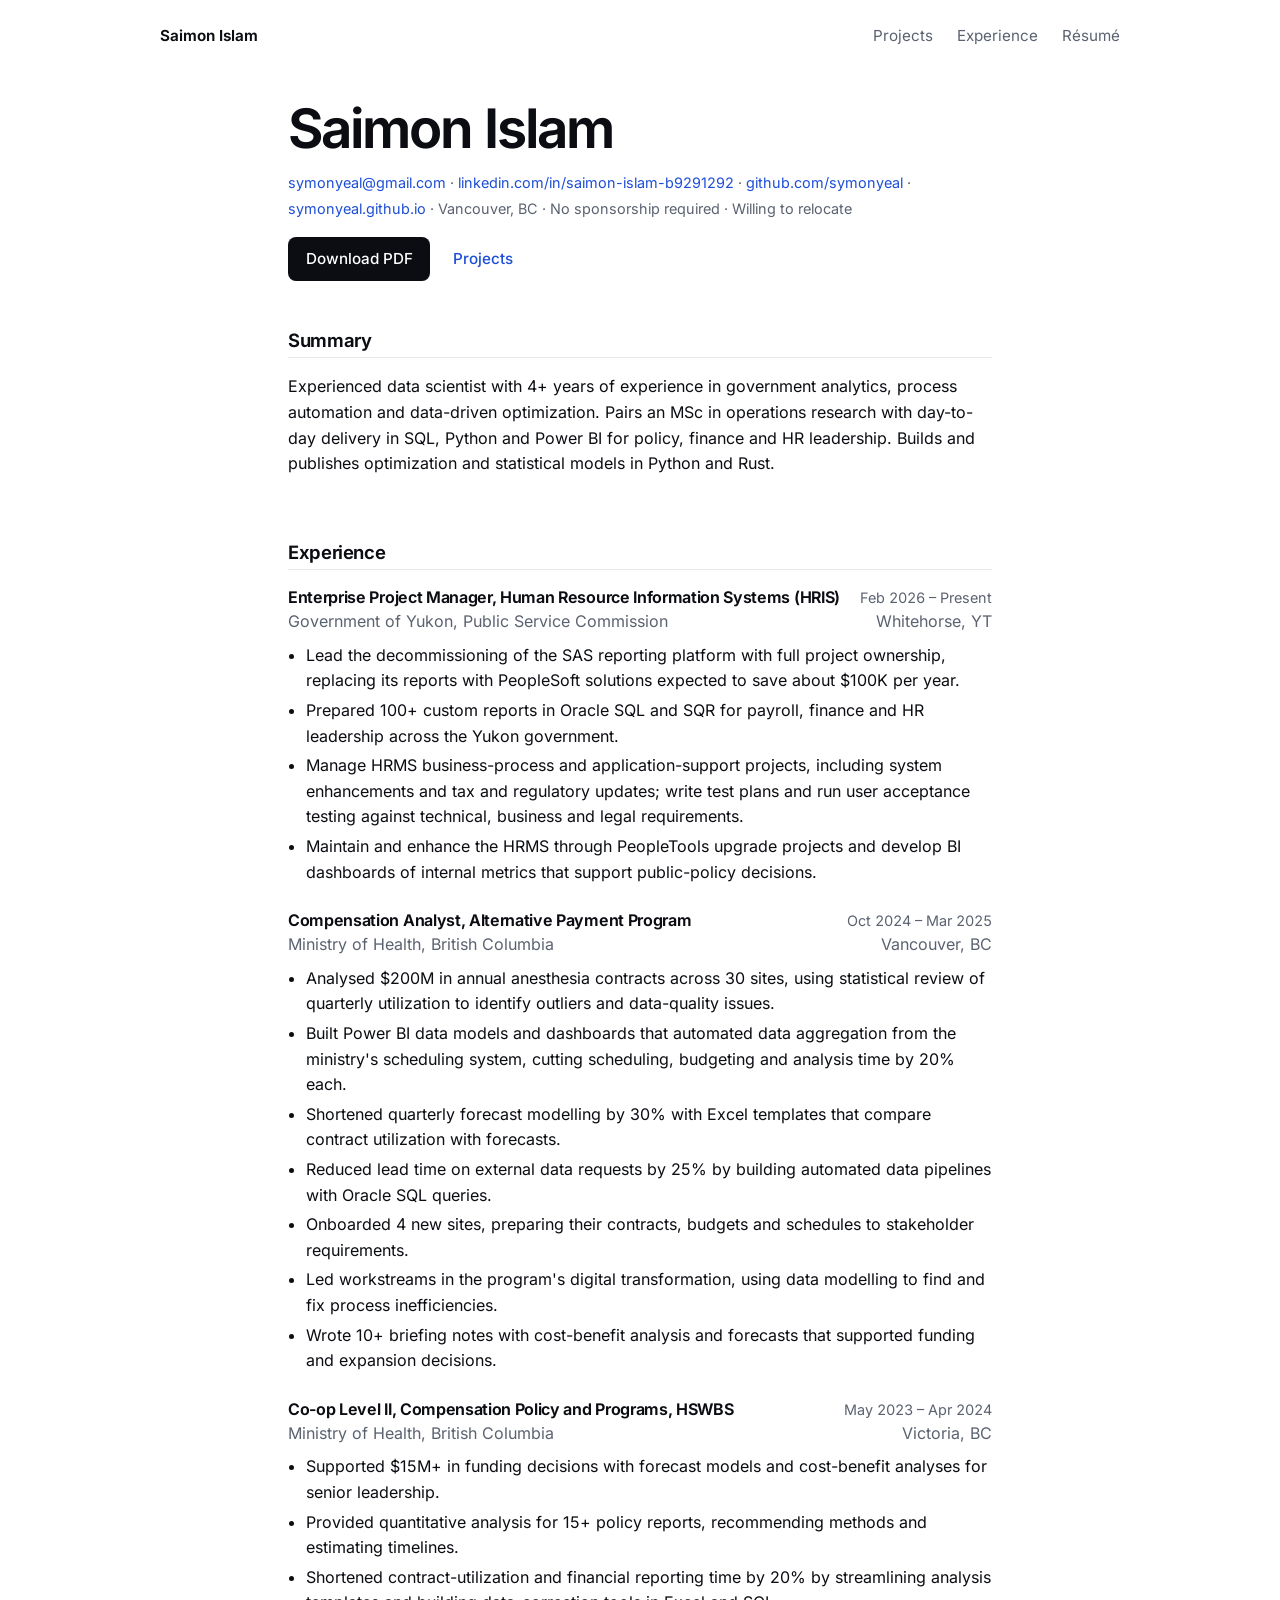
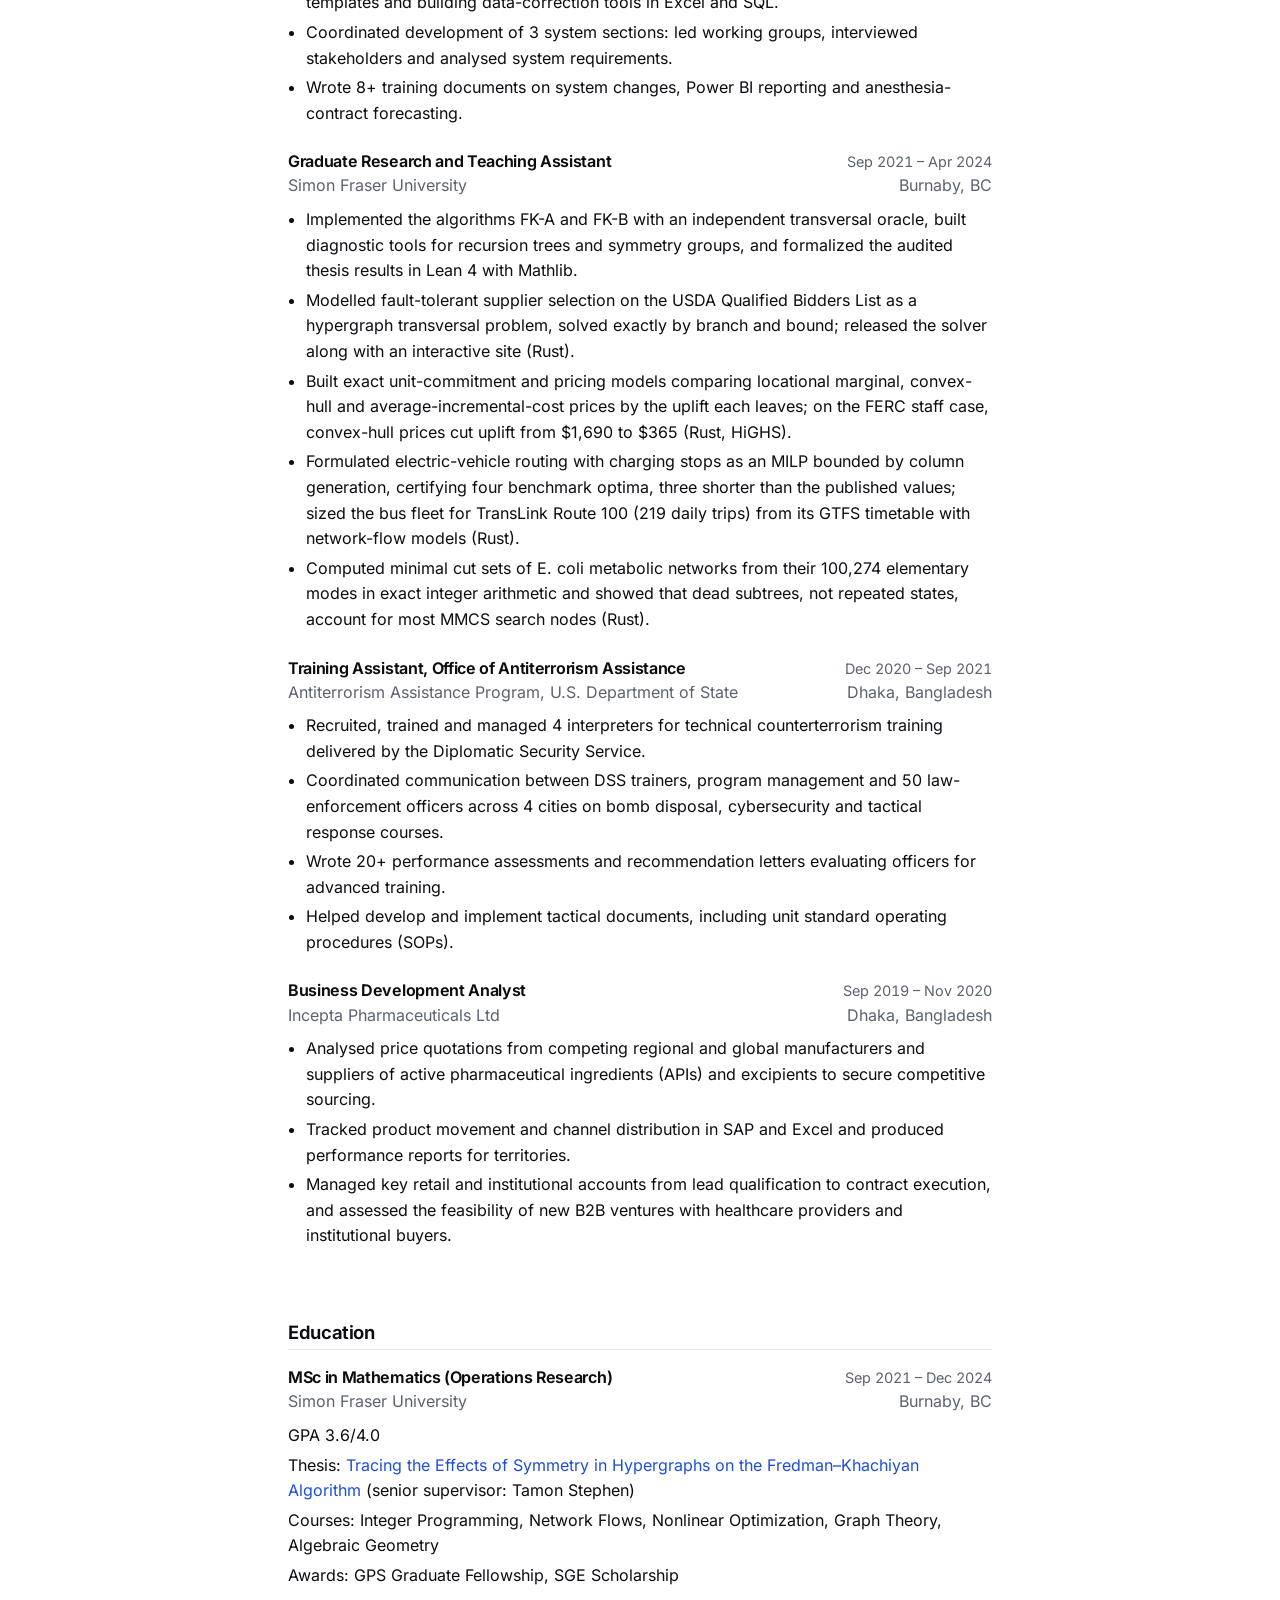
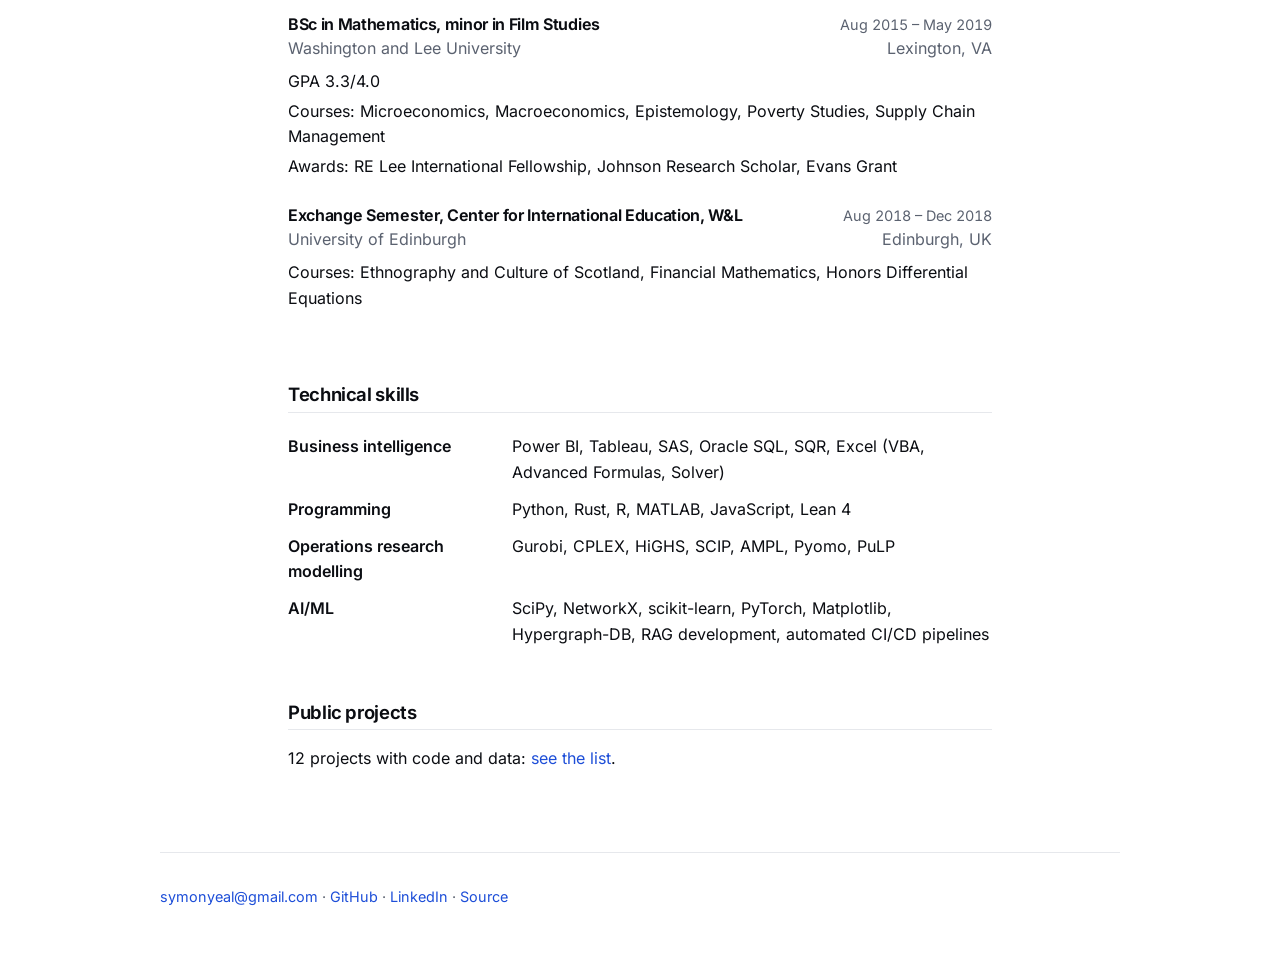
==== commit 4899bc3b: "Refresh the resume and project cards from their current sources Re-transcribe the resume from the ow" ====
--- a/site/resume.html
+++ b/site/resume.html
@@ -27,21 +27,24 @@
 <main id="main" class="cv wrap">
 <div class="cv-head">
 <h1>Saimon Islam</h1>
-<p class="contactline"><a href="mailto:symonyeal@gmail.com">symonyeal@gmail.com</a> · <a href="https://www.linkedin.com/in/saimon-islam-b9291292" rel="noopener">linkedin.com/in/saimon-islam-b9291292</a> · <a href="https://github.com/symonyeal" rel="noopener">github.com/symonyeal</a> · <a href="https://symonyeal.github.io/" rel="noopener">symonyeal.github.io</a> · Vancouver, BC · On valid work permit · Willing to relocate</p>
+<p class="contactline"><a href="mailto:symonyeal@gmail.com">symonyeal@gmail.com</a> · <a href="https://www.linkedin.com/in/saimon-islam-b9291292" rel="noopener">linkedin.com/in/saimon-islam-b9291292</a> · <a href="https://github.com/symonyeal" rel="noopener">github.com/symonyeal</a> · <a href="https://symonyeal.github.io/" rel="noopener">symonyeal.github.io</a> · Vancouver, BC · No sponsorship required · Willing to relocate</p>
 <p class="links noprint"><a href="Saimon-Islam-Resume.pdf" class="btn">Download PDF</a><a href="./#projects">Projects</a></p>
 </div>
-<section aria-labelledby="sum-h"><h2 id="sum-h">Summary</h2><p>Data scientist with 3+ years of experience in policy and data analysis and process optimization for governments, and in data modelling and programming for large-scale industrial, supply-chain, logistics and financial problems. Spearheaded a Power BI platform handling $200M in billing while improving efficiency by 20%. Proven record of cross-functional collaboration and actionable reporting solutions that accelerated decisions and efficiency measures.</p></section>
-<section aria-labelledby="xp-h"><h2 id="xp-h">Experience</h2><article class="job"><div class="row"><h3>Compensation Analyst, Alternative Payment Program</h3><span class="when">Oct 2024 – Mar 2025</span></div>
-<div class="row sub"><span>Ministry of Health, British Columbia</span><span>Vancouver, BC</span></div><ul><li>Conducted financial analysis on $200M in annualized anesthesia contracts, identifying outliers and data-quality issues via statistical analysis and quarterly utilization reviews across 30 sites.</li><li>Accelerated contract scheduling and budgeting by 20% by developing Power BI solutions that automated data aggregation from the ministry’s internal scheduling system for real-time evaluation.</li><li>Reduced quarterly forecast modelling time by 30% by creating automated and scalable Excel templates for 30 sites that evaluate contract utilization data against forecasts.</li><li>Onboarded 4 new sites by preparing their contracts and creating budgets and schedules according to requirements presented by relevant stakeholders.</li><li>Reduced external data request lead time by 25% by engineering automated data pipelines with custom Oracle SQL queries, streamlining internal data management and ETL processes.</li><li>Cut data analysis time by 20% through advanced data modelling in Power BI, developing predictive dashboards for anesthesia contract utilization and multi-year trend analysis.</li><li>Increased team meeting productivity by 30% by implementing interactive Power BI dashboards that facilitated real-time trend analysis and data-driven stakeholder discussions.</li><li>Led key workstreams in a large-scale digital transformation, using data modelling to identify and resolve legacy system inefficiencies, which modernized the anesthesia compensation program.</li><li>Improved the executive decision-making system by authoring 10+ briefing notes that integrated cost-benefit analysis and forecast modelling, providing data-driven justification for ministerial correspondence.</li></ul></article><article class="job"><div class="row"><h3>Co-op Level II, Compensation Policy &amp; Programs, HSWBS</h3><span class="when">May 2023 – Apr 2024</span></div>
-<div class="row sub"><span>Ministry of Health, British Columbia</span><span>Victoria, BC</span></div><ul><li>Supported quantitative analysis on 15+ research and analytical reports by estimating timelines and selecting methodologies to directly inform policy development.</li><li>Supported $15M+ in funding decisions by developing forecast models and conducting cost-benefit analyses for senior leadership, ensuring strategic resource allocation.</li><li>Accelerated contract utilization and financial reporting by 20% by streamlining analysis templates and developing data-correction tools in Excel and SQL.</li><li>Coordinated the development of 3 new system sections by leading working groups, conducting stakeholder interviews and systems analysis with the DevOps team and internal stakeholders.</li><li>Developed 8+ training documents on new system modifications, Power BI reporting, and forecasting processes of anesthesia contracts, enabling seamless user adoption of updated data management systems.</li></ul></article><article class="job"><div class="row"><h3>Graduate Research and Teaching Assistant</h3><span class="when">Sep 2021 – Apr 2024</span></div>
-<div class="row sub"><span>Simon Fraser University</span><span>Burnaby, BC</span></div><ul><li>Applied optimization modelling with Gurobi and CPLEX to strengthen optimal bounds for scheduling and routing problems.</li><li>Generated 50+ precise benchmark solutions for operational analysis by modelling exact assignment and production scenarios in AMPL and Python.</li><li>Evaluated transport and distribution scenarios with network flow and LP/MIP models in Pyomo and Gurobi.</li><li>Tightened machine scheduling models by improving branch-and-bound performance and integrating cutting planes in CPLEX.</li><li>Developed 10+ diagnostic frameworks in Python using NetworkX to analyze structural properties of warehouse and logistics networks.</li><li>Trained neural networks for demand forecasting in PyTorch using quasi-Newton optimization methods.</li><li>Adapted 20+ analytical methodologies by synthesizing scientific literature to solve complex assignment, allocation, and routing problems.</li><li>Delivered 15+ technical presentations to diverse audiences of students and peer researchers, effectively communicating complex optimization concepts.</li></ul></article><article class="job"><div class="row"><h3>Training Assistant, Office of Antiterrorism Assistance, U.S. Department of State</h3><span class="when">Nov 2020 – Sep 2021</span></div>
-<div class="row sub"><span>Antiterrorism Assistance Program (ATA)</span><span>Dhaka, Bangladesh</span></div><p class="note">The ATA program of the Diplomatic Security Service is the U.S. government’s principal provider of counterterrorism training and equipment grants to foreign law enforcement.</p><ul><li>Managed a team of 4 interpreters through specialized recruitment and training, ensuring accurate translation of complex technical terminology for counterterrorism programs.</li><li>Facilitated communication for 50 law enforcement officers across 4 cities, enabling advanced training delivery in bomb disposal, cybersecurity, and tactical response.</li><li>Secured critical resource funding for 2 specialized training facilities by facilitating high-level dialogue between U.S. officials and Bangladeshi police leadership.</li><li>Authored 20+ performance assessments and recommendation letters for senior officials, directly evaluating officer readiness for advanced training selection.</li><li>Translated and secured government approval for 6 tactical documents, including Standard Operating Procedures, ensuring official adoption and compliance.</li></ul></article></section>
+<section aria-labelledby="sum-h"><h2 id="sum-h">Summary</h2><p>Experienced data scientist with 4+ years of experience in government analytics, process automation and data-driven optimization. Pairs an MSc in operations research with day-to-day delivery in SQL, Python and Power BI for policy, finance and HR leadership. Builds and publishes optimization and statistical models in Python and Rust.</p></section>
+<section aria-labelledby="xp-h"><h2 id="xp-h">Experience</h2><article class="job"><div class="row"><h3>Enterprise Project Manager, Human Resource Information Systems (HRIS)</h3><span class="when">Feb 2026 – Present</span></div>
+<div class="row sub"><span>Government of Yukon, Public Service Commission</span><span>Whitehorse, YT</span></div><ul><li>Lead the decommissioning of the SAS reporting platform with full project ownership, replacing its reports with PeopleSoft solutions expected to save about $100K per year.</li><li>Prepared 100+ custom reports in Oracle SQL and SQR for payroll, finance and HR leadership across the Yukon government.</li><li>Manage HRMS business-process and application-support projects, including system enhancements and tax and regulatory updates; write test plans and run user acceptance testing against technical, business and legal requirements.</li><li>Maintain and enhance the HRMS through PeopleTools upgrade projects and develop BI dashboards of internal metrics that support public-policy decisions.</li></ul></article><article class="job"><div class="row"><h3>Compensation Analyst, Alternative Payment Program</h3><span class="when">Oct 2024 – Mar 2025</span></div>
+<div class="row sub"><span>Ministry of Health, British Columbia</span><span>Vancouver, BC</span></div><ul><li>Analysed $200M in annual anesthesia contracts across 30 sites, using statistical review of quarterly utilization to identify outliers and data-quality issues.</li><li>Built Power BI data models and dashboards that automated data aggregation from the ministry&#x27;s scheduling system, cutting scheduling, budgeting and analysis time by 20% each.</li><li>Shortened quarterly forecast modelling by 30% with Excel templates that compare contract utilization with forecasts.</li><li>Reduced lead time on external data requests by 25% by building automated data pipelines with Oracle SQL queries.</li><li>Onboarded 4 new sites, preparing their contracts, budgets and schedules to stakeholder requirements.</li><li>Led workstreams in the program&#x27;s digital transformation, using data modelling to find and fix process inefficiencies.</li><li>Wrote 10+ briefing notes with cost-benefit analysis and forecasts that supported funding and expansion decisions.</li></ul></article><article class="job"><div class="row"><h3>Co-op Level II, Compensation Policy and Programs, HSWBS</h3><span class="when">May 2023 – Apr 2024</span></div>
+<div class="row sub"><span>Ministry of Health, British Columbia</span><span>Victoria, BC</span></div><ul><li>Supported $15M+ in funding decisions with forecast models and cost-benefit analyses for senior leadership.</li><li>Provided quantitative analysis for 15+ policy reports, recommending methods and estimating timelines.</li><li>Shortened contract-utilization and financial reporting time by 20% by streamlining analysis templates and building data-correction tools in Excel and SQL.</li><li>Coordinated development of 3 system sections: led working groups, interviewed stakeholders and analysed system requirements.</li><li>Wrote 8+ training documents on system changes, Power BI reporting and anesthesia-contract forecasting.</li></ul></article><article class="job"><div class="row"><h3>Graduate Research and Teaching Assistant</h3><span class="when">Sep 2021 – Apr 2024</span></div>
+<div class="row sub"><span>Simon Fraser University</span><span>Burnaby, BC</span></div><ul><li>Implemented the algorithms FK-A and FK-B with an independent transversal oracle, built diagnostic tools for recursion trees and symmetry groups, and formalized the audited thesis results in Lean 4 with Mathlib.</li><li>Modelled fault-tolerant supplier selection on the USDA Qualified Bidders List as a hypergraph transversal problem, solved exactly by branch and bound; released the solver along with an interactive site (Rust).</li><li>Built exact unit-commitment and pricing models comparing locational marginal, convex-hull and average-incremental-cost prices by the uplift each leaves; on the FERC staff case, convex-hull prices cut uplift from $1,690 to $365 (Rust, HiGHS).</li><li>Formulated electric-vehicle routing with charging stops as an MILP bounded by column generation, certifying four benchmark optima, three shorter than the published values; sized the bus fleet for TransLink Route 100 (219 daily trips) from its GTFS timetable with network-flow models (Rust).</li><li>Computed minimal cut sets of E. coli metabolic networks from their 100,274 elementary modes in exact integer arithmetic and showed that dead subtrees, not repeated states, account for most MMCS search nodes (Rust).</li></ul></article><article class="job"><div class="row"><h3>Training Assistant, Office of Antiterrorism Assistance</h3><span class="when">Dec 2020 – Sep 2021</span></div>
+<div class="row sub"><span>Antiterrorism Assistance Program, U.S. Department of State</span><span>Dhaka, Bangladesh</span></div><ul><li>Recruited, trained and managed 4 interpreters for technical counterterrorism training delivered by the Diplomatic Security Service.</li><li>Coordinated communication between DSS trainers, program management and 50 law-enforcement officers across 4 cities on bomb disposal, cybersecurity and tactical response courses.</li><li>Wrote 20+ performance assessments and recommendation letters evaluating officers for advanced training.</li><li>Helped develop and implement tactical documents, including unit standard operating procedures (SOPs).</li></ul></article><article class="job"><div class="row"><h3>Business Development Analyst</h3><span class="when">Sep 2019 – Nov 2020</span></div>
+<div class="row sub"><span>Incepta Pharmaceuticals Ltd</span><span>Dhaka, Bangladesh</span></div><ul><li>Analysed price quotations from competing regional and global manufacturers and suppliers of active pharmaceutical ingredients (APIs) and excipients to secure competitive sourcing.</li><li>Tracked product movement and channel distribution in SAP and Excel and produced performance reports for territories.</li><li>Managed key retail and institutional accounts from lead qualification to contract execution, and assessed the feasibility of new B2B ventures with healthcare providers and institutional buyers.</li></ul></article></section>
 <section aria-labelledby="ed-h"><h2 id="ed-h">Education</h2><article class="job"><div class="row"><h3>MSc in Mathematics (Operations Research)</h3><span class="when">Sep 2021 – Dec 2024</span></div>
-<div class="row sub"><span>Simon Fraser University</span><span>Burnaby, BC</span></div><ul class="plain"><li>GPA 3.6/4.0</li><li>Thesis: <a href="https://github.com/symonyeal/Hypergraph-Dualization/blob/main/Saimon%20Islam%20Manuscript%20MSc%20Thesis%20(1).pdf" rel="noopener">Tracing the Effects of Symmetry in Hypergraphs on the Fredman–Khachiyan Algorithm</a> (senior supervisor: Tamon Stephen)</li><li>Courses: Nonlinear Convex Optimization for Continuous Variables, Graph Theory, Network Flows, Linear Programming, Integer Programming, Algebraic Geometry, Commutative Algebra</li><li>Awards: GPS Graduate Fellowship, SGE Scholarship</li></ul></article><article class="job"><div class="row"><h3>BSc in Mathematics (minor in Film Studies)</h3><span class="when">Aug 2015 – May 2019</span></div>
-<div class="row sub"><span>Washington and Lee University</span><span>Lexington, VA</span></div><ul class="plain"><li>GPA 3.3/4.0</li><li>Awards: RE Lee International Fellowship, Johnson Summer Research Scholar, Evans Grant</li></ul></article></section>
-<section aria-labelledby="sk-h"><h2 id="sk-h">Technical skills</h2><dl class="skills"><div><dt>Programming and databases</dt><dd>SQL (MySQL, PostgreSQL, Oracle, MS SQL Server, MongoDB), Postman, OpenAPI, GraphQL, AMPL, Python (NetworkX, pandas, SciPy, PuLP, PyTorch), JavaScript</dd></div><div><dt>Optimization and mathematics</dt><dd>Gurobi, CPLEX, HiGHS, SCIP, Pyomo, SageMath</dd></div><div><dt>Product tools</dt><dd>Jira, Notion, Azure, MS Planner, SharePoint</dd></div><div><dt>Analytics</dt><dd>MS Power Platform (Power Automate, Power BI, Excel VBA), Tableau, workflow mapping, journey mapping, storyboarding</dd></div></dl></section>
+<div class="row sub"><span>Simon Fraser University</span><span>Burnaby, BC</span></div><ul class="plain"><li>GPA 3.6/4.0</li><li>Thesis: <a href="https://github.com/symonyeal/Hypergraph-Dualization/blob/main/thesis/2024/deposited.pdf" rel="noopener">Tracing the Effects of Symmetry in Hypergraphs on the Fredman–Khachiyan Algorithm</a> (senior supervisor: Tamon Stephen)</li><li>Courses: Integer Programming, Network Flows, Nonlinear Optimization, Graph Theory, Algebraic Geometry</li><li>Awards: GPS Graduate Fellowship, SGE Scholarship</li></ul></article><article class="job"><div class="row"><h3>BSc in Mathematics, minor in Film Studies</h3><span class="when">Aug 2015 – May 2019</span></div>
+<div class="row sub"><span>Washington and Lee University</span><span>Lexington, VA</span></div><ul class="plain"><li>GPA 3.3/4.0</li><li>Courses: Microeconomics, Macroeconomics, Epistemology, Poverty Studies, Supply Chain Management</li><li>Awards: RE Lee International Fellowship, Johnson Research Scholar, Evans Grant</li></ul></article><article class="job"><div class="row"><h3>Exchange Semester, Center for International Education, W&amp;L</h3><span class="when">Aug 2018 – Dec 2018</span></div>
+<div class="row sub"><span>University of Edinburgh</span><span>Edinburgh, UK</span></div><ul class="plain"><li>Courses: Ethnography and Culture of Scotland, Financial Mathematics, Honors Differential Equations</li></ul></article></section>
+<section aria-labelledby="sk-h"><h2 id="sk-h">Technical skills</h2><dl class="skills"><div><dt>Business intelligence</dt><dd>Power BI, Tableau, SAS, Oracle SQL, SQR, Excel (VBA, Advanced Formulas, Solver)</dd></div><div><dt>Programming</dt><dd>Python, Rust, R, MATLAB, JavaScript, Lean 4</dd></div><div><dt>Operations research modelling</dt><dd>Gurobi, CPLEX, HiGHS, SCIP, AMPL, Pyomo, PuLP</dd></div><div><dt>AI/ML</dt><dd>SciPy, NetworkX, scikit-learn, PyTorch, Matplotlib, Hypergraph-DB, RAG development, automated CI/CD pipelines</dd></div></dl></section>
 <section class="noprint" aria-labelledby="pj-h"><h2 id="pj-h">Public projects</h2>
-<p>9 projects with code and data: <a href="./#projects">see the list</a>.</p></section>
+<p>12 projects with code and data: <a href="./#projects">see the list</a>.</p></section>
 </main>
 <footer class="foot wrap">
 <p><a href="mailto:symonyeal@gmail.com">symonyeal@gmail.com</a> · <a href="https://github.com/symonyeal" rel="noopener">GitHub</a> · <a href="https://www.linkedin.com/in/saimon-islam-b9291292" rel="noopener">LinkedIn</a> · <a href="https://github.com/symonyeal/symonyeal.github.io" rel="noopener">Source</a></p>
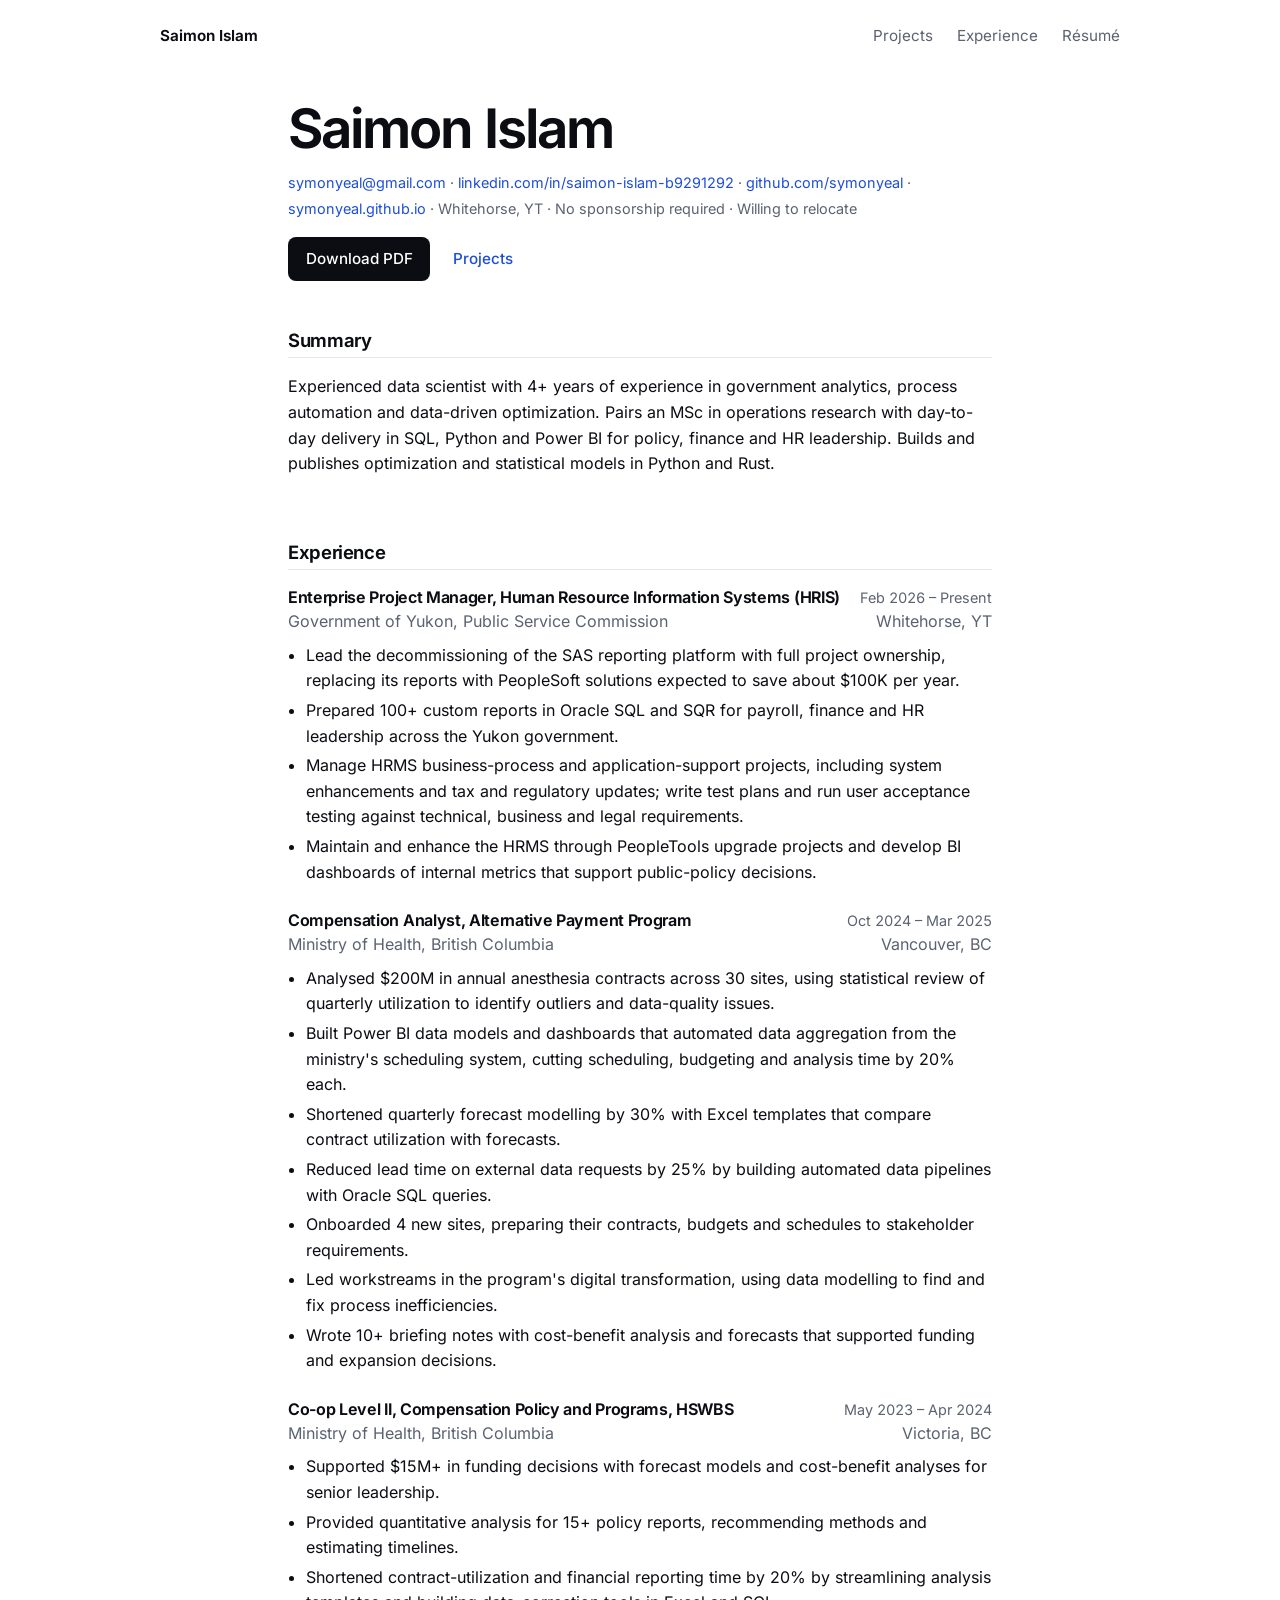
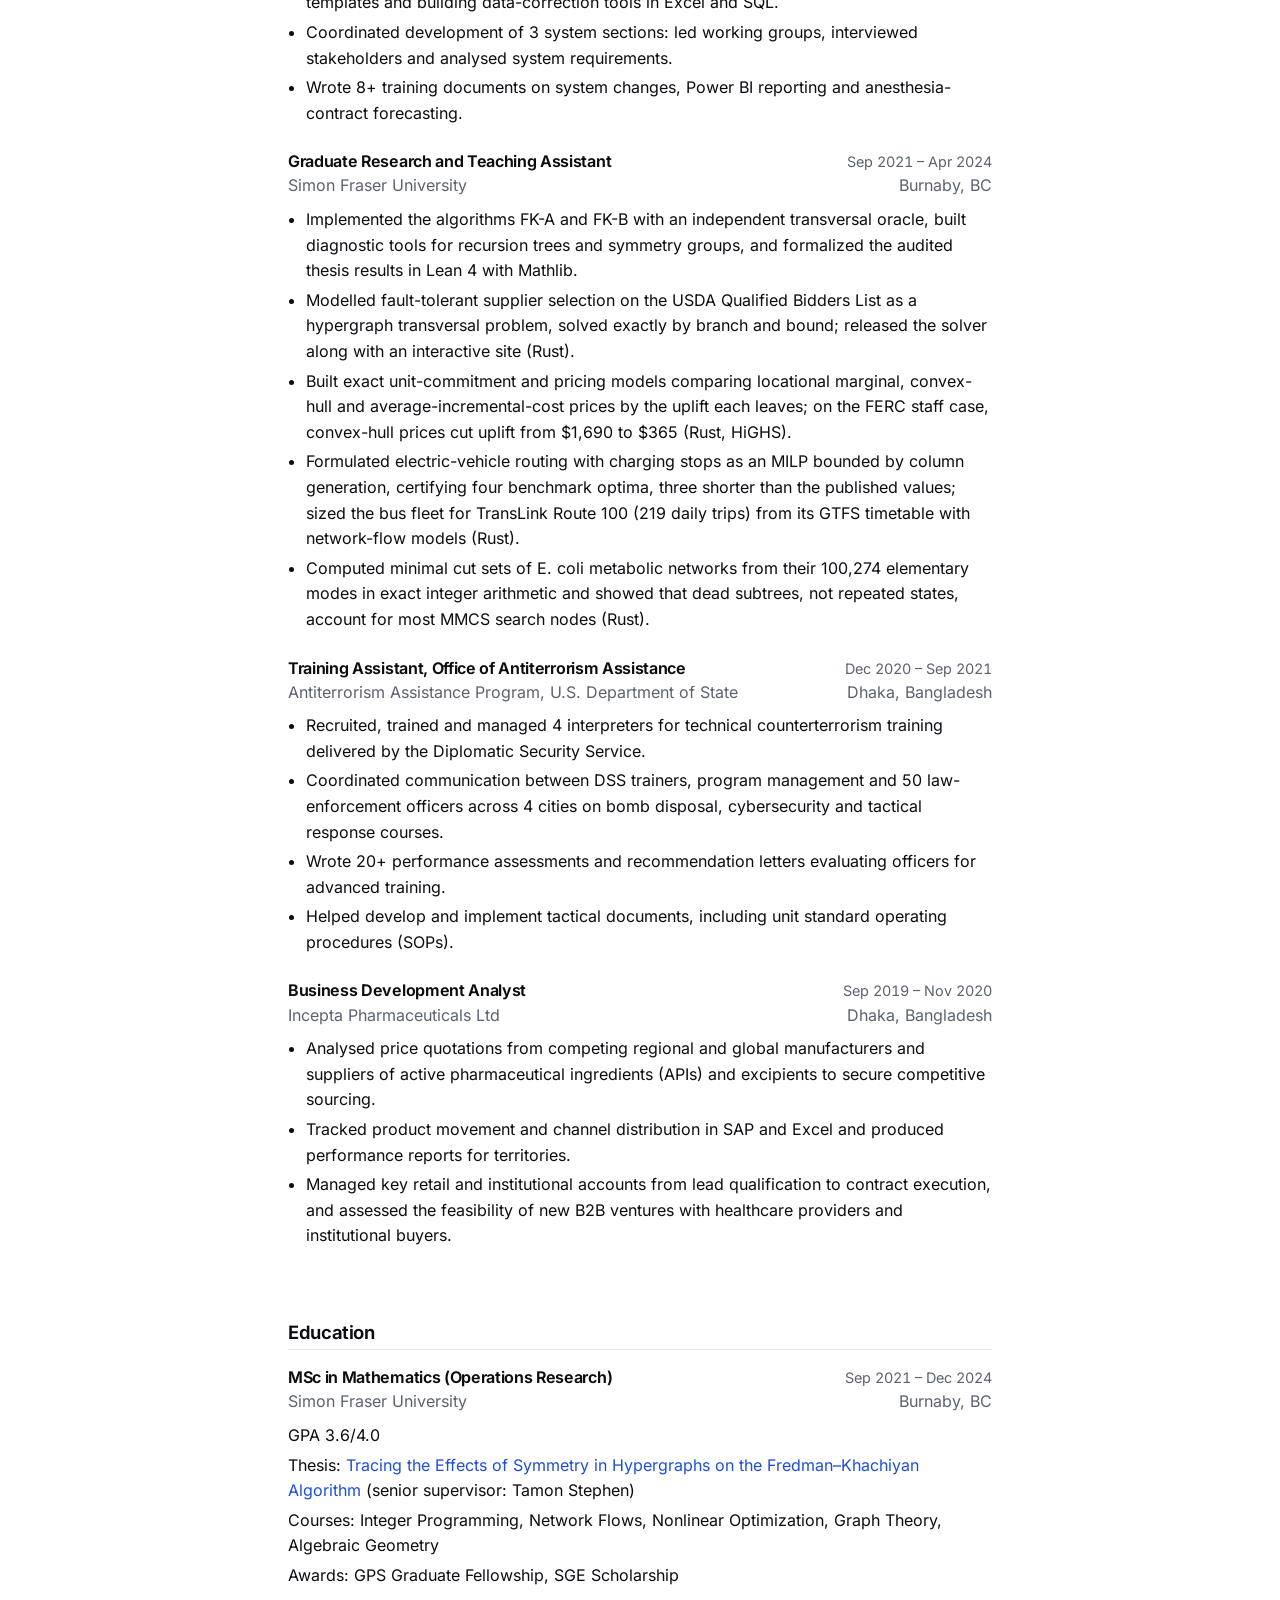
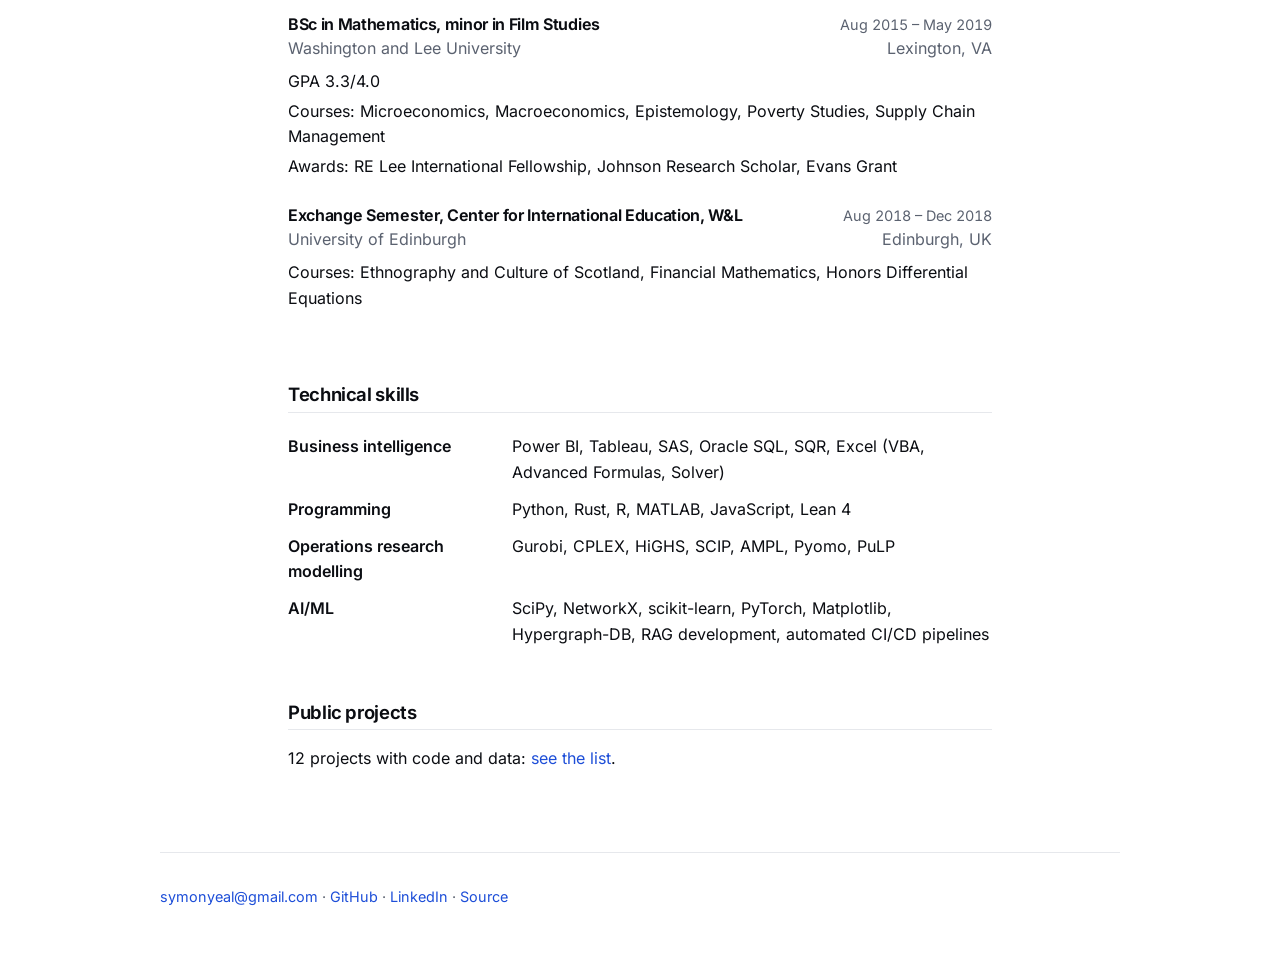
==== commit 7f9a1fb9: "Give Whitehorse, YT as the location" ====
--- a/site/resume.html
+++ b/site/resume.html
@@ -27,7 +27,7 @@
 <main id="main" class="cv wrap">
 <div class="cv-head">
 <h1>Saimon Islam</h1>
-<p class="contactline"><a href="mailto:symonyeal@gmail.com">symonyeal@gmail.com</a> · <a href="https://www.linkedin.com/in/saimon-islam-b9291292" rel="noopener">linkedin.com/in/saimon-islam-b9291292</a> · <a href="https://github.com/symonyeal" rel="noopener">github.com/symonyeal</a> · <a href="https://symonyeal.github.io/" rel="noopener">symonyeal.github.io</a> · Vancouver, BC · No sponsorship required · Willing to relocate</p>
+<p class="contactline"><a href="mailto:symonyeal@gmail.com">symonyeal@gmail.com</a> · <a href="https://www.linkedin.com/in/saimon-islam-b9291292" rel="noopener">linkedin.com/in/saimon-islam-b9291292</a> · <a href="https://github.com/symonyeal" rel="noopener">github.com/symonyeal</a> · <a href="https://symonyeal.github.io/" rel="noopener">symonyeal.github.io</a> · Whitehorse, YT · No sponsorship required · Willing to relocate</p>
 <p class="links noprint"><a href="Saimon-Islam-Resume.pdf" class="btn">Download PDF</a><a href="./#projects">Projects</a></p>
 </div>
 <section aria-labelledby="sum-h"><h2 id="sum-h">Summary</h2><p>Experienced data scientist with 4+ years of experience in government analytics, process automation and data-driven optimization. Pairs an MSc in operations research with day-to-day delivery in SQL, Python and Power BI for policy, finance and HR leadership. Builds and publishes optimization and statistical models in Python and Rust.</p></section>
